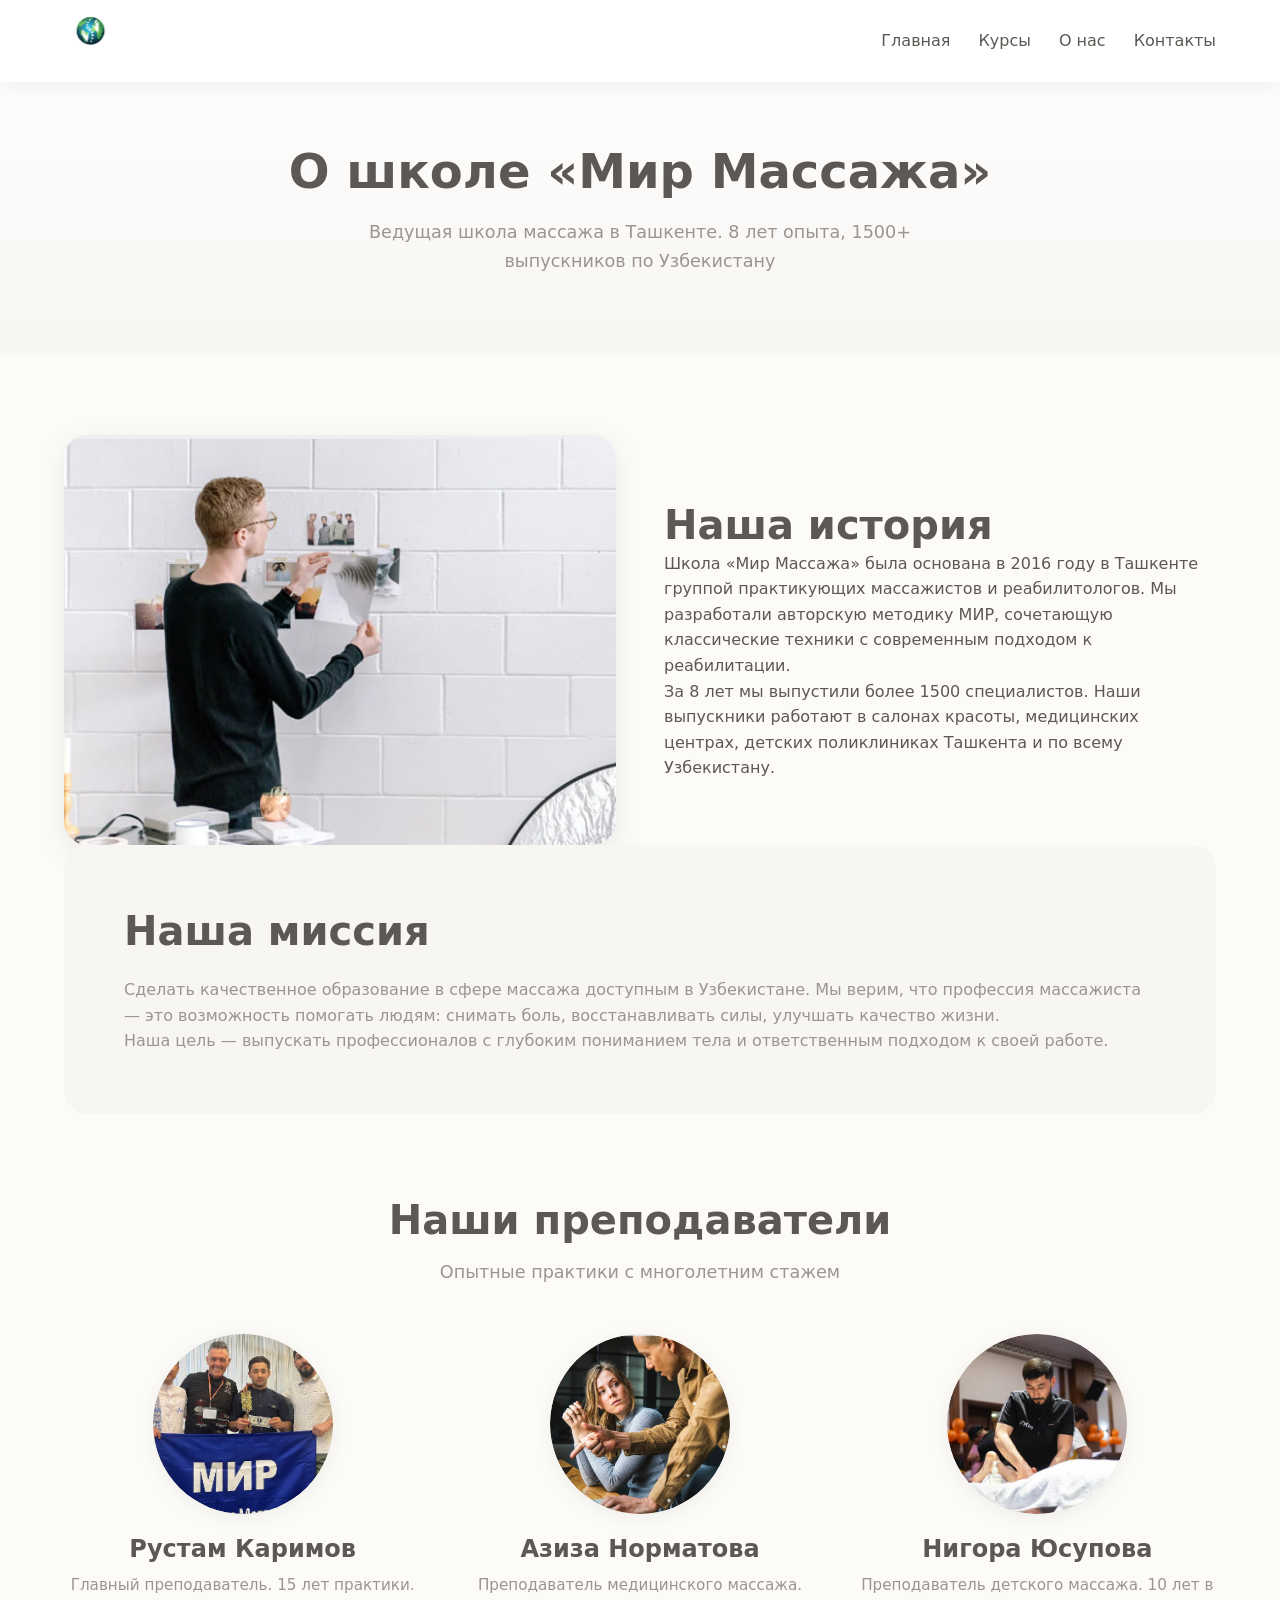
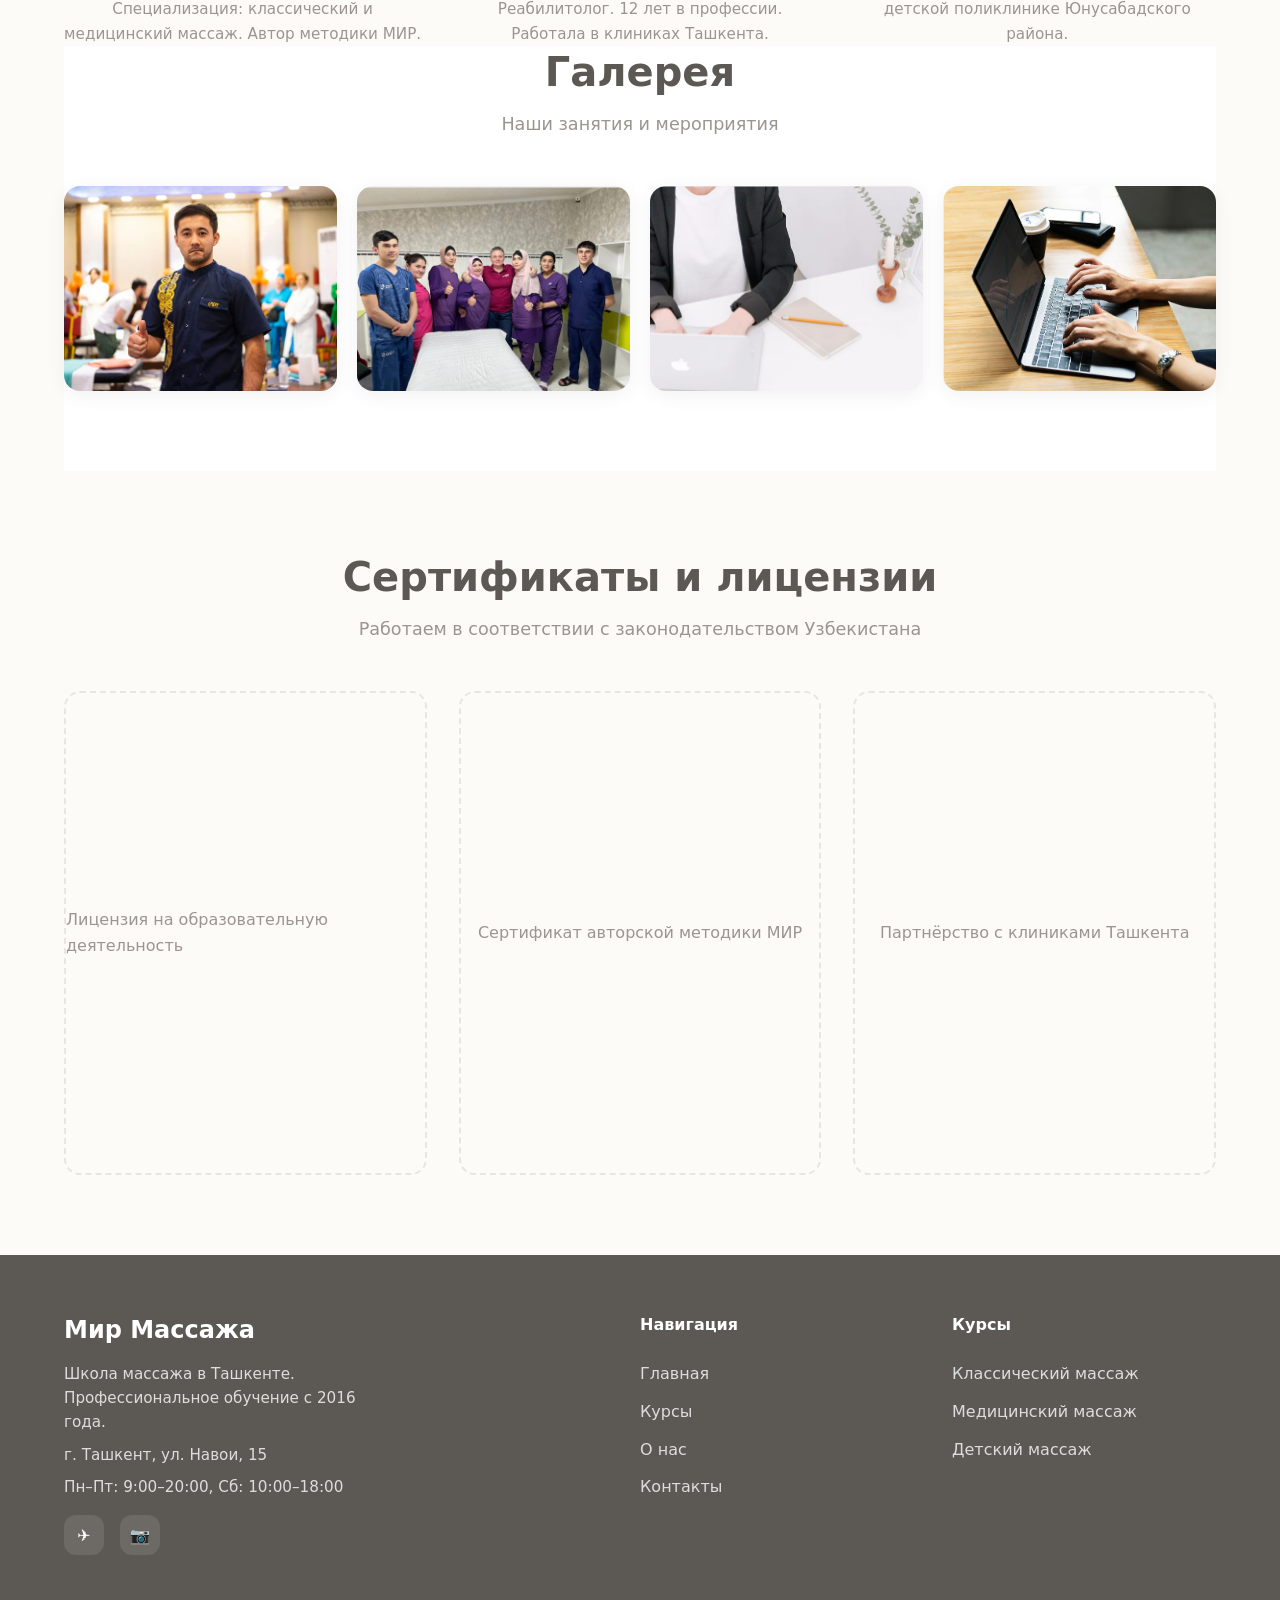
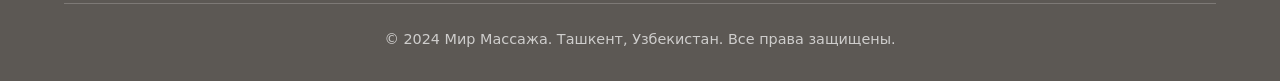
==== about.html @ 8f17a8de "Add files via upload" ====
<!DOCTYPE html>
<html lang="ru">
<head>
  <meta charset="UTF-8">
  <meta name="viewport" content="width=device-width, initial-scale=1.0">
  <meta name="description" content="О школе Мир Массажа в Ташкенте — история, миссия, преподаватели. 8 лет опыта, 1500+ выпускников. Авторская методика МИР.">
  <meta name="keywords" content="школа массажа Ташкент, обучение массажу Узбекистан, преподаватели массажа, авторская методика МИР">
  <meta property="og:title" content="О нас — Мир Массажа">
  <meta property="og:description" content="Школа массажа в Ташкенте. 8 лет опыта, 1500+ выпускников.">
  <meta property="og:type" content="website">
  <title>О нас — Мир Массажа | Школа массажа в Ташкенте</title>
  <link rel="stylesheet" href="css/style.css">
</head>
<body>
  <header class="header" id="header">
    <div class="header__inner container">
      <a href="index.html" class="header__logo-link">
        <img src="images/logo.png" alt="Мир Массажа" class="header__logo">
      </a>
      <nav class="nav">
        <ul class="nav__list">
          <li><a href="index.html" class="nav__link">Главная</a></li>
          <li><a href="courses.html" class="nav__link">Курсы</a></li>
          <li><a href="about.html" class="nav__link">О нас</a></li>
          <li><a href="contacts.html" class="nav__link">Контакты</a></li>
        </ul>
        <button class="nav__toggle" aria-label="Меню">
          <span></span>
          <span></span>
          <span></span>
        </button>
      </nav>
    </div>
  </header>

  <main>
    <section class="page-hero">
      <div class="container animate-on-scroll">
        <h1>О школе «Мир Массажа»</h1>
        <p>Ведущая школа массажа в Ташкенте. 8 лет опыта, 1500+ выпускников по Узбекистану</p>
      </div>
    </section>

    <section class="section">
      <div class="container">
        <div class="content-with-image animate-on-scroll">
          <div class="content-with-image__img">
            <img src="images/team-banner.png" alt="Команда МИР — авторская методика" class="img-styled">
          </div>
          <div>
            <h2>Наша история</h2>
            <p>Школа «Мир Массажа» была основана в 2016 году в Ташкенте группой практикующих массажистов и реабилитологов. Мы разработали авторскую методику МИР, сочетающую классические техники с современным подходом к реабилитации.</p>
            <p>За 8 лет мы выпустили более 1500 специалистов. Наши выпускники работают в салонах красоты, медицинских центрах, детских поликлиниках Ташкента и по всему Узбекистану.</p>
          </div>
        </div>

        <div class="about-page__mission animate-on-scroll">
          <h2>Наша миссия</h2>
          <p>Сделать качественное образование в сфере массажа доступным в Узбекистане. Мы верим, что профессия массажиста — это возможность помогать людям: снимать боль, восстанавливать силы, улучшать качество жизни.</p>
          <p>Наша цель — выпускать профессионалов с глубоким пониманием тела и ответственным подходом к своей работе.</p>
        </div>

        <div class="section-title animate-on-scroll">
          <h2>Наши преподаватели</h2>
          <p>Опытные практики с многолетним стажем</p>
        </div>
        <div class="instructors__grid">
          <div class="instructor-card animate-on-scroll">
            <div class="instructor-card__photo">
              <img src="images/instructor-thumbs.png" alt="Преподаватель">
            </div>
            <h3>Рустам Каримов</h3>
            <p>Главный преподаватель. 15 лет практики. Специализация: классический и медицинский массаж. Автор методики МИР.</p>
          </div>
          <div class="instructor-card animate-on-scroll">
            <div class="instructor-card__photo">
              <img src="images/mentor-student.png" alt="Обучение">
            </div>
            <h3>Азиза Норматова</h3>
            <p>Преподаватель медицинского массажа. Реабилитолог. 12 лет в профессии. Работала в клиниках Ташкента.</p>
          </div>
          <div class="instructor-card animate-on-scroll">
            <div class="instructor-card__photo">
              <img src="images/collaboration.png" alt="Преподаватель">
            </div>
            <h3>Нигора Юсупова</h3>
            <p>Преподаватель детского массажа. 10 лет в детской поликлинике Юнусабадского района.</p>
          </div>
        </div>

        <section class="gallery" style="padding-top: 0;">
          <div class="section-title animate-on-scroll">
            <h2>Галерея</h2>
            <p>Наши занятия и мероприятия</p>
          </div>
          <div class="gallery__grid">
            <div class="gallery__item animate-on-scroll">
              <img src="images/team-massage.png" alt="Команда школы">
            </div>
            <div class="gallery__item animate-on-scroll">
              <img src="images/massage-training.png" alt="Практика массажа">
            </div>
            <div class="gallery__item animate-on-scroll">
              <img src="images/office-desk.png" alt="Рабочий процесс">
            </div>
            <div class="gallery__item animate-on-scroll">
              <img src="images/creative-wall.png" alt="Методические материалы">
            </div>
          </div>
        </section>

        <div class="certificates animate-on-scroll">
          <div class="section-title">
            <h2>Сертификаты и лицензии</h2>
            <p>Работаем в соответствии с законодательством Узбекистана</p>
          </div>
          <div class="certificates__grid">
            <div class="certificate-placeholder">Лицензия на образовательную деятельность</div>
            <div class="certificate-placeholder">Сертификат авторской методики МИР</div>
            <div class="certificate-placeholder">Партнёрство с клиниками Ташкента</div>
          </div>
        </div>
      </div>
    </section>
  </main>

  <footer class="footer">
    <div class="container">
      <div class="footer__grid">
        <div class="footer__brand">
          <h3>Мир Массажа</h3>
          <p>Школа массажа в Ташкенте. Профессиональное обучение с 2016 года.</p>
          <p class="footer__address">г. Ташкент, ул. Навои, 15</p>
          <p class="footer__hours">Пн–Пт: 9:00–20:00, Сб: 10:00–18:00</p>
          <div class="footer__social">
            <a href="https://t.me/mirmassazha_uz" target="_blank" rel="noopener" aria-label="Telegram">✈️</a>
            <a href="https://instagram.com/mirmassazha" target="_blank" rel="noopener" aria-label="Instagram">📷</a>
          </div>
        </div>
        <nav class="footer__nav">
          <h4>Навигация</h4>
          <ul>
            <li><a href="index.html">Главная</a></li>
            <li><a href="courses.html">Курсы</a></li>
            <li><a href="about.html">О нас</a></li>
            <li><a href="contacts.html">Контакты</a></li>
          </ul>
        </nav>
        <nav class="footer__nav">
          <h4>Курсы</h4>
          <ul>
            <li><a href="classic-massage.html">Классический массаж</a></li>
            <li><a href="medical-massage.html">Медицинский массаж</a></li>
            <li><a href="kids-massage.html">Детский массаж</a></li>
          </ul>
        </nav>
      </div>
      <div class="footer__bottom">
        <p>© 2024 Мир Массажа. Ташкент, Узбекистан. Все права защищены.</p>
      </div>
    </div>
  </footer>

  <script src="js/main.js"></script>
</body>
</html>
---- css/style.css ----
/* ============================================
   Мир Массажа - Main Stylesheet
   Modern, professional, light design
   ============================================ */

/* CSS Variables */
:root {
  --color-white: #ffffff;
  --color-beige: #f8f6f3;
  --color-beige-dark: #f0ebe5;
  --color-gray-light: #f5f5f5;
  --color-gray: #e8e6e3;
  --color-gray-medium: #9a9590;
  --color-gray-dark: #5c5854;
  --color-blue-soft: #7ba3b8;
  --color-blue-accent: #5d8fa8;
  --color-blue-dark: #4a7a91;
  --color-sand: #e8e0d5;
  --color-cream: #fdfbf8;
  
  --shadow-soft: 0 4px 20px rgba(0, 0, 0, 0.06);
  --shadow-medium: 0 8px 30px rgba(0, 0, 0, 0.08);
  --shadow-hover: 0 12px 40px rgba(0, 0, 0, 0.12);
  
  --radius-sm: 8px;
  --radius-md: 12px;
  --radius-lg: 16px;
  --radius-xl: 24px;
  --radius-full: 50px;
  
  --transition-fast: 0.2s ease;
  --transition-normal: 0.3s ease;
  --transition-slow: 0.5s ease;
  
  --font-primary: 'Segoe UI', system-ui, -apple-system, sans-serif;
  --font-heading: 'Segoe UI', system-ui, -apple-system, sans-serif;
}

/* Reset & Base */
*, *::before, *::after {
  box-sizing: border-box;
  margin: 0;
  padding: 0;
}

html {
  scroll-behavior: smooth;
}

body {
  font-family: var(--font-primary);
  font-size: 16px;
  line-height: 1.6;
  color: var(--color-gray-dark);
  background-color: var(--color-cream);
  overflow-x: hidden;
}

img {
  max-width: 100%;
  height: auto;
  display: block;
  object-fit: cover;
}

.img-styled {
  border-radius: var(--radius-lg);
  box-shadow: var(--shadow-soft);
  transition: all var(--transition-normal);
}

.img-styled:hover {
  box-shadow: var(--shadow-hover);
  transform: scale(1.02);
}

a {
  color: var(--color-blue-accent);
  text-decoration: none;
  transition: color var(--transition-fast);
}

a:hover {
  color: var(--color-blue-dark);
}

/* Typography */
h1, h2, h3, h4, h5, h6 {
  font-family: var(--font-heading);
  font-weight: 600;
  line-height: 1.3;
  color: var(--color-gray-dark);
}

h1 { font-size: clamp(2rem, 5vw, 3rem); }
h2 { font-size: clamp(1.75rem, 4vw, 2.5rem); }
h3 { font-size: clamp(1.25rem, 3vw, 1.5rem); }

/* Layout */
.container {
  width: 100%;
  max-width: 1200px;
  margin: 0 auto;
  padding: 0 24px;
}

.section {
  padding: 80px 0;
}

.section--alt {
  background-color: var(--color-beige);
}

.section-title {
  text-align: center;
  margin-bottom: 48px;
}

.section-title h2 {
  margin-bottom: 12px;
}

.section-title p {
  color: var(--color-gray-medium);
  font-size: 1.1rem;
  max-width: 600px;
  margin: 0 auto;
}

/* Header & Navigation */
.header {
  position: fixed;
  top: 0;
  left: 0;
  right: 0;
  z-index: 1000;
  background: rgba(255, 255, 255, 0.95);
  backdrop-filter: blur(10px);
  box-shadow: var(--shadow-soft);
  transition: all var(--transition-normal);
}

.header.scrolled {
  box-shadow: var(--shadow-medium);
}

.header__inner {
  display: flex;
  align-items: center;
  justify-content: space-between;
  padding: 16px 24px;
  max-width: 1200px;
  margin: 0 auto;
}

.header__logo {
  height: 50px;
  width: auto;
  object-fit: contain;
}

.header__logo-placeholder {
  height: 50px;
  width: 180px;
  background: linear-gradient(135deg, var(--color-blue-soft), var(--color-blue-accent));
  border-radius: var(--radius-md);
  display: flex;
  align-items: center;
  justify-content: center;
  color: white;
  font-weight: 600;
  font-size: 1.1rem;
}

.nav {
  display: flex;
  align-items: center;
  gap: 32px;
}

.nav__list {
  display: flex;
  list-style: none;
  gap: 28px;
}

.nav__link {
  color: var(--color-gray-dark);
  font-weight: 500;
  padding: 8px 0;
  position: relative;
}

.nav__link::after {
  content: '';
  position: absolute;
  bottom: 0;
  left: 0;
  width: 0;
  height: 2px;
  background: var(--color-blue-accent);
  transition: width var(--transition-normal);
}

.nav__link:hover::after {
  width: 100%;
}

/* Mobile menu */
.nav__toggle {
  display: none;
  background: none;
  border: none;
  cursor: pointer;
  padding: 8px;
}

.nav__toggle span {
  display: block;
  width: 24px;
  height: 2px;
  background: var(--color-gray-dark);
  margin: 5px 0;
  transition: var(--transition-normal);
}

/* Buttons */
.btn {
  display: inline-flex;
  align-items: center;
  justify-content: center;
  padding: 14px 28px;
  font-size: 1rem;
  font-weight: 600;
  border-radius: var(--radius-full);
  border: none;
  cursor: pointer;
  transition: all var(--transition-normal);
  text-decoration: none;
  font-family: inherit;
}

.btn--primary {
  background: linear-gradient(135deg, var(--color-blue-soft), var(--color-blue-accent));
  color: white;
  box-shadow: var(--shadow-soft);
}

.btn--primary:hover {
  transform: translateY(-2px);
  box-shadow: var(--shadow-hover);
}

.btn--secondary {
  background: var(--color-white);
  color: var(--color-blue-accent);
  border: 2px solid var(--color-blue-soft);
}

.btn--secondary:hover {
  background: var(--color-beige);
  border-color: var(--color-blue-accent);
}

.btn--outline {
  background: transparent;
  color: var(--color-gray-dark);
  border: 2px solid var(--color-gray);
}

.btn--outline:hover {
  border-color: var(--color-blue-soft);
  color: var(--color-blue-accent);
}

/* Hero Section */
.hero {
  min-height: 100vh;
  display: flex;
  align-items: center;
  justify-content: center;
  padding: 120px 24px 80px;
  background: linear-gradient(180deg, rgba(255, 255, 255, 0.92) 0%, rgba(248, 246, 243, 0.95) 100%);
  position: relative;
  overflow: hidden;
}

.hero--with-bg {
  background-image: linear-gradient(180deg, rgba(255, 255, 255, 0.85) 0%, rgba(248, 246, 243, 0.9) 100%),
    url('../images/hero-bg.png');
  background-size: cover;
  background-position: center;
  background-repeat: no-repeat;
}

.hero::before {
  content: '';
  position: absolute;
  top: 0;
  right: 0;
  width: 50%;
  height: 100%;
  background: radial-gradient(ellipse at 70% 30%, rgba(123, 163, 184, 0.12) 0%, transparent 70%);
  pointer-events: none;
}

.hero__content {
  text-align: center;
  max-width: 800px;
  position: relative;
  z-index: 1;
}

.hero__title {
  margin-bottom: 24px;
  color: var(--color-gray-dark);
}

.hero__subtitle {
  font-size: 1.25rem;
  color: var(--color-gray-medium);
  margin-bottom: 40px;
  line-height: 1.7;
}

.hero__buttons {
  display: flex;
  gap: 16px;
  justify-content: center;
  flex-wrap: wrap;
}

/* Logo Section (centered at top) */
.logo-section {
  padding: 100px 24px 40px;
  text-align: center;
  background: var(--color-white);
}

.logo-section__logo {
  max-height: 80px;
  width: auto;
  margin: 0 auto 16px;
}

.logo-section__placeholder {
  width: 200px;
  height: 80px;
  margin: 0 auto 16px;
  background: linear-gradient(135deg, var(--color-blue-soft), var(--color-blue-accent));
  border-radius: var(--radius-lg);
  display: flex;
  align-items: center;
  justify-content: center;
  color: white;
  font-weight: 700;
  font-size: 1.5rem;
}

/* About Section */
.about {
  background: var(--color-white);
}

.about__grid {
  display: block;
}

.about__content {
  max-width: 800px;
  margin-bottom: 48px;
}

.about__content h2 {
  margin-bottom: 20px;
}

.about__content p {
  margin-bottom: 16px;
  color: var(--color-gray-medium);
}

.about__advantages {
  display: grid;
  grid-template-columns: repeat(3, 1fr);
  gap: 32px;
}

.advantage-card {
  text-align: center;
  padding: 32px 24px;
  background: var(--color-cream);
  border-radius: var(--radius-lg);
  box-shadow: var(--shadow-soft);
  transition: all var(--transition-normal);
}

.advantage-card:hover {
  transform: translateY(-4px);
  box-shadow: var(--shadow-medium);
}

.advantage-card__icon {
  width: 64px;
  height: 64px;
  margin: 0 auto 20px;
  background: linear-gradient(135deg, var(--color-blue-soft), var(--color-blue-accent));
  border-radius: var(--radius-md);
  display: flex;
  align-items: center;
  justify-content: center;
  font-size: 28px;
}

.advantage-card h3 {
  margin-bottom: 12px;
}

.advantage-card p {
  color: var(--color-gray-medium);
  font-size: 0.95rem;
}

/* Courses Section */
.courses-preview {
  background: var(--color-beige);
}

.courses-grid {
  display: grid;
  grid-template-columns: repeat(3, 1fr);
  gap: 32px;
}

.course-card {
  background: var(--color-white);
  border-radius: var(--radius-lg);
  overflow: hidden;
  box-shadow: var(--shadow-soft);
  transition: all var(--transition-normal);
  display: flex;
  flex-direction: column;
}

.course-card:hover {
  transform: translateY(-6px);
  box-shadow: var(--shadow-hover);
}

.course-card__image {
  height: 200px;
  background: var(--color-sand);
  overflow: hidden;
}

.course-card__image img {
  width: 100%;
  height: 100%;
  object-fit: cover;
  border-radius: 0;
}

.course-card__content {
  padding: 28px;
  flex: 1;
  display: flex;
  flex-direction: column;
}

.course-card h3 {
  margin-bottom: 12px;
}

.course-card p {
  color: var(--color-gray-medium);
  margin-bottom: 20px;
  flex: 1;
}

.course-card__meta {
  display: flex;
  gap: 20px;
  margin-bottom: 20px;
  font-size: 0.9rem;
  color: var(--color-gray-medium);
}

.course-card__meta span {
  display: flex;
  align-items: center;
  gap: 6px;
}

/* Testimonials */
.testimonials {
  background: var(--color-white);
}

.testimonials__grid {
  display: grid;
  grid-template-columns: repeat(3, 1fr);
  gap: 32px;
}

.testimonial-card {
  background: var(--color-cream);
  padding: 32px;
  border-radius: var(--radius-lg);
  box-shadow: var(--shadow-soft);
  transition: all var(--transition-normal);
}

.testimonial-card:hover {
  box-shadow: var(--shadow-medium);
}

.testimonial-card__quote {
  font-style: italic;
  color: var(--color-gray-dark);
  margin-bottom: 20px;
  line-height: 1.7;
}

.testimonial-card__author {
  font-weight: 600;
  color: var(--color-blue-accent);
}

/* Contact Section */
.contact-section {
  background: var(--color-beige);
}

.contact__grid {
  display: grid;
  grid-template-columns: 1fr 1fr;
  gap: 60px;
  align-items: start;
}

.contact__info h2 {
  margin-bottom: 24px;
}

.contact__item {
  display: flex;
  align-items: center;
  gap: 16px;
  margin-bottom: 24px;
}

.contact__item-icon {
  width: 48px;
  height: 48px;
  background: var(--color-blue-soft);
  border-radius: var(--radius-md);
  display: flex;
  align-items: center;
  justify-content: center;
  color: white;
  font-size: 20px;
}

.contact__item a {
  color: var(--color-gray-dark);
}

.contact__item a:hover {
  color: var(--color-blue-accent);
}

.contact-form {
  background: var(--color-white);
  padding: 40px;
  border-radius: var(--radius-xl);
  box-shadow: var(--shadow-medium);
}

.form-group {
  margin-bottom: 20px;
}

.form-group label {
  display: block;
  margin-bottom: 8px;
  font-weight: 500;
  color: var(--color-gray-dark);
}

.form-group input,
.form-group textarea {
  width: 100%;
  padding: 14px 18px;
  border: 2px solid var(--color-gray);
  border-radius: var(--radius-md);
  font-family: inherit;
  font-size: 1rem;
  transition: border-color var(--transition-fast);
}

.form-group input:focus,
.form-group textarea:focus {
  outline: none;
  border-color: var(--color-blue-soft);
}

.form-group input.error,
.form-group textarea.error {
  border-color: #e57373;
}

.form-group textarea {
  min-height: 120px;
  resize: vertical;
}

.form-error {
  color: #e57373;
  font-size: 0.875rem;
  margin-top: 4px;
}

/* Footer */
.footer {
  background: var(--color-gray-dark);
  color: var(--color-white);
  padding: 60px 0 30px;
}

.footer__grid {
  display: grid;
  grid-template-columns: 2fr 1fr 1fr;
  gap: 48px;
  margin-bottom: 48px;
}

.footer__social {
  display: flex;
  gap: 16px;
  margin-top: 16px;
}

.footer__social a {
  width: 40px;
  height: 40px;
  display: flex;
  align-items: center;
  justify-content: center;
  background: rgba(255, 255, 255, 0.1);
  border-radius: var(--radius-md);
  color: var(--color-white);
  transition: all var(--transition-fast);
}

.footer__social a:hover {
  background: var(--color-blue-accent);
  color: var(--color-white);
}

.footer__address,
.footer__hours {
  color: rgba(255, 255, 255, 0.8);
  font-size: 0.95rem;
  margin-top: 8px;
  line-height: 1.6;
}

.footer__brand {
  max-width: 300px;
}

.footer__brand h3 {
  color: var(--color-white);
  margin-bottom: 16px;
}

.footer__brand p {
  color: rgba(255, 255, 255, 0.8);
  font-size: 0.95rem;
}

.footer__nav h4 {
  color: var(--color-white);
  margin-bottom: 20px;
  font-size: 1rem;
}

.footer__nav ul {
  list-style: none;
}

.footer__nav a {
  color: rgba(255, 255, 255, 0.8);
  display: block;
  padding: 6px 0;
  transition: color var(--transition-fast);
}

.footer__nav a:hover {
  color: var(--color-white);
}

.footer__bottom {
  padding-top: 24px;
  border-top: 1px solid rgba(255, 255, 255, 0.2);
  text-align: center;
  color: rgba(255, 255, 255, 0.7);
  font-size: 0.9rem;
}

/* Page Hero (for inner pages) */
.page-hero {
  padding: 140px 24px 80px;
  background: linear-gradient(180deg, var(--color-white) 0%, var(--color-beige) 100%);
  text-align: center;
}

.page-hero h1 {
  margin-bottom: 16px;
}

.page-hero p {
  color: var(--color-gray-medium);
  font-size: 1.1rem;
  max-width: 600px;
  margin: 0 auto;
}

/* Course Detail Page */
.course-detail__content {
  max-width: 800px;
  margin: 0 auto;
}

.course-detail__description {
  margin-bottom: 48px;
}

.course-detail__description p {
  margin-bottom: 16px;
  color: var(--color-gray-medium);
}

.course-detail__learn {
  margin-bottom: 48px;
}

.course-detail__learn h3 {
  margin-bottom: 24px;
}

.course-detail__learn ul {
  list-style: none;
}

.course-detail__learn li {
  padding: 12px 0 12px 36px;
  position: relative;
  color: var(--color-gray-dark);
}

.course-detail__learn li::before {
  content: '✓';
  position: absolute;
  left: 0;
  color: var(--color-blue-accent);
  font-weight: bold;
}

.course-detail__program {
  margin-bottom: 48px;
}

.course-detail__program h3 {
  margin-bottom: 24px;
}

.program-list {
  list-style: none;
  counter-reset: program-item;
}

.program-list li {
  counter-increment: program-item;
  padding: 16px 24px 16px 56px;
  background: var(--color-cream);
  margin-bottom: 12px;
  border-radius: var(--radius-md);
  border-left: 4px solid var(--color-blue-soft);
  position: relative;
}

.program-list li::before {
  content: counter(program-item);
  position: absolute;
  left: 24px;
  font-weight: 700;
  color: var(--color-blue-accent);
  font-size: 1.1rem;
}

.course-detail__price {
  background: var(--color-beige);
  padding: 48px;
  border-radius: var(--radius-xl);
  text-align: center;
  margin-bottom: 48px;
}

.course-detail__price h3 {
  margin-bottom: 12px;
}

.course-detail__price .price {
  font-size: 2.5rem;
  font-weight: 700;
  color: var(--color-blue-accent);
  margin-bottom: 24px;
}

/* FAQ Section */
.faq-section {
  background: var(--color-white);
}

.faq-list {
  max-width: 800px;
  margin: 0 auto;
}

.faq-item {
  border-bottom: 1px solid var(--color-gray);
  padding: 24px 0;
}

.faq-item:first-child {
  padding-top: 0;
}

.faq-item h4 {
  margin-bottom: 12px;
  cursor: pointer;
  display: flex;
  justify-content: space-between;
  align-items: center;
}

.faq-item h4::after {
  content: '+';
  font-size: 1.5rem;
  color: var(--color-blue-accent);
}

.faq-item p {
  color: var(--color-gray-medium);
  line-height: 1.7;
}

/* About Page */
.about-page__story {
  margin-bottom: 80px;
}

.about-page__story h2 {
  margin-bottom: 24px;
}

.about-page__story p {
  color: var(--color-gray-medium);
  margin-bottom: 16px;
  max-width: 800px;
}

.about-page__mission {
  background: var(--color-beige);
  padding: 60px;
  border-radius: var(--radius-xl);
  margin-bottom: 80px;
}

.about-page__mission h2 {
  margin-bottom: 20px;
}

.about-page__mission p {
  color: var(--color-gray-medium);
}

.instructors__grid {
  display: grid;
  grid-template-columns: repeat(3, 1fr);
  gap: 40px;
}

.instructor-card {
  text-align: center;
}

.instructor-card__photo {
  width: 180px;
  height: 180px;
  margin: 0 auto 20px;
  background: var(--color-sand);
  border-radius: 50%;
  overflow: hidden;
  display: flex;
  align-items: center;
  justify-content: center;
  font-size: 48px;
  color: var(--color-gray-medium);
  box-shadow: var(--shadow-soft);
}

.instructor-card h3 {
  margin-bottom: 8px;
}

.instructor-card p {
  color: var(--color-gray-medium);
  font-size: 0.95rem;
}

.certificates {
  margin-top: 80px;
}

.certificates__grid {
  display: grid;
  grid-template-columns: repeat(3, 1fr);
  gap: 32px;
}

.certificate-placeholder {
  aspect-ratio: 3/4;
  background: var(--color-cream);
  border-radius: var(--radius-lg);
  display: flex;
  align-items: center;
  justify-content: center;
  color: var(--color-gray-medium);
  border: 2px dashed var(--color-gray);
}

/* Contacts Page */
.contacts-page__grid {
  display: grid;
  grid-template-columns: 1fr 1fr;
  gap: 60px;
}

.contacts-page__info h2 {
  margin-bottom: 24px;
}

.working-hours {
  background: var(--color-cream);
  padding: 24px;
  border-radius: var(--radius-md);
  margin-top: 24px;
}

.working-hours h4 {
  margin-bottom: 12px;
}

.working-hours p {
  color: var(--color-gray-medium);
}

.map-placeholder {
  height: 400px;
  background: var(--color-sand);
  border-radius: var(--radius-lg);
  display: flex;
  align-items: center;
  justify-content: center;
  color: var(--color-gray-medium);
  font-size: 1.1rem;
}

/* Statistics Block */
.stats-block {
  background: linear-gradient(135deg, var(--color-blue-soft), var(--color-blue-accent));
  padding: 60px 24px;
  color: var(--color-white);
}

.stats-block__grid {
  display: grid;
  grid-template-columns: repeat(4, 1fr);
  gap: 32px;
  max-width: 1200px;
  margin: 0 auto;
  text-align: center;
}

.stats-block__item h3 {
  font-size: 2.5rem;
  font-weight: 700;
  color: var(--color-white);
  margin-bottom: 8px;
}

.stats-block__item p {
  color: rgba(255, 255, 255, 0.9);
  font-size: 1rem;
}

/* Trust Badges */
.trust-badges {
  padding: 48px 24px;
  background: var(--color-white);
}

.trust-badges__grid {
  display: flex;
  flex-wrap: wrap;
  justify-content: center;
  gap: 32px;
  align-items: center;
}

.trust-badge {
  padding: 16px 24px;
  background: var(--color-cream);
  border-radius: var(--radius-md);
  display: flex;
  align-items: center;
  gap: 12px;
  font-weight: 500;
  color: var(--color-gray-dark);
  transition: all var(--transition-normal);
}

.trust-badge:hover {
  box-shadow: var(--shadow-soft);
}

/* CTA Block */
.cta-block {
  padding: 60px 24px;
  background: var(--color-beige);
  text-align: center;
}

.cta-block h2 {
  margin-bottom: 16px;
}

.cta-block p {
  color: var(--color-gray-medium);
  margin-bottom: 24px;
  max-width: 600px;
  margin-left: auto;
  margin-right: auto;
}

/* Gallery Section */
.gallery {
  padding: 80px 0;
  background: var(--color-white);
}

.gallery__grid {
  display: grid;
  grid-template-columns: repeat(4, 1fr);
  gap: 20px;
}

.gallery__item {
  position: relative;
  overflow: hidden;
  border-radius: var(--radius-lg);
  box-shadow: var(--shadow-soft);
  aspect-ratio: 4/3;
  transition: all var(--transition-normal);
}

.gallery__item:hover {
  transform: translateY(-4px);
  box-shadow: var(--shadow-hover);
}

.gallery__item img {
  width: 100%;
  height: 100%;
  object-fit: cover;
}

.gallery__item--wide {
  grid-column: span 2;
}

/* Content section with image */
.content-with-image {
  display: grid;
  grid-template-columns: 1fr 1fr;
  gap: 48px;
  align-items: center;
}

.content-with-image__img {
  border-radius: var(--radius-xl);
  box-shadow: var(--shadow-medium);
  overflow: hidden;
}

.content-with-image__img img {
  width: 100%;
  height: 100%;
  object-fit: cover;
}

.instructor-card__photo img {
  width: 100%;
  height: 100%;
  object-fit: cover;
  border-radius: 50%;
}

/* Animations */
.animate-on-scroll {
  opacity: 0;
  transform: translateY(30px);
  transition: opacity 0.6s ease, transform 0.6s ease;
}

.animate-on-scroll.visible {
  opacity: 1;
  transform: translateY(0);
}

/* Courses Page Grid */
.courses-page__grid {
  display: grid;
  grid-template-columns: repeat(3, 1fr);
  gap: 32px;
}

/* Responsive */
@media (max-width: 1024px) {
  .about__grid {
    grid-template-columns: 1fr;
  }
  
  .about__advantages {
    grid-template-columns: 1fr;
  }
  
  .courses-grid,
  .testimonials__grid,
  .courses-page__grid {
    grid-template-columns: 1fr;
  }
  
  .footer__grid {
    grid-template-columns: 1fr 1fr;
  }
  
  .instructors__grid {
    grid-template-columns: 1fr;
  }
  
  .certificates__grid {
    grid-template-columns: 1fr;
  }
  
  .stats-block__grid {
    grid-template-columns: repeat(2, 1fr);
  }
  
  .gallery__grid {
    grid-template-columns: repeat(2, 1fr);
  }
  
  .gallery__item--wide {
    grid-column: span 1;
  }
  
  .content-with-image {
    grid-template-columns: 1fr;
  }
}

@media (max-width: 768px) {
  .stats-block__grid {
    grid-template-columns: 1fr;
    gap: 24px;
  }
  
  .gallery__grid {
    grid-template-columns: 1fr;
  }
  
  .trust-badges__grid {
    flex-direction: column;
  }
  .nav__list {
    display: none;
  }
  
  .nav__toggle {
    display: block;
  }
  
  .nav__list.active {
    display: flex;
    flex-direction: column;
    position: absolute;
    top: 100%;
    left: 0;
    right: 0;
    background: var(--color-white);
    padding: 24px;
    box-shadow: var(--shadow-medium);
  }
  
  .hero {
    padding: 100px 24px 60px;
  }
  
  .hero__buttons {
    flex-direction: column;
  }
  
  .hero__buttons .btn {
    width: 100%;
  }
  
  .section {
    padding: 60px 0;
  }
  
  .contact__grid,
  .contacts-page__grid {
    grid-template-columns: 1fr;
  }
  
  .footer__grid {
    grid-template-columns: 1fr;
    text-align: center;
  }
  
  .footer__brand {
    max-width: none;
  }
}

@media (max-width: 480px) {
  .container {
    padding: 0 16px;
  }
  
  .hero__subtitle {
    font-size: 1.1rem;
  }
  
  .contact-form {
    padding: 24px;
  }
  
  .course-detail__price {
    padding: 32px 24px;
  }
  
  .about-page__mission {
    padding: 40px 24px;
  }
}
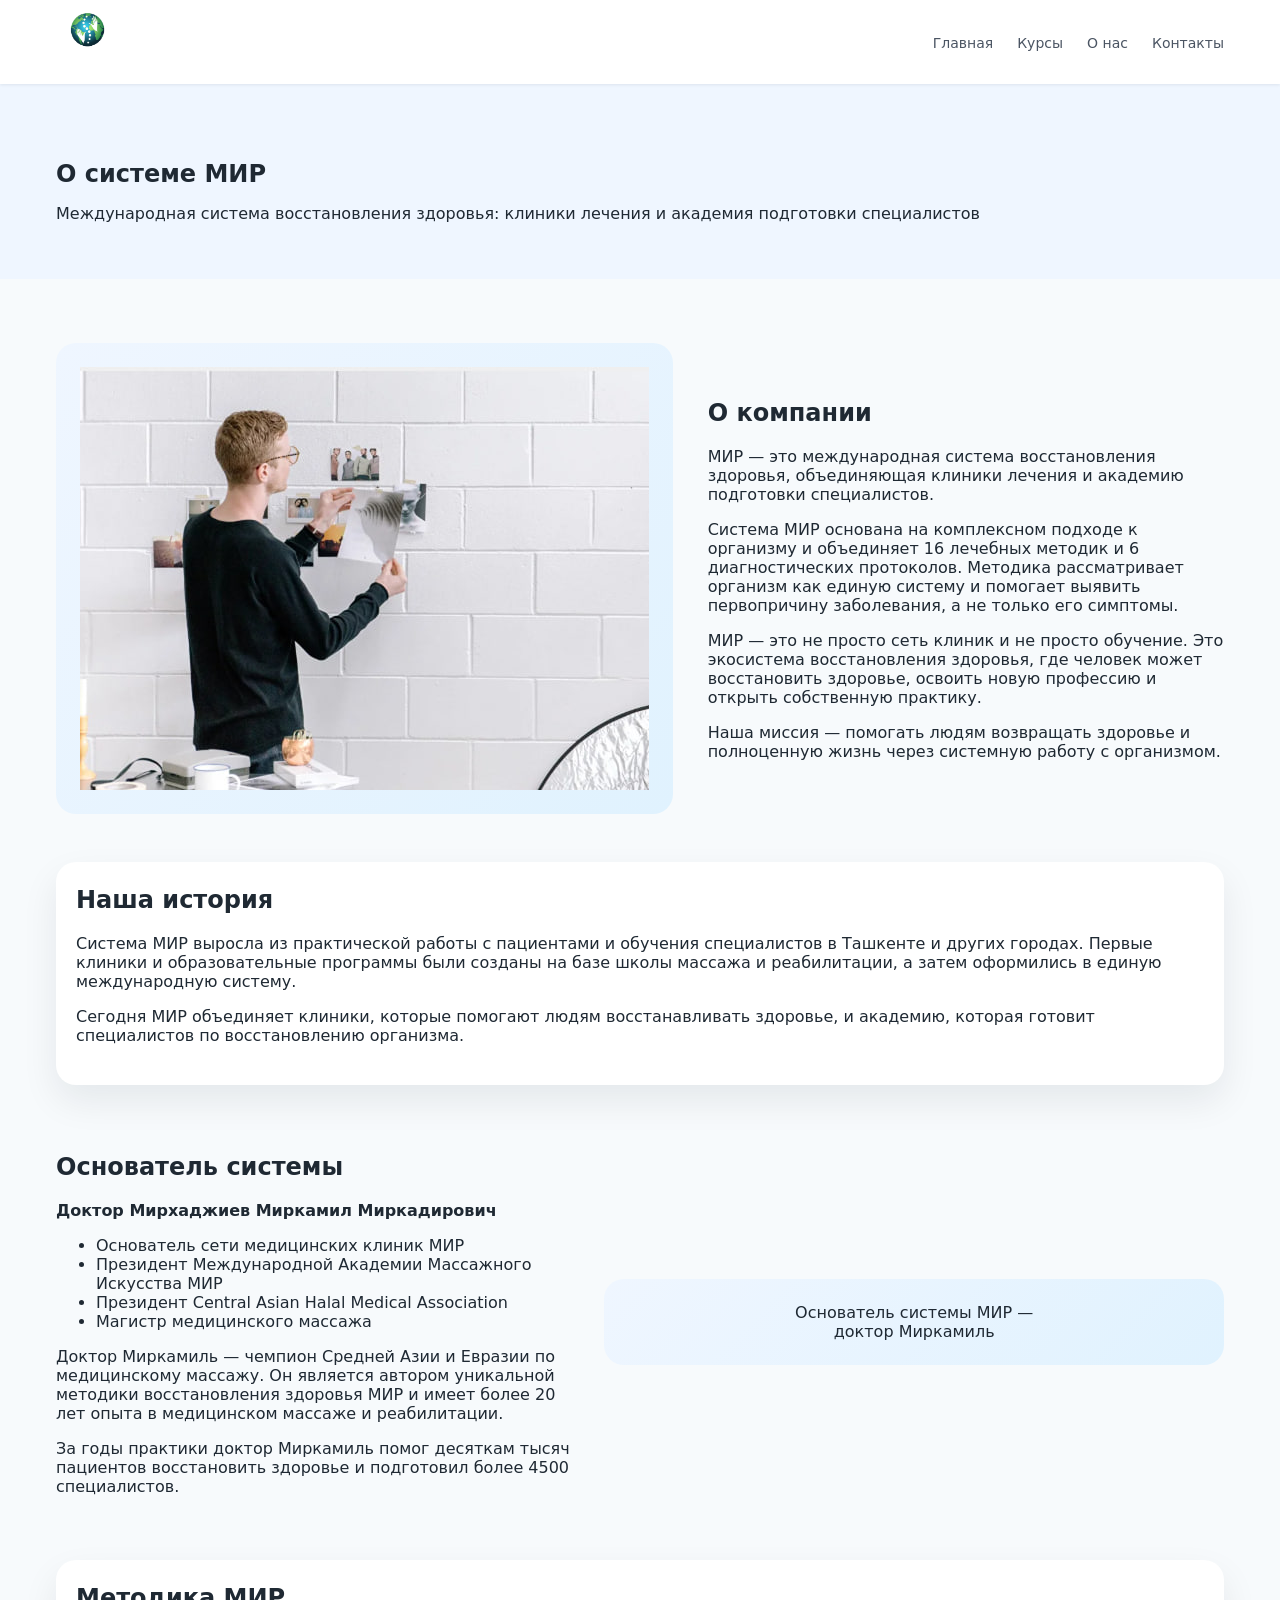
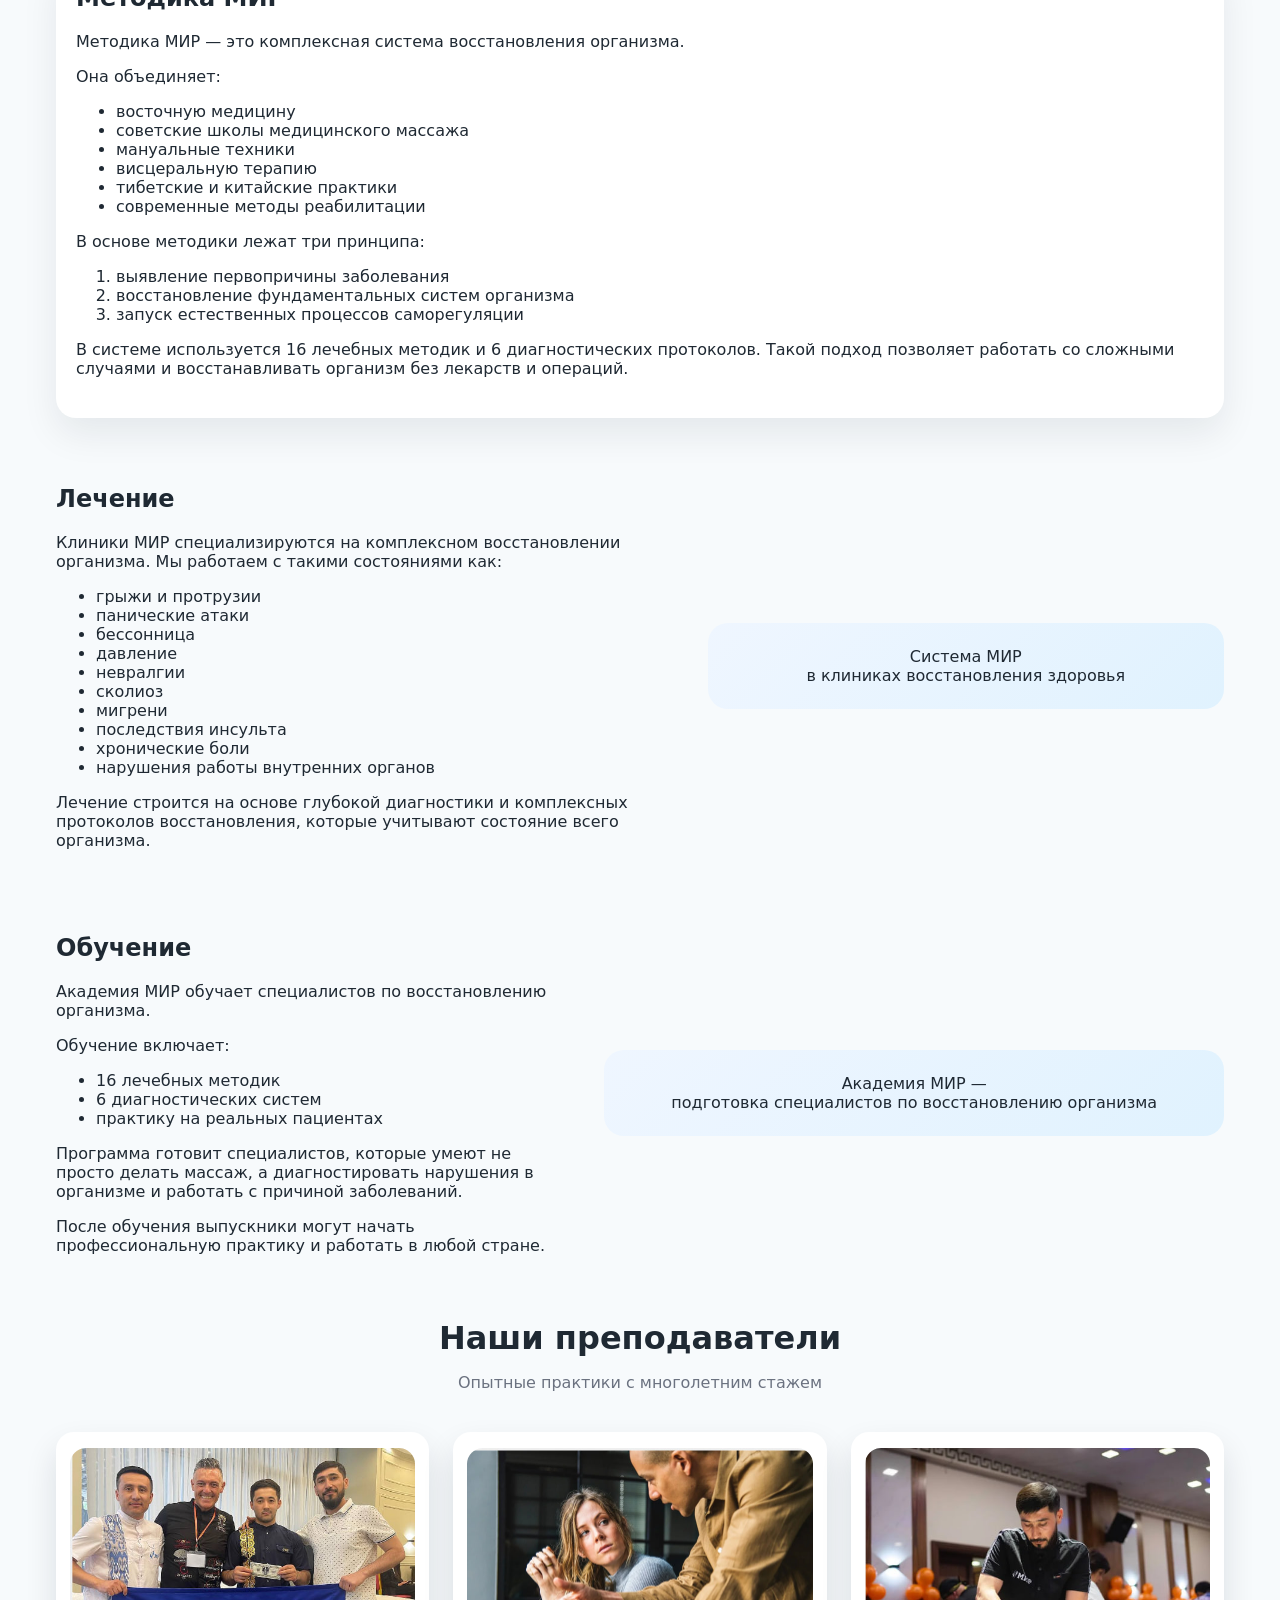
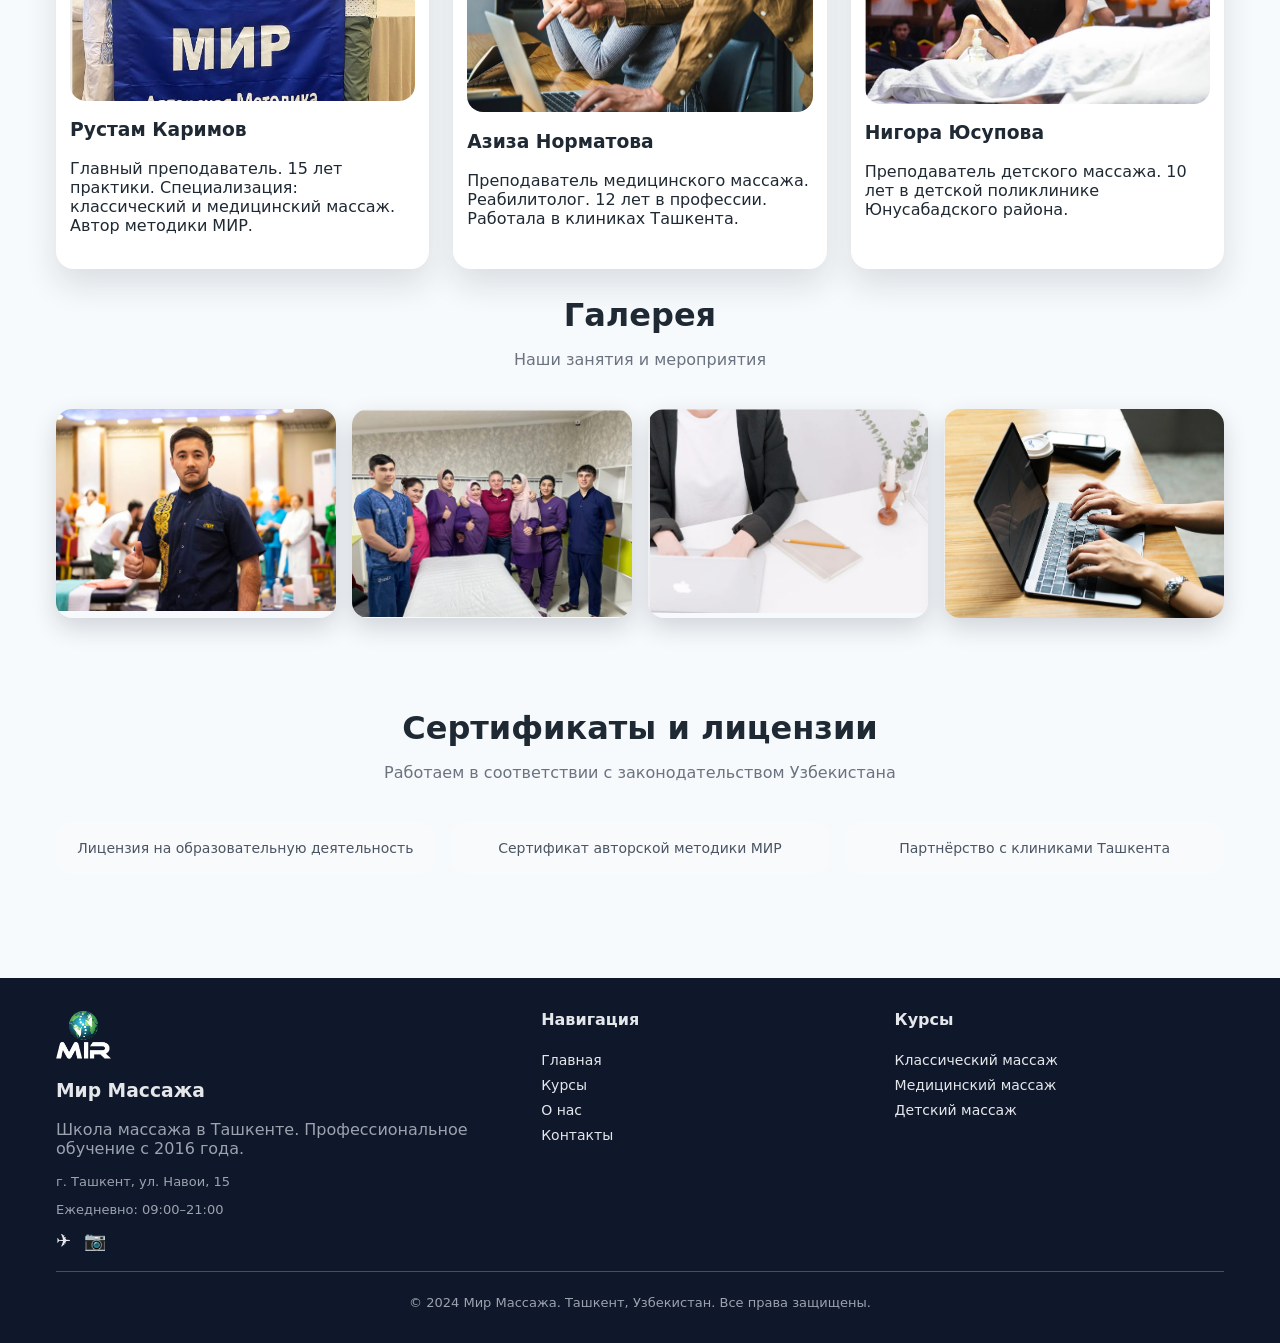
==== commit c274d259: "Add files via upload" ====
--- a/about.html
+++ b/about.html
@@ -36,8 +36,8 @@
   <main>
     <section class="page-hero">
       <div class="container animate-on-scroll">
-        <h1>О школе «Мир Массажа»</h1>
-        <p>Ведущая школа массажа в Ташкенте. 8 лет опыта, 1500+ выпускников по Узбекистану</p>
+        <h1>О системе МИР</h1>
+        <p>Международная система восстановления здоровья: клиники лечения и академия подготовки специалистов</p>
       </div>
     </section>
 
@@ -48,16 +48,104 @@
             <img src="images/team-banner.png" alt="Команда МИР — авторская методика" class="img-styled">
           </div>
           <div>
-            <h2>Наша история</h2>
-            <p>Школа «Мир Массажа» была основана в 2016 году в Ташкенте группой практикующих массажистов и реабилитологов. Мы разработали авторскую методику МИР, сочетающую классические техники с современным подходом к реабилитации.</p>
-            <p>За 8 лет мы выпустили более 1500 специалистов. Наши выпускники работают в салонах красоты, медицинских центрах, детских поликлиниках Ташкента и по всему Узбекистану.</p>
+            <h2>О компании</h2>
+            <p>МИР — это международная система восстановления здоровья, объединяющая клиники лечения и академию подготовки специалистов.</p>
+            <p>Система МИР основана на комплексном подходе к организму и объединяет 16 лечебных методик и 6 диагностических протоколов. Методика рассматривает организм как единую систему и помогает выявить первопричину заболевания, а не только его симптомы.</p>
+            <p>МИР — это не просто сеть клиник и не просто обучение. Это экосистема восстановления здоровья, где человек может восстановить здоровье, освоить новую профессию и открыть собственную практику.</p>
+            <p>Наша миссия — помогать людям возвращать здоровье и полноценную жизнь через системную работу с организмом.</p>
           </div>
         </div>
 
         <div class="about-page__mission animate-on-scroll">
-          <h2>Наша миссия</h2>
-          <p>Сделать качественное образование в сфере массажа доступным в Узбекистане. Мы верим, что профессия массажиста — это возможность помогать людям: снимать боль, восстанавливать силы, улучшать качество жизни.</p>
-          <p>Наша цель — выпускать профессионалов с глубоким пониманием тела и ответственным подходом к своей работе.</p>
+          <h2>Наша история</h2>
+          <p>Система МИР выросла из практической работы с пациентами и обучения специалистов в Ташкенте и других городах. Первые клиники и образовательные программы были созданы на базе школы массажа и реабилитации, а затем оформились в единую международную систему.</p>
+          <p>Сегодня МИР объединяет клиники, которые помогают людям восстанавливать здоровье, и академию, которая готовит специалистов по восстановлению организма.</p>
+        </div>
+
+        <div class="content-with-image content-with-image--reverse animate-on-scroll">
+          <div>
+            <h2>Основатель системы</h2>
+            <p><strong>Доктор Мирхаджиев Миркамил Миркадирович</strong></p>
+            <ul>
+              <li>Основатель сети медицинских клиник МИР</li>
+              <li>Президент Международной Академии Массажного Искусства МИР</li>
+              <li>Президент Central Asian Halal Medical Association</li>
+              <li>Магистр медицинского массажа</li>
+            </ul>
+            <p>Доктор Миркамиль — чемпион Средней Азии и Евразии по медицинскому массажу. Он является автором уникальной методики восстановления здоровья МИР и имеет более 20 лет опыта в медицинском массаже и реабилитации.</p>
+            <p>За годы практики доктор Миркамиль помог десяткам тысяч пациентов восстановить здоровье и подготовил более 4500 специалистов.</p>
+          </div>
+          <div class="content-with-image__img">
+            <div class="img-styled" style="display:flex;align-items:center;justify-content:center;text-align:center;">
+              <span>Основатель системы МИР —<br>доктор Миркамиль</span>
+            </div>
+          </div>
+        </div>
+
+        <div class="about-page__mission animate-on-scroll">
+          <h2>Методика МИР</h2>
+          <p>Методика МИР — это комплексная система восстановления организма.</p>
+          <p>Она объединяет:</p>
+          <ul>
+            <li>восточную медицину</li>
+            <li>советские школы медицинского массажа</li>
+            <li>мануальные техники</li>
+            <li>висцеральную терапию</li>
+            <li>тибетские и китайские практики</li>
+            <li>современные методы реабилитации</li>
+          </ul>
+          <p>В основе методики лежат три принципа:</p>
+          <ol>
+            <li>выявление первопричины заболевания</li>
+            <li>восстановление фундаментальных систем организма</li>
+            <li>запуск естественных процессов саморегуляции</li>
+          </ol>
+          <p>В системе используется 16 лечебных методик и 6 диагностических протоколов. Такой подход позволяет работать со сложными случаями и восстанавливать организм без лекарств и операций.</p>
+        </div>
+
+        <div class="content-with-image animate-on-scroll">
+          <div>
+            <h2>Лечение</h2>
+            <p>Клиники МИР специализируются на комплексном восстановлении организма. Мы работаем с такими состояниями как:</p>
+            <ul>
+              <li>грыжи и протрузии</li>
+              <li>панические атаки</li>
+              <li>бессонница</li>
+              <li>давление</li>
+              <li>невралгии</li>
+              <li>сколиоз</li>
+              <li>мигрени</li>
+              <li>последствия инсульта</li>
+              <li>хронические боли</li>
+              <li>нарушения работы внутренних органов</li>
+            </ul>
+            <p>Лечение строится на основе глубокой диагностики и комплексных протоколов восстановления, которые учитывают состояние всего организма.</p>
+          </div>
+          <div class="content-with-image__img">
+            <div class="img-styled" style="display:flex;align-items:center;justify-content:center;text-align:center;">
+              <span>Система МИР<br>в клиниках восстановления здоровья</span>
+            </div>
+          </div>
+        </div>
+
+        <div class="content-with-image content-with-image--reverse animate-on-scroll">
+          <div>
+            <h2>Обучение</h2>
+            <p>Академия МИР обучает специалистов по восстановлению организма.</p>
+            <p>Обучение включает:</p>
+            <ul>
+              <li>16 лечебных методик</li>
+              <li>6 диагностических систем</li>
+              <li>практику на реальных пациентах</li>
+            </ul>
+            <p>Программа готовит специалистов, которые умеют не просто делать массаж, а диагностировать нарушения в организме и работать с причиной заболеваний.</p>
+            <p>После обучения выпускники могут начать профессиональную практику и работать в любой стране.</p>
+          </div>
+          <div class="content-with-image__img">
+            <div class="img-styled" style="display:flex;align-items:center;justify-content:center;text-align:center;">
+              <span>Академия МИР —<br>подготовка специалистов по восстановлению организма</span>
+            </div>
+          </div>
         </div>
 
         <div class="section-title animate-on-scroll">
@@ -111,8 +199,8 @@
 
         <div class="certificates animate-on-scroll">
           <div class="section-title">
-            <h2>Сертификаты и лицензии</h2>
-            <p>Работаем в соответствии с законодательством Узбекистана</p>
+          <h2>Сертификаты и лицензии</h2>
+          <p>Работаем в соответствии с законодательством Узбекистана</p>
           </div>
           <div class="certificates__grid">
             <div class="certificate-placeholder">Лицензия на образовательную деятельность</div>
@@ -128,10 +216,11 @@
     <div class="container">
       <div class="footer__grid">
         <div class="footer__brand">
+          <img src="images/logo.png" alt="Мир Массажа" class="footer__logo">
           <h3>Мир Массажа</h3>
           <p>Школа массажа в Ташкенте. Профессиональное обучение с 2016 года.</p>
           <p class="footer__address">г. Ташкент, ул. Навои, 15</p>
-          <p class="footer__hours">Пн–Пт: 9:00–20:00, Сб: 10:00–18:00</p>
+          <p class="footer__hours">Ежедневно: 09:00–21:00</p>
           <div class="footer__social">
             <a href="https://t.me/mirmassazha_uz" target="_blank" rel="noopener" aria-label="Telegram">✈️</a>
             <a href="https://instagram.com/mirmassazha" target="_blank" rel="noopener" aria-label="Instagram">📷</a>
--- a/css/style.css
+++ b/css/style.css
@@ -1,1270 +1,682 @@
-/* ============================================
-   Мир Массажа - Main Stylesheet
-   Modern, professional, light design
-   ============================================ */
-
-/* CSS Variables */
-:root {
-  --color-white: #ffffff;
-  --color-beige: #f8f6f3;
-  --color-beige-dark: #f0ebe5;
-  --color-gray-light: #f5f5f5;
-  --color-gray: #e8e6e3;
-  --color-gray-medium: #9a9590;
-  --color-gray-dark: #5c5854;
-  --color-blue-soft: #7ba3b8;
-  --color-blue-accent: #5d8fa8;
-  --color-blue-dark: #4a7a91;
-  --color-sand: #e8e0d5;
-  --color-cream: #fdfbf8;
-  
-  --shadow-soft: 0 4px 20px rgba(0, 0, 0, 0.06);
-  --shadow-medium: 0 8px 30px rgba(0, 0, 0, 0.08);
-  --shadow-hover: 0 12px 40px rgba(0, 0, 0, 0.12);
-  
-  --radius-sm: 8px;
-  --radius-md: 12px;
-  --radius-lg: 16px;
-  --radius-xl: 24px;
-  --radius-full: 50px;
-  
-  --transition-fast: 0.2s ease;
-  --transition-normal: 0.3s ease;
-  --transition-slow: 0.5s ease;
-  
-  --font-primary: 'Segoe UI', system-ui, -apple-system, sans-serif;
-  --font-heading: 'Segoe UI', system-ui, -apple-system, sans-serif;
-}
-
-/* Reset & Base */
-*, *::before, *::after {
+*,
+*::before,
+*::after {
   box-sizing: border-box;
+}
+
+html,
+body {
   margin: 0;
   padding: 0;
-}
-
-html {
-  scroll-behavior: smooth;
-}
-
-body {
-  font-family: var(--font-primary);
-  font-size: 16px;
-  line-height: 1.6;
-  color: var(--color-gray-dark);
-  background-color: var(--color-cream);
-  overflow-x: hidden;
+  font-family: system-ui, -apple-system, BlinkMacSystemFont, "Segoe UI", sans-serif;
+  color: #1f2933;
+  background-color: #f7fafc;
 }
 
 img {
   max-width: 100%;
-  height: auto;
   display: block;
-  object-fit: cover;
-}
-
-.img-styled {
-  border-radius: var(--radius-lg);
-  box-shadow: var(--shadow-soft);
-  transition: all var(--transition-normal);
-}
-
-.img-styled:hover {
-  box-shadow: var(--shadow-hover);
-  transform: scale(1.02);
 }
 
 a {
-  color: var(--color-blue-accent);
+  color: inherit;
   text-decoration: none;
-  transition: color var(--transition-fast);
-}
-
-a:hover {
-  color: var(--color-blue-dark);
-}
-
-/* Typography */
-h1, h2, h3, h4, h5, h6 {
-  font-family: var(--font-heading);
-  font-weight: 600;
-  line-height: 1.3;
-  color: var(--color-gray-dark);
-}
-
-h1 { font-size: clamp(2rem, 5vw, 3rem); }
-h2 { font-size: clamp(1.75rem, 4vw, 2.5rem); }
-h3 { font-size: clamp(1.25rem, 3vw, 1.5rem); }
-
-/* Layout */
+}
+
 .container {
   width: 100%;
   max-width: 1200px;
   margin: 0 auto;
-  padding: 0 24px;
+  padding: 0 16px;
 }
 
 .section {
-  padding: 80px 0;
+  padding: 64px 0;
 }
 
 .section--alt {
-  background-color: var(--color-beige);
+  background-color: #ffffff;
 }
 
 .section-title {
   text-align: center;
-  margin-bottom: 48px;
+  margin-bottom: 40px;
 }
 
 .section-title h2 {
-  margin-bottom: 12px;
+  font-size: 32px;
+  margin-bottom: 8px;
 }
 
 .section-title p {
-  color: var(--color-gray-medium);
-  font-size: 1.1rem;
-  max-width: 600px;
-  margin: 0 auto;
-}
-
-/* Header & Navigation */
+  color: #6b7280;
+}
+
 .header {
-  position: fixed;
+  position: sticky;
   top: 0;
-  left: 0;
-  right: 0;
-  z-index: 1000;
-  background: rgba(255, 255, 255, 0.95);
-  backdrop-filter: blur(10px);
-  box-shadow: var(--shadow-soft);
-  transition: all var(--transition-normal);
-}
-
-.header.scrolled {
-  box-shadow: var(--shadow-medium);
+  z-index: 50;
+  background-color: #ffffff;
+  box-shadow: 0 1px 3px rgba(15, 23, 42, 0.08);
 }
 
 .header__inner {
   display: flex;
   align-items: center;
   justify-content: space-between;
-  padding: 16px 24px;
-  max-width: 1200px;
-  margin: 0 auto;
+  padding: 12px 16px;
 }
 
 .header__logo {
-  height: 50px;
-  width: auto;
-  object-fit: contain;
-}
-
-.header__logo-placeholder {
-  height: 50px;
-  width: 180px;
-  background: linear-gradient(135deg, var(--color-blue-soft), var(--color-blue-accent));
-  border-radius: var(--radius-md);
-  display: flex;
-  align-items: center;
-  justify-content: center;
-  color: white;
-  font-weight: 600;
-  font-size: 1.1rem;
-}
-
-.nav {
-  display: flex;
-  align-items: center;
-  gap: 32px;
+  height: 60px;
 }
 
 .nav__list {
   display: flex;
+  gap: 24px;
   list-style: none;
-  gap: 28px;
+  margin: 0;
+  padding: 0;
 }
 
 .nav__link {
-  color: var(--color-gray-dark);
+  font-size: 14px;
   font-weight: 500;
-  padding: 8px 0;
-  position: relative;
-}
-
-.nav__link::after {
-  content: '';
-  position: absolute;
-  bottom: 0;
-  left: 0;
-  width: 0;
-  height: 2px;
-  background: var(--color-blue-accent);
-  transition: width var(--transition-normal);
-}
-
-.nav__link:hover::after {
-  width: 100%;
-}
-
-/* Mobile menu */
+  color: #4b5563;
+}
+
+.nav__link:hover {
+  color: #2563eb;
+}
+
 .nav__toggle {
   display: none;
-  background: none;
-  border: none;
-  cursor: pointer;
-  padding: 8px;
-}
-
-.nav__toggle span {
-  display: block;
-  width: 24px;
-  height: 2px;
-  background: var(--color-gray-dark);
-  margin: 5px 0;
-  transition: var(--transition-normal);
-}
-
-/* Buttons */
+}
+
+.hero {
+  padding: 72px 0 64px;
+}
+
+.hero--with-bg {
+  background: radial-gradient(circle at top left, #e0f2fe, transparent 55%),
+    radial-gradient(circle at bottom right, #fef3c7, transparent 55%),
+    #eff6ff;
+}
+
+.hero__inner {
+  display: grid;
+  grid-template-columns: minmax(0, 1.2fr) minmax(0, 1fr);
+  gap: 32px;
+  align-items: center;
+}
+
+.hero__content {
+  max-width: 640px;
+}
+
+.hero__title {
+  font-size: 40px;
+  line-height: 1.15;
+  margin-bottom: 16px;
+}
+
+.hero__subtitle {
+  font-size: 18px;
+  color: #4b5563;
+  margin-bottom: 24px;
+}
+
+.hero__buttons {
+  display: flex;
+  flex-wrap: wrap;
+  gap: 16px;
+  margin-top: 8px;
+}
+
 .btn {
   display: inline-flex;
   align-items: center;
   justify-content: center;
-  padding: 14px 28px;
-  font-size: 1rem;
+  padding: 14px 30px;
+  border-radius: 999px;
+  font-size: 16px;
   font-weight: 600;
-  border-radius: var(--radius-full);
   border: none;
   cursor: pointer;
-  transition: all var(--transition-normal);
-  text-decoration: none;
-  font-family: inherit;
+  transition: transform 0.1s ease, box-shadow 0.1s ease, background-color 0.2s ease, color 0.2s ease;
 }
 
 .btn--primary {
-  background: linear-gradient(135deg, var(--color-blue-soft), var(--color-blue-accent));
-  color: white;
-  box-shadow: var(--shadow-soft);
+  background-color: #2563eb;
+  color: #ffffff;
+  box-shadow: 0 14px 30px rgba(37, 99, 235, 0.3);
 }
 
 .btn--primary:hover {
-  transform: translateY(-2px);
-  box-shadow: var(--shadow-hover);
+  background-color: #1d4ed8;
+  transform: translateY(-1px);
 }
 
 .btn--secondary {
-  background: var(--color-white);
-  color: var(--color-blue-accent);
-  border: 2px solid var(--color-blue-soft);
-}
-
-.btn--secondary:hover {
-  background: var(--color-beige);
-  border-color: var(--color-blue-accent);
-}
-
-.btn--outline {
-  background: transparent;
-  color: var(--color-gray-dark);
-  border: 2px solid var(--color-gray);
-}
-
-.btn--outline:hover {
-  border-color: var(--color-blue-soft);
-  color: var(--color-blue-accent);
-}
-
-/* Hero Section */
-.hero {
-  min-height: 100vh;
+  background-color: #ffffff;
+  color: #2563eb;
+  border: 2px solid rgba(37, 99, 235, 0.4);
+}
+
+.stats-block {
+  background-color: #ffffff;
+  padding: 32px 0;
+}
+
+.stats-block__grid {
+  display: grid;
+  grid-template-columns: repeat(auto-fit, minmax(160px, 1fr));
+  gap: 24px;
+}
+
+.stats-block__item {
+  background-color: #f9fafb;
+  border-radius: 16px;
+  padding: 20px 18px;
+  text-align: center;
+}
+
+.stats-block__item h3 {
+  font-size: 28px;
+  margin: 0 0 4px;
+}
+
+.stats-block__item p {
+  margin: 0;
+  color: #6b7280;
+}
+
+.about__grid {
+  display: grid;
+  grid-template-columns: minmax(0, 1.4fr) minmax(0, 1fr);
+  gap: 32px;
+  align-items: center;
+}
+
+.about__content h2 {
+  font-size: 32px;
+  margin-bottom: 16px;
+}
+
+.about__content p {
+  color: #4b5563;
+}
+
+.about__advantages {
+  display: grid;
+  grid-template-columns: 1fr;
+  gap: 16px;
+}
+
+.advantage-card {
+  background-color: #ffffff;
+  border-radius: 16px;
+  padding: 18px 16px;
+  box-shadow: 0 10px 25px rgba(15, 23, 42, 0.08);
+}
+
+.advantage-card__icon {
+  font-size: 24px;
+  margin-bottom: 8px;
+}
+
+.trust-badges {
+  padding: 32px 0;
+}
+
+.trust-badges__grid {
+  display: grid;
+  grid-template-columns: repeat(auto-fit, minmax(220px, 1fr));
+  gap: 16px;
+}
+
+.trust-badge {
+  background-color: #e5f0ff;
+  border-radius: 999px;
+  padding: 10px 16px;
+  font-size: 14px;
+}
+
+.courses-grid {
+  display: grid;
+  grid-template-columns: repeat(auto-fit, minmax(260px, 1fr));
+  gap: 24px;
+}
+
+.course-card {
+  display: flex;
+  flex-direction: column;
+  background-color: #ffffff;
+  border-radius: 20px;
+  overflow: hidden;
+  box-shadow: 0 18px 40px rgba(15, 23, 42, 0.12);
+  transition: transform 0.15s ease, box-shadow 0.15s ease;
+}
+
+.course-card__image img {
+  width: 100%;
+  height: 180px;
+  object-fit: cover;
+}
+
+.course-card__content {
+  padding: 18px 18px 20px;
+  display: flex;
+  flex-direction: column;
+  gap: 10px;
+}
+
+.course-card__meta {
+  display: flex;
+  justify-content: space-between;
+  font-size: 13px;
+  color: #6b7280;
+}
+
+.course-card:hover {
+  transform: translateY(-4px);
+  box-shadow: 0 24px 50px rgba(15, 23, 42, 0.18);
+}
+
+.gallery {
+  padding: 64px 0;
+}
+
+.gallery__grid {
+  display: grid;
+  grid-template-columns: repeat(auto-fit, minmax(180px, 1fr));
+  gap: 16px;
+}
+
+.gallery__item {
+  border-radius: 16px;
+  overflow: hidden;
+  box-shadow: 0 10px 25px rgba(15, 23, 42, 0.16);
+}
+
+.gallery__item--wide {
+  grid-column: span 2;
+}
+
+.testimonials {
+  background-color: #ffffff;
+}
+
+.testimonials__grid {
+  display: grid;
+  grid-template-columns: repeat(auto-fit, minmax(260px, 1fr));
+  gap: 24px;
+}
+
+.testimonial-card {
+  background-color: #f9fafb;
+  border-radius: 18px;
+  padding: 18px 16px;
+}
+
+.testimonial-card__quote {
+  font-style: italic;
+  margin-bottom: 8px;
+}
+
+.cta-block {
+  background: linear-gradient(135deg, #2563eb, #4f46e5);
+  color: #ffffff;
+  text-align: center;
+  padding: 56px 16px;
+}
+
+.cta-block .btn--primary {
+  background-color: #ffffff;
+  color: #2563eb;
+  box-shadow: none;
+}
+
+.contact-section {
+  background-color: #f9fafb;
+}
+
+.contact__grid,
+.contacts-page__grid {
+  display: grid;
+  grid-template-columns: minmax(0, 1.1fr) minmax(0, 1fr);
+  gap: 32px;
+  align-items: flex-start;
+}
+
+.contact__info h2 {
+  margin-top: 0;
+}
+
+.contact__item {
+  display: flex;
+  gap: 12px;
+  margin-bottom: 12px;
+}
+
+.contact__item-icon {
+  width: 28px;
+  height: 28px;
+  border-radius: 999px;
+  background-color: #e5f0ff;
   display: flex;
   align-items: center;
   justify-content: center;
-  padding: 120px 24px 80px;
-  background: linear-gradient(180deg, rgba(255, 255, 255, 0.92) 0%, rgba(248, 246, 243, 0.95) 100%);
-  position: relative;
-  overflow: hidden;
-}
-
-.hero--with-bg {
-  background-image: linear-gradient(180deg, rgba(255, 255, 255, 0.85) 0%, rgba(248, 246, 243, 0.9) 100%),
-    url('../images/hero-bg.png');
-  background-size: cover;
-  background-position: center;
-  background-repeat: no-repeat;
-}
-
-.hero::before {
-  content: '';
-  position: absolute;
-  top: 0;
-  right: 0;
-  width: 50%;
-  height: 100%;
-  background: radial-gradient(ellipse at 70% 30%, rgba(123, 163, 184, 0.12) 0%, transparent 70%);
-  pointer-events: none;
-}
-
-.hero__content {
-  text-align: center;
-  max-width: 800px;
-  position: relative;
-  z-index: 1;
-}
-
-.hero__title {
-  margin-bottom: 24px;
-  color: var(--color-gray-dark);
-}
-
-.hero__subtitle {
-  font-size: 1.25rem;
-  color: var(--color-gray-medium);
-  margin-bottom: 40px;
-  line-height: 1.7;
-}
-
-.hero__buttons {
-  display: flex;
-  gap: 16px;
-  justify-content: center;
-  flex-wrap: wrap;
-}
-
-/* Logo Section (centered at top) */
-.logo-section {
-  padding: 100px 24px 40px;
-  text-align: center;
-  background: var(--color-white);
-}
-
-.logo-section__logo {
-  max-height: 80px;
-  width: auto;
-  margin: 0 auto 16px;
-}
-
-.logo-section__placeholder {
-  width: 200px;
-  height: 80px;
-  margin: 0 auto 16px;
-  background: linear-gradient(135deg, var(--color-blue-soft), var(--color-blue-accent));
-  border-radius: var(--radius-lg);
-  display: flex;
-  align-items: center;
-  justify-content: center;
-  color: white;
-  font-weight: 700;
-  font-size: 1.5rem;
-}
-
-/* About Section */
-.about {
-  background: var(--color-white);
-}
-
-.about__grid {
-  display: block;
-}
-
-.about__content {
-  max-width: 800px;
-  margin-bottom: 48px;
-}
-
-.about__content h2 {
+}
+
+.working-hours h4 {
+  margin-bottom: 4px;
+}
+
+.contact-form {
+  background-color: #ffffff;
+  border-radius: 20px;
+  padding: 24px 20px;
+  box-shadow: 0 18px 40px rgba(15, 23, 42, 0.12);
+}
+
+.contact-form__form {
+  display: flex;
+  flex-direction: column;
+  gap: 14px;
+}
+
+.form-group {
+  display: flex;
+  flex-direction: column;
+  gap: 6px;
+}
+
+.form-group label {
+  font-size: 14px;
+  font-weight: 500;
+}
+
+.form-group input,
+.form-group textarea,
+.form-group select {
+  padding: 10px 12px;
+  border-radius: 12px;
+  border: 1px solid #d1d5db;
+  font-size: 14px;
+  outline: none;
+  transition: border-color 0.15s ease, box-shadow 0.15s ease;
+}
+
+.form-group input:focus,
+.form-group textarea:focus,
+.form-group select:focus {
+  border-color: #2563eb;
+  box-shadow: 0 0 0 1px rgba(37, 99, 235, 0.2);
+}
+
+.form-error {
+  min-height: 16px;
+  font-size: 12px;
+  color: #dc2626;
+}
+
+.footer {
+  background-color: #0f172a;
+  color: #e5e7eb;
+  padding: 32px 0 20px;
+  margin-top: 40px;
+}
+
+.footer__grid {
+  display: grid;
+  grid-template-columns: minmax(0, 1.4fr) repeat(2, minmax(0, 1fr));
+  gap: 24px;
   margin-bottom: 20px;
 }
 
-.about__content p {
-  margin-bottom: 16px;
-  color: var(--color-gray-medium);
-}
-
-.about__advantages {
-  display: grid;
-  grid-template-columns: repeat(3, 1fr);
-  gap: 32px;
-}
-
-.advantage-card {
-  text-align: center;
-  padding: 32px 24px;
-  background: var(--color-cream);
-  border-radius: var(--radius-lg);
-  box-shadow: var(--shadow-soft);
-  transition: all var(--transition-normal);
-}
-
-.advantage-card:hover {
-  transform: translateY(-4px);
-  box-shadow: var(--shadow-medium);
-}
-
-.advantage-card__icon {
-  width: 64px;
-  height: 64px;
-  margin: 0 auto 20px;
-  background: linear-gradient(135deg, var(--color-blue-soft), var(--color-blue-accent));
-  border-radius: var(--radius-md);
-  display: flex;
-  align-items: center;
-  justify-content: center;
-  font-size: 28px;
-}
-
-.advantage-card h3 {
-  margin-bottom: 12px;
-}
-
-.advantage-card p {
-  color: var(--color-gray-medium);
-  font-size: 0.95rem;
-}
-
-/* Courses Section */
-.courses-preview {
-  background: var(--color-beige);
-}
-
-.courses-grid {
-  display: grid;
-  grid-template-columns: repeat(3, 1fr);
-  gap: 32px;
-}
-
-.course-card {
-  background: var(--color-white);
-  border-radius: var(--radius-lg);
-  overflow: hidden;
-  box-shadow: var(--shadow-soft);
-  transition: all var(--transition-normal);
-  display: flex;
-  flex-direction: column;
-}
-
-.course-card:hover {
-  transform: translateY(-6px);
-  box-shadow: var(--shadow-hover);
-}
-
-.course-card__image {
-  height: 200px;
-  background: var(--color-sand);
-  overflow: hidden;
-}
-
-.course-card__image img {
-  width: 100%;
-  height: 100%;
-  object-fit: cover;
-  border-radius: 0;
-}
-
-.course-card__content {
-  padding: 28px;
-  flex: 1;
-  display: flex;
-  flex-direction: column;
-}
-
-.course-card h3 {
-  margin-bottom: 12px;
-}
-
-.course-card p {
-  color: var(--color-gray-medium);
-  margin-bottom: 20px;
-  flex: 1;
-}
-
-.course-card__meta {
-  display: flex;
-  gap: 20px;
-  margin-bottom: 20px;
-  font-size: 0.9rem;
-  color: var(--color-gray-medium);
-}
-
-.course-card__meta span {
-  display: flex;
-  align-items: center;
-  gap: 6px;
-}
-
-/* Testimonials */
-.testimonials {
-  background: var(--color-white);
-}
-
-.testimonials__grid {
-  display: grid;
-  grid-template-columns: repeat(3, 1fr);
-  gap: 32px;
-}
-
-.testimonial-card {
-  background: var(--color-cream);
-  padding: 32px;
-  border-radius: var(--radius-lg);
-  box-shadow: var(--shadow-soft);
-  transition: all var(--transition-normal);
-}
-
-.testimonial-card:hover {
-  box-shadow: var(--shadow-medium);
-}
-
-.testimonial-card__quote {
-  font-style: italic;
-  color: var(--color-gray-dark);
-  margin-bottom: 20px;
-  line-height: 1.7;
-}
-
-.testimonial-card__author {
-  font-weight: 600;
-  color: var(--color-blue-accent);
-}
-
-/* Contact Section */
-.contact-section {
-  background: var(--color-beige);
-}
-
-.contact__grid {
-  display: grid;
-  grid-template-columns: 1fr 1fr;
-  gap: 60px;
-  align-items: start;
-}
-
-.contact__info h2 {
-  margin-bottom: 24px;
-}
-
-.contact__item {
-  display: flex;
-  align-items: center;
-  gap: 16px;
-  margin-bottom: 24px;
-}
-
-.contact__item-icon {
-  width: 48px;
-  height: 48px;
-  background: var(--color-blue-soft);
-  border-radius: var(--radius-md);
-  display: flex;
-  align-items: center;
-  justify-content: center;
-  color: white;
-  font-size: 20px;
-}
-
-.contact__item a {
-  color: var(--color-gray-dark);
-}
-
-.contact__item a:hover {
-  color: var(--color-blue-accent);
-}
-
-.contact-form {
-  background: var(--color-white);
-  padding: 40px;
-  border-radius: var(--radius-xl);
-  box-shadow: var(--shadow-medium);
-}
-
-.form-group {
-  margin-bottom: 20px;
-}
-
-.form-group label {
-  display: block;
+.footer__brand p {
+  color: #9ca3af;
+}
+
+.footer__logo {
+  height: 52px;
   margin-bottom: 8px;
-  font-weight: 500;
-  color: var(--color-gray-dark);
-}
-
-.form-group input,
-.form-group textarea {
-  width: 100%;
-  padding: 14px 18px;
-  border: 2px solid var(--color-gray);
-  border-radius: var(--radius-md);
-  font-family: inherit;
-  font-size: 1rem;
-  transition: border-color var(--transition-fast);
-}
-
-.form-group input:focus,
-.form-group textarea:focus {
-  outline: none;
-  border-color: var(--color-blue-soft);
-}
-
-.form-group input.error,
-.form-group textarea.error {
-  border-color: #e57373;
-}
-
-.form-group textarea {
-  min-height: 120px;
-  resize: vertical;
-}
-
-.form-error {
-  color: #e57373;
-  font-size: 0.875rem;
-  margin-top: 4px;
-}
-
-/* Footer */
-.footer {
-  background: var(--color-gray-dark);
-  color: var(--color-white);
-  padding: 60px 0 30px;
-}
-
-.footer__grid {
-  display: grid;
-  grid-template-columns: 2fr 1fr 1fr;
-  gap: 48px;
-  margin-bottom: 48px;
-}
-
-.footer__social {
-  display: flex;
-  gap: 16px;
-  margin-top: 16px;
-}
-
-.footer__social a {
-  width: 40px;
-  height: 40px;
-  display: flex;
-  align-items: center;
-  justify-content: center;
-  background: rgba(255, 255, 255, 0.1);
-  border-radius: var(--radius-md);
-  color: var(--color-white);
-  transition: all var(--transition-fast);
-}
-
-.footer__social a:hover {
-  background: var(--color-blue-accent);
-  color: var(--color-white);
 }
 
 .footer__address,
 .footer__hours {
-  color: rgba(255, 255, 255, 0.8);
-  font-size: 0.95rem;
-  margin-top: 8px;
-  line-height: 1.6;
-}
-
-.footer__brand {
-  max-width: 300px;
-}
-
-.footer__brand h3 {
-  color: var(--color-white);
-  margin-bottom: 16px;
-}
-
-.footer__brand p {
-  color: rgba(255, 255, 255, 0.8);
-  font-size: 0.95rem;
+  font-size: 13px;
 }
 
 .footer__nav h4 {
-  color: var(--color-white);
-  margin-bottom: 20px;
-  font-size: 1rem;
+  margin-top: 0;
 }
 
 .footer__nav ul {
   list-style: none;
+  margin: 0;
+  padding: 0;
+}
+
+.footer__nav li + li {
+  margin-top: 6px;
 }
 
 .footer__nav a {
-  color: rgba(255, 255, 255, 0.8);
-  display: block;
-  padding: 6px 0;
-  transition: color var(--transition-fast);
+  font-size: 14px;
+  color: #e5e7eb;
 }
 
 .footer__nav a:hover {
-  color: var(--color-white);
+  color: #bfdbfe;
+}
+
+.footer__social a {
+  margin-right: 8px;
+  font-size: 18px;
 }
 
 .footer__bottom {
-  padding-top: 24px;
-  border-top: 1px solid rgba(255, 255, 255, 0.2);
+  border-top: 1px solid rgba(148, 163, 184, 0.4);
+  padding-top: 10px;
   text-align: center;
-  color: rgba(255, 255, 255, 0.7);
-  font-size: 0.9rem;
-}
-
-/* Page Hero (for inner pages) */
+  font-size: 13px;
+  color: #9ca3af;
+}
+
 .page-hero {
-  padding: 140px 24px 80px;
-  background: linear-gradient(180deg, var(--color-white) 0%, var(--color-beige) 100%);
-  text-align: center;
+  padding: 56px 0 40px;
+  background-color: #eff6ff;
 }
 
 .page-hero h1 {
-  margin-bottom: 16px;
-}
-
-.page-hero p {
-  color: var(--color-gray-medium);
-  font-size: 1.1rem;
-  max-width: 600px;
-  margin: 0 auto;
-}
-
-/* Course Detail Page */
-.course-detail__content {
-  max-width: 800px;
-  margin: 0 auto;
-}
-
-.course-detail__description {
-  margin-bottom: 48px;
-}
-
-.course-detail__description p {
-  margin-bottom: 16px;
-  color: var(--color-gray-medium);
-}
-
-.course-detail__learn {
-  margin-bottom: 48px;
-}
-
-.course-detail__learn h3 {
-  margin-bottom: 24px;
-}
-
-.course-detail__learn ul {
-  list-style: none;
-}
-
-.course-detail__learn li {
-  padding: 12px 0 12px 36px;
-  position: relative;
-  color: var(--color-gray-dark);
-}
-
-.course-detail__learn li::before {
-  content: '✓';
-  position: absolute;
-  left: 0;
-  color: var(--color-blue-accent);
-  font-weight: bold;
-}
-
-.course-detail__program {
-  margin-bottom: 48px;
-}
-
-.course-detail__program h3 {
-  margin-bottom: 24px;
-}
-
-.program-list {
-  list-style: none;
-  counter-reset: program-item;
-}
-
-.program-list li {
-  counter-increment: program-item;
-  padding: 16px 24px 16px 56px;
-  background: var(--color-cream);
-  margin-bottom: 12px;
-  border-radius: var(--radius-md);
-  border-left: 4px solid var(--color-blue-soft);
-  position: relative;
-}
-
-.program-list li::before {
-  content: counter(program-item);
-  position: absolute;
-  left: 24px;
-  font-weight: 700;
-  color: var(--color-blue-accent);
-  font-size: 1.1rem;
-}
-
-.course-detail__price {
-  background: var(--color-beige);
-  padding: 48px;
-  border-radius: var(--radius-xl);
-  text-align: center;
-  margin-bottom: 48px;
-}
-
-.course-detail__price h3 {
-  margin-bottom: 12px;
-}
-
-.course-detail__price .price {
-  font-size: 2.5rem;
-  font-weight: 700;
-  color: var(--color-blue-accent);
-  margin-bottom: 24px;
-}
-
-/* FAQ Section */
-.faq-section {
-  background: var(--color-white);
-}
-
-.faq-list {
-  max-width: 800px;
-  margin: 0 auto;
-}
-
-.faq-item {
-  border-bottom: 1px solid var(--color-gray);
-  padding: 24px 0;
-}
-
-.faq-item:first-child {
-  padding-top: 0;
-}
-
-.faq-item h4 {
-  margin-bottom: 12px;
-  cursor: pointer;
-  display: flex;
-  justify-content: space-between;
-  align-items: center;
-}
-
-.faq-item h4::after {
-  content: '+';
-  font-size: 1.5rem;
-  color: var(--color-blue-accent);
-}
-
-.faq-item p {
-  color: var(--color-gray-medium);
-  line-height: 1.7;
-}
-
-/* About Page */
-.about-page__story {
-  margin-bottom: 80px;
-}
-
-.about-page__story h2 {
-  margin-bottom: 24px;
-}
-
-.about-page__story p {
-  color: var(--color-gray-medium);
-  margin-bottom: 16px;
-  max-width: 800px;
-}
-
-.about-page__mission {
-  background: var(--color-beige);
-  padding: 60px;
-  border-radius: var(--radius-xl);
-  margin-bottom: 80px;
-}
-
-.about-page__mission h2 {
-  margin-bottom: 20px;
-}
-
-.about-page__mission p {
-  color: var(--color-gray-medium);
-}
-
-.instructors__grid {
-  display: grid;
-  grid-template-columns: repeat(3, 1fr);
-  gap: 40px;
-}
-
-.instructor-card {
-  text-align: center;
-}
-
-.instructor-card__photo {
-  width: 180px;
-  height: 180px;
-  margin: 0 auto 20px;
-  background: var(--color-sand);
-  border-radius: 50%;
-  overflow: hidden;
-  display: flex;
-  align-items: center;
-  justify-content: center;
-  font-size: 48px;
-  color: var(--color-gray-medium);
-  box-shadow: var(--shadow-soft);
-}
-
-.instructor-card h3 {
   margin-bottom: 8px;
 }
 
-.instructor-card p {
-  color: var(--color-gray-medium);
-  font-size: 0.95rem;
-}
-
-.certificates {
-  margin-top: 80px;
-}
-
-.certificates__grid {
-  display: grid;
-  grid-template-columns: repeat(3, 1fr);
-  gap: 32px;
-}
-
-.certificate-placeholder {
-  aspect-ratio: 3/4;
-  background: var(--color-cream);
-  border-radius: var(--radius-lg);
-  display: flex;
-  align-items: center;
-  justify-content: center;
-  color: var(--color-gray-medium);
-  border: 2px dashed var(--color-gray);
-}
-
-/* Contacts Page */
-.contacts-page__grid {
-  display: grid;
-  grid-template-columns: 1fr 1fr;
-  gap: 60px;
-}
-
-.contacts-page__info h2 {
-  margin-bottom: 24px;
-}
-
-.working-hours {
-  background: var(--color-cream);
-  padding: 24px;
-  border-radius: var(--radius-md);
-  margin-top: 24px;
-}
-
-.working-hours h4 {
-  margin-bottom: 12px;
-}
-
-.working-hours p {
-  color: var(--color-gray-medium);
-}
-
-.map-placeholder {
-  height: 400px;
-  background: var(--color-sand);
-  border-radius: var(--radius-lg);
-  display: flex;
-  align-items: center;
-  justify-content: center;
-  color: var(--color-gray-medium);
-  font-size: 1.1rem;
-}
-
-/* Statistics Block */
-.stats-block {
-  background: linear-gradient(135deg, var(--color-blue-soft), var(--color-blue-accent));
-  padding: 60px 24px;
-  color: var(--color-white);
-}
-
-.stats-block__grid {
-  display: grid;
-  grid-template-columns: repeat(4, 1fr);
-  gap: 32px;
-  max-width: 1200px;
-  margin: 0 auto;
-  text-align: center;
-}
-
-.stats-block__item h3 {
-  font-size: 2.5rem;
-  font-weight: 700;
-  color: var(--color-white);
-  margin-bottom: 8px;
-}
-
-.stats-block__item p {
-  color: rgba(255, 255, 255, 0.9);
-  font-size: 1rem;
-}
-
-/* Trust Badges */
-.trust-badges {
-  padding: 48px 24px;
-  background: var(--color-white);
-}
-
-.trust-badges__grid {
-  display: flex;
-  flex-wrap: wrap;
-  justify-content: center;
+.content-with-image {
+  display: grid;
+  grid-template-columns: minmax(0, 1.2fr) minmax(0, 1fr);
   gap: 32px;
   align-items: center;
-}
-
-.trust-badge {
-  padding: 16px 24px;
-  background: var(--color-cream);
-  border-radius: var(--radius-md);
-  display: flex;
-  align-items: center;
-  gap: 12px;
-  font-weight: 500;
-  color: var(--color-gray-dark);
-  transition: all var(--transition-normal);
-}
-
-.trust-badge:hover {
-  box-shadow: var(--shadow-soft);
-}
-
-/* CTA Block */
-.cta-block {
-  padding: 60px 24px;
-  background: var(--color-beige);
+  margin-bottom: 48px;
+}
+
+.content-with-image--reverse {
+  grid-template-columns: minmax(0, 1fr) minmax(0, 1.2fr);
+}
+
+.content-with-image__img .img-styled {
+  border-radius: 20px;
+  background: linear-gradient(135deg, #eff6ff, #e0f2fe);
+  padding: 24px;
+  color: #1f2933;
+}
+
+.about-page__mission {
+  background-color: #ffffff;
+  border-radius: 20px;
+  padding: 24px 20px;
+  margin-bottom: 48px;
+  box-shadow: 0 16px 36px rgba(15, 23, 42, 0.08);
+}
+
+.about-page__mission h2 {
+  margin-top: 0;
+}
+
+.instructors__grid {
+  display: grid;
+  grid-template-columns: repeat(auto-fit, minmax(240px, 1fr));
+  gap: 24px;
+}
+
+.instructor-card {
+  background-color: #ffffff;
+  border-radius: 18px;
+  padding: 16px 14px 18px;
+  box-shadow: 0 16px 32px rgba(15, 23, 42, 0.12);
+}
+
+.instructor-card__photo img {
+  border-radius: 16px;
+}
+
+.certificates__grid {
+  display: grid;
+  grid-template-columns: repeat(auto-fit, minmax(220px, 1fr));
+  gap: 16px;
+}
+
+.certificate-placeholder {
+  background-color: #f9fafb;
+  border-radius: 16px;
+  padding: 18px 16px;
   text-align: center;
-}
-
-.cta-block h2 {
-  margin-bottom: 16px;
-}
-
-.cta-block p {
-  color: var(--color-gray-medium);
-  margin-bottom: 24px;
-  max-width: 600px;
-  margin-left: auto;
-  margin-right: auto;
-}
-
-/* Gallery Section */
-.gallery {
-  padding: 80px 0;
-  background: var(--color-white);
-}
-
-.gallery__grid {
-  display: grid;
-  grid-template-columns: repeat(4, 1fr);
-  gap: 20px;
-}
-
-.gallery__item {
-  position: relative;
+  font-size: 14px;
+  color: #4b5563;
+}
+
+.branches {
+  padding: 64px 0;
+  background-color: #ffffff;
+}
+
+.branches__grid {
+  display: grid;
+  grid-template-columns: repeat(auto-fit, minmax(260px, 1fr));
+  gap: 24px;
+  align-items: stretch;
+}
+
+.branch-card {
+  background-color: #f9fafb;
+  border-radius: 20px;
+  padding: 18px 16px 16px;
+  box-shadow: 0 16px 32px rgba(15, 23, 42, 0.08);
+  display: flex;
+  flex-direction: column;
+}
+
+.branch-card__title {
+  font-size: 18px;
+  font-weight: 600;
+  margin-bottom: 4px;
+}
+
+.branch-card__city {
+  font-size: 14px;
+  color: #6b7280;
+  margin-bottom: 8px;
+}
+
+.branch-card__phones {
+  font-size: 14px;
+  margin-bottom: 10px;
+}
+
+.branch-card__map {
+  margin-top: auto;
+  border-radius: 14px;
   overflow: hidden;
-  border-radius: var(--radius-lg);
-  box-shadow: var(--shadow-soft);
-  aspect-ratio: 4/3;
-  transition: all var(--transition-normal);
-}
-
-.gallery__item:hover {
-  transform: translateY(-4px);
-  box-shadow: var(--shadow-hover);
-}
-
-.gallery__item img {
+}
+
+.branch-card__map iframe {
   width: 100%;
-  height: 100%;
-  object-fit: cover;
-}
-
-.gallery__item--wide {
-  grid-column: span 2;
-}
-
-/* Content section with image */
-.content-with-image {
-  display: grid;
-  grid-template-columns: 1fr 1fr;
-  gap: 48px;
-  align-items: center;
-}
-
-.content-with-image__img {
-  border-radius: var(--radius-xl);
-  box-shadow: var(--shadow-medium);
-  overflow: hidden;
-}
-
-.content-with-image__img img {
+  height: 200px;
+  border: 0;
+}
+
+.branch-card--samarkand {
+  display: flex;
+  flex-direction: column;
+}
+
+.branch-card--samarkand .branch-card__map-grid {
+  display: grid;
+  grid-template-columns: repeat(2, minmax(0, 1fr));
+  gap: 10px;
+  margin-top: auto;
+}
+
+.branch-card--samarkand .branch-card__map-grid iframe {
   width: 100%;
-  height: 100%;
-  object-fit: cover;
-}
-
-.instructor-card__photo img {
-  width: 100%;
-  height: 100%;
-  object-fit: cover;
-  border-radius: 50%;
-}
-
-/* Animations */
-.animate-on-scroll {
-  opacity: 0;
-  transform: translateY(30px);
-  transition: opacity 0.6s ease, transform 0.6s ease;
-}
-
-.animate-on-scroll.visible {
-  opacity: 1;
-  transform: translateY(0);
-}
-
-/* Courses Page Grid */
-.courses-page__grid {
-  display: grid;
-  grid-template-columns: repeat(3, 1fr);
-  gap: 32px;
-}
-
-/* Responsive */
-@media (max-width: 1024px) {
-  .about__grid {
-    grid-template-columns: 1fr;
-  }
-  
-  .about__advantages {
-    grid-template-columns: 1fr;
-  }
-  
-  .courses-grid,
-  .testimonials__grid,
-  .courses-page__grid {
-    grid-template-columns: 1fr;
-  }
-  
+  height: 200px;
+  border: 0;
+}
+
+.map-placeholder {
+  border-radius: 20px;
+  padding: 32px;
+  background-color: #e5f0ff;
+  text-align: center;
+  color: #4b5563;
+}
+
+@media (max-width: 900px) {
+  .about__grid,
+  .contact__grid,
+  .contacts-page__grid,
+  .content-with-image,
+  .content-with-image--reverse,
+  .hero__inner,
   .footer__grid {
-    grid-template-columns: 1fr 1fr;
-  }
-  
-  .instructors__grid {
-    grid-template-columns: 1fr;
-  }
-  
-  .certificates__grid {
-    grid-template-columns: 1fr;
-  }
-  
-  .stats-block__grid {
-    grid-template-columns: repeat(2, 1fr);
-  }
-  
-  .gallery__grid {
-    grid-template-columns: repeat(2, 1fr);
-  }
-  
+    grid-template-columns: minmax(0, 1fr);
+  }
+
+  .hero__title {
+    font-size: 32px;
+  }
+
   .gallery__item--wide {
     grid-column: span 1;
   }
-  
-  .content-with-image {
-    grid-template-columns: 1fr;
-  }
-}
-
-@media (max-width: 768px) {
-  .stats-block__grid {
-    grid-template-columns: 1fr;
-    gap: 24px;
-  }
-  
-  .gallery__grid {
-    grid-template-columns: 1fr;
-  }
-  
-  .trust-badges__grid {
-    flex-direction: column;
-  }
+
+  .branch-card--samarkand .branch-card__map-grid {
+    grid-template-columns: minmax(0, 1fr);
+  }
+
   .nav__list {
-    display: none;
-  }
-  
-  .nav__toggle {
-    display: block;
-  }
-  
-  .nav__list.active {
-    display: flex;
-    flex-direction: column;
-    position: absolute;
-    top: 100%;
-    left: 0;
-    right: 0;
-    background: var(--color-white);
-    padding: 24px;
-    box-shadow: var(--shadow-medium);
-  }
-  
+    gap: 12px;
+  }
+}
+
+@media (max-width: 640px) {
+  .header__inner {
+    padding-inline: 12px;
+  }
+
+  .header__logo {
+    height: 44px;
+  }
+
   .hero {
-    padding: 100px 24px 60px;
-  }
-  
+    padding-top: 56px;
+  }
+
   .hero__buttons {
     flex-direction: column;
-  }
-  
-  .hero__buttons .btn {
-    width: 100%;
-  }
-  
-  .section {
-    padding: 60px 0;
-  }
-  
-  .contact__grid,
-  .contacts-page__grid {
-    grid-template-columns: 1fr;
-  }
-  
-  .footer__grid {
-    grid-template-columns: 1fr;
-    text-align: center;
-  }
-  
-  .footer__brand {
-    max-width: none;
-  }
-}
-
-@media (max-width: 480px) {
-  .container {
-    padding: 0 16px;
-  }
-  
-  .hero__subtitle {
-    font-size: 1.1rem;
-  }
-  
-  .contact-form {
-    padding: 24px;
-  }
-  
-  .course-detail__price {
-    padding: 32px 24px;
-  }
-  
-  .about-page__mission {
-    padding: 40px 24px;
-  }
-}
+    align-items: stretch;
+  }
+}
+
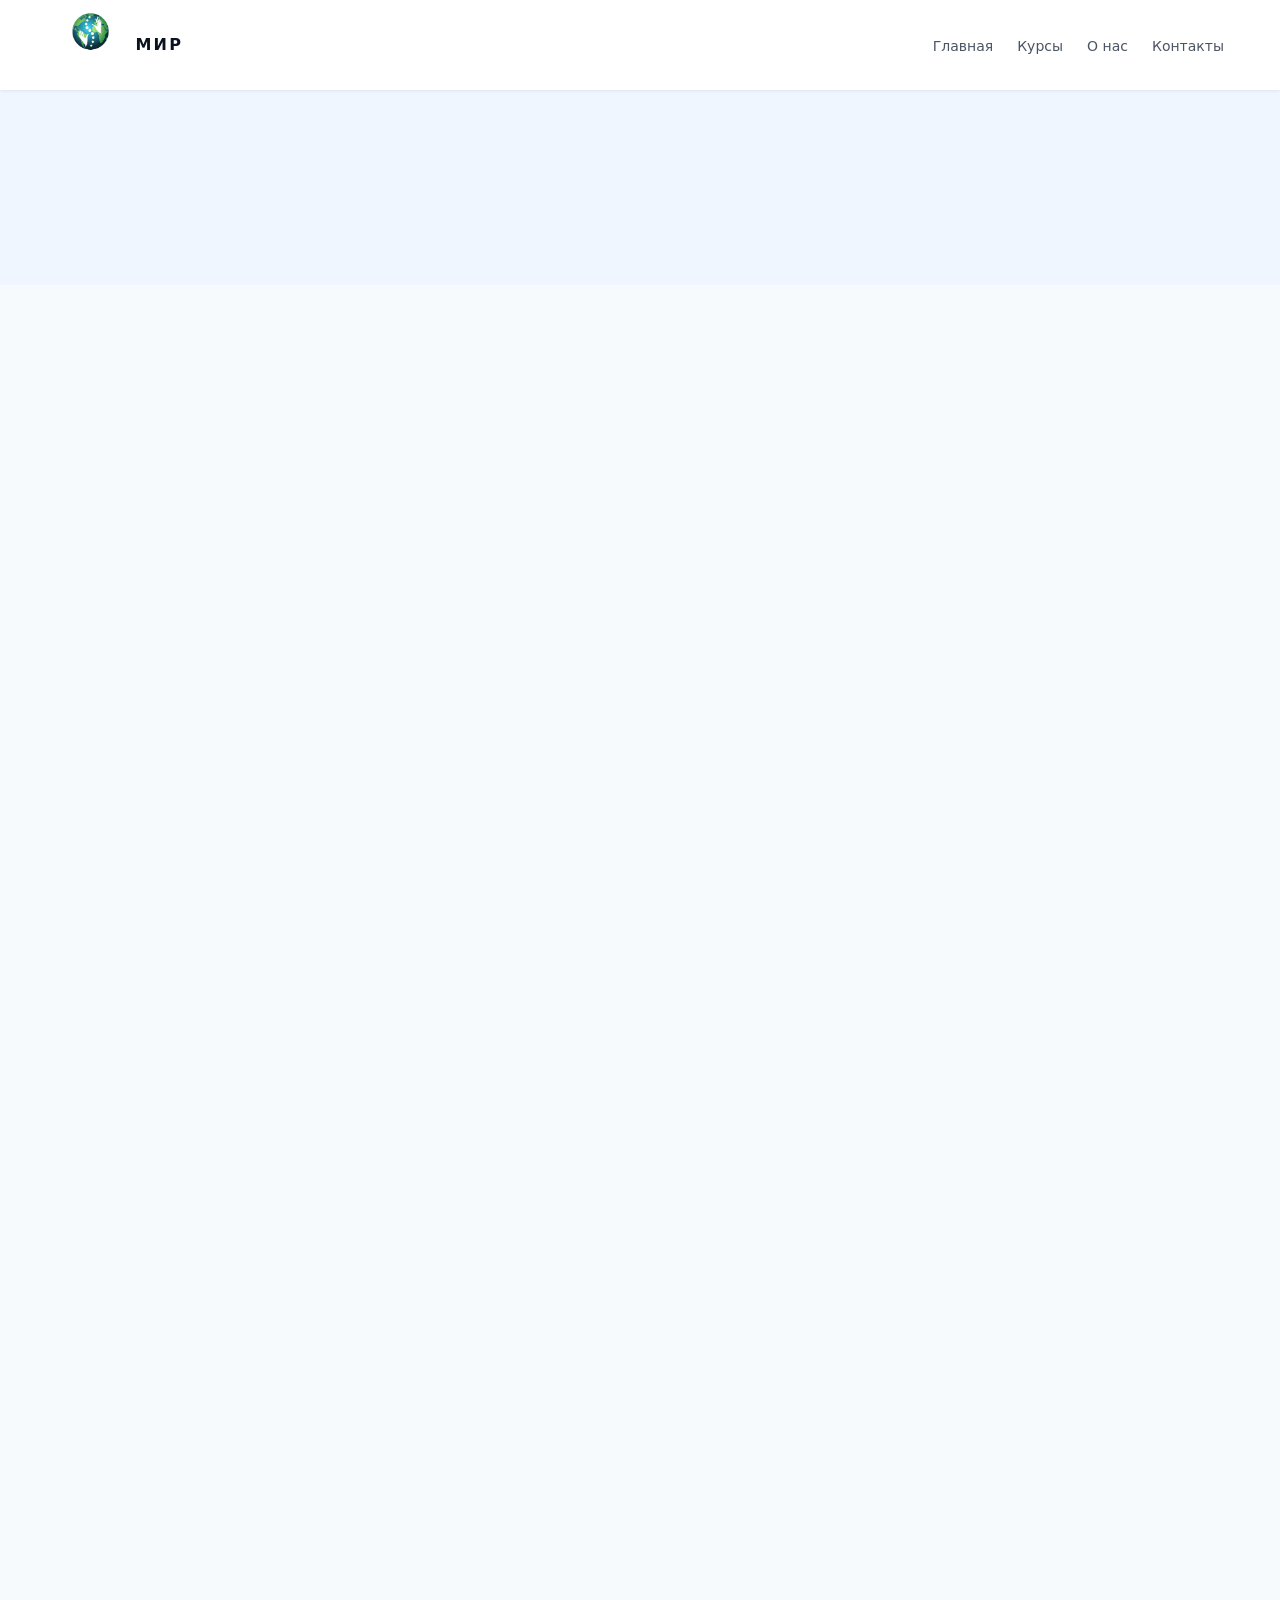
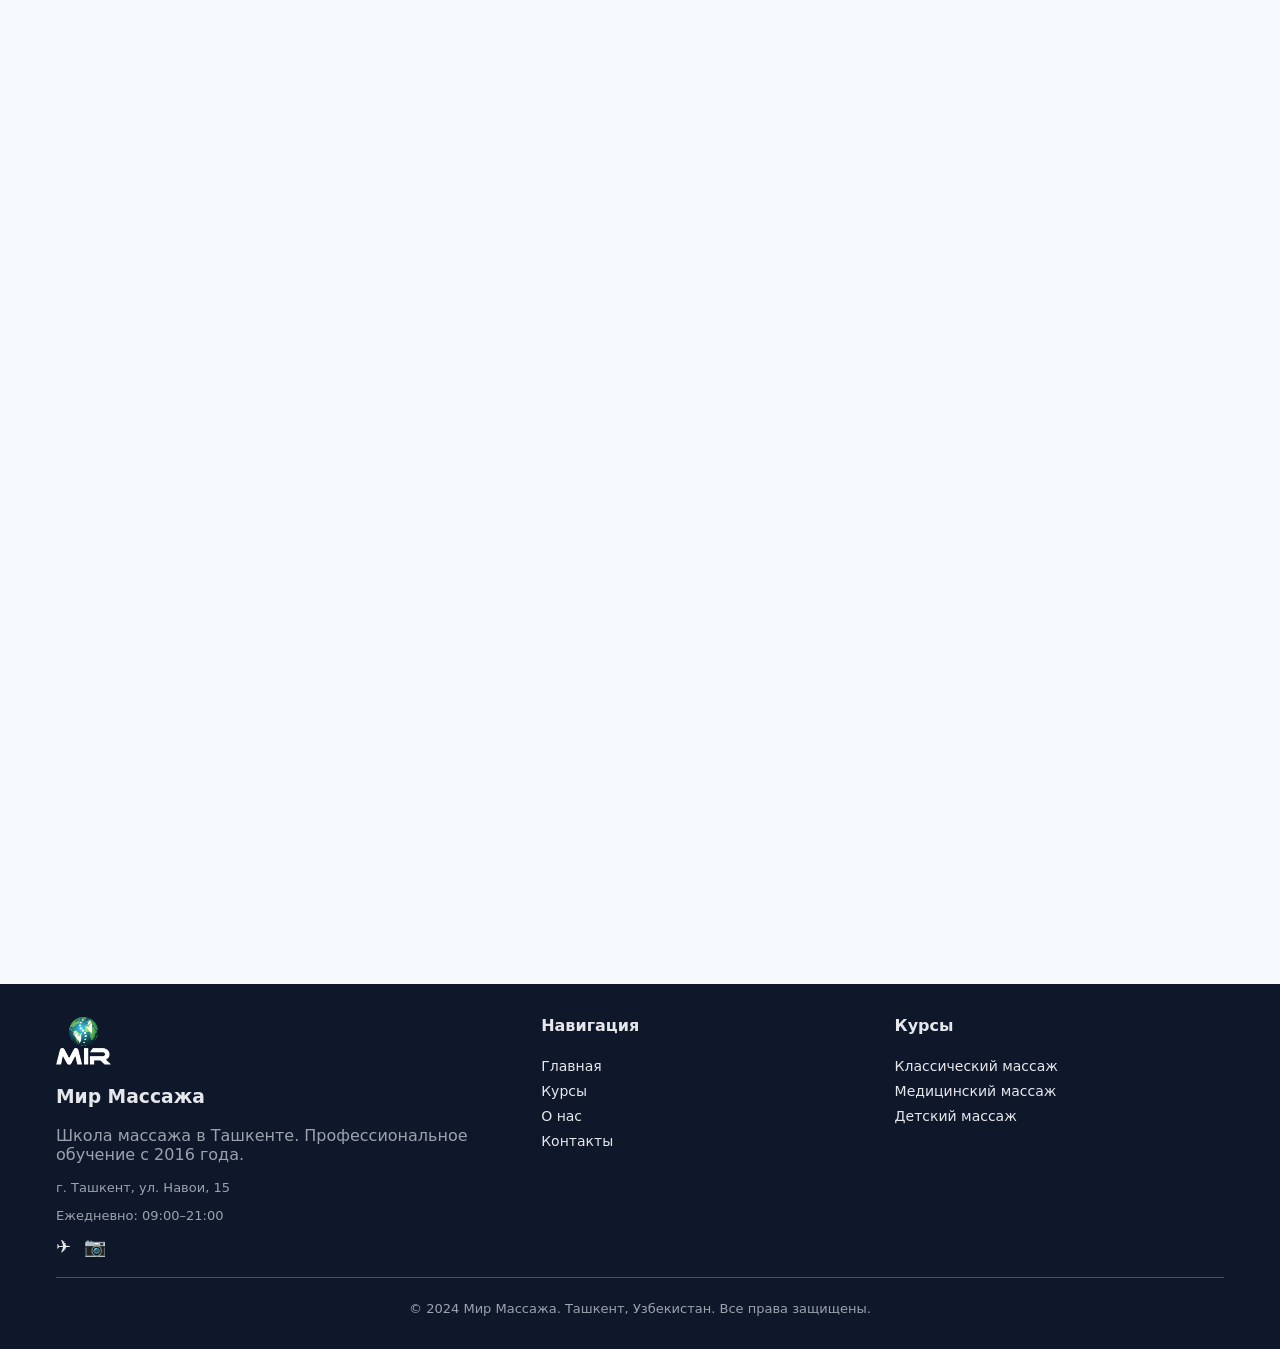
==== commit df1bb993: "Add files via upload" ====
--- a/about.html
+++ b/about.html
@@ -16,6 +16,7 @@
     <div class="header__inner container">
       <a href="index.html" class="header__logo-link">
         <img src="images/logo.png" alt="Мир Массажа" class="header__logo">
+        <span class="header__brand-text">МИР</span>
       </a>
       <nav class="nav">
         <ul class="nav__list">
--- a/css/style.css
+++ b/css/style.css
@@ -11,6 +11,7 @@
   font-family: system-ui, -apple-system, BlinkMacSystemFont, "Segoe UI", sans-serif;
   color: #1f2933;
   background-color: #f7fafc;
+  scroll-behavior: smooth;
 }
 
 img {
@@ -67,8 +68,24 @@
   padding: 12px 16px;
 }
 
+.header__logo-link {
+  display: inline-flex;
+  align-items: center;
+  gap: 10px;
+}
+
 .header__logo {
-  height: 60px;
+  height: 66px;
+  width: auto;
+}
+
+.header__brand-text {
+  font-weight: 900;
+  letter-spacing: 0.14em;
+  color: #0b1220;
+  text-transform: uppercase;
+  font-size: 16px;
+  line-height: 1;
 }
 
 .nav__list {
@@ -91,6 +108,23 @@
 
 .nav__toggle {
   display: none;
+}
+
+.nav__list--open {
+  display: flex;
+}
+
+.nav__toggle span {
+  display: block;
+  width: 22px;
+  height: 2px;
+  background: #1f2933;
+  margin: 4px 0;
+  border-radius: 2px;
+}
+
+.img-styled {
+  border-radius: 20px;
 }
 
 .hero {
@@ -163,6 +197,16 @@
   border: 2px solid rgba(37, 99, 235, 0.4);
 }
 
+.btn--xl {
+  padding: 16px 40px;
+  font-size: 18px;
+  letter-spacing: 0.04em;
+}
+
+.btn:active {
+  transform: translateY(0);
+}
+
 .stats-block {
   background-color: #ffffff;
   padding: 32px 0;
@@ -189,6 +233,355 @@
 .stats-block__item p {
   margin: 0;
   color: #6b7280;
+}
+
+.animate-on-scroll {
+  opacity: 0;
+  transform: translateY(14px);
+  transition: opacity 600ms ease, transform 600ms ease;
+}
+
+.animate-on-scroll.is-visible {
+  opacity: 1;
+  transform: translateY(0);
+}
+
+.mir-hero {
+  position: relative;
+  min-height: 88vh;
+  display: flex;
+  align-items: center;
+  justify-content: center;
+  overflow: hidden;
+  background: #0b1220;
+}
+
+.mir-hero__video {
+  position: absolute;
+  inset: 0;
+  width: 100%;
+  height: 100%;
+  object-fit: cover;
+  object-position: 20% center;
+  transform: scale(1.08) translateX(-4%);
+  filter: saturate(1.1) contrast(1.06);
+  opacity: 0.92;
+}
+
+.mir-hero__overlay {
+  position: absolute;
+  inset: 0;
+  background: linear-gradient(
+    180deg,
+    rgba(2, 6, 23, 0.45),
+    rgba(2, 6, 23, 0.28) 55%,
+    rgba(2, 6, 23, 0.52)
+  );
+}
+
+.mir-hero__content {
+  position: relative;
+  z-index: 1;
+  padding-top: 24px;
+  padding-bottom: 24px;
+}
+
+.mir-hero__center {
+  text-align: center;
+  max-width: 880px;
+  margin: 0 auto;
+}
+
+.mir-hero__logo {
+  width: min(320px, 72vw);
+  height: auto;
+  margin: 0 auto 10px;
+  transform: none;
+  filter: drop-shadow(0 16px 40px rgba(0, 0, 0, 0.45));
+}
+
+.mir-hero__title {
+  font-size: clamp(30px, 4vw, 46px);
+  line-height: 1.08;
+  font-weight: 700;
+  color: #ffffff;
+  margin-bottom: 18px;
+  letter-spacing: -0.02em;
+}
+
+.mir-hero__actions {
+  display: flex;
+  justify-content: center;
+  gap: 16px;
+  flex-wrap: wrap;
+  margin-bottom: 14px;
+}
+
+.mir-hero__subtitle {
+  color: rgba(226, 232, 240, 0.92);
+  font-size: 15px;
+  letter-spacing: 0.02em;
+}
+
+.mir-hero__quicklinks {
+  display: flex;
+  gap: 10px;
+  flex-wrap: wrap;
+  justify-content: center;
+  margin-top: 26px;
+}
+
+.glass-pill {
+  display: inline-flex;
+  align-items: center;
+  gap: 8px;
+  padding: 10px 14px;
+  border-radius: 999px;
+  color: rgba(255, 255, 255, 0.92);
+  background: rgba(255, 255, 255, 0.12);
+  border: 1px solid rgba(255, 255, 255, 0.18);
+  backdrop-filter: blur(10px);
+  -webkit-backdrop-filter: blur(10px);
+  box-shadow: 0 16px 40px rgba(2, 6, 23, 0.25);
+  transition: transform 0.15s ease, background-color 0.2s ease, border-color 0.2s ease;
+}
+
+.glass-pill:hover {
+  transform: translateY(-2px);
+  background: rgba(255, 255, 255, 0.16);
+  border-color: rgba(255, 255, 255, 0.28);
+}
+
+.mir-card-grid {
+  display: grid;
+  grid-template-columns: repeat(7, minmax(0, 1fr));
+  gap: 12px;
+}
+
+.mir-mini-card {
+  background: #ffffff;
+  border: 1px solid rgba(15, 23, 42, 0.08);
+  border-radius: 16px;
+  padding: 14px 12px;
+  text-align: center;
+  font-weight: 600;
+  color: #111827;
+  box-shadow: 0 10px 25px rgba(15, 23, 42, 0.06);
+  transition: transform 0.15s ease, box-shadow 0.15s ease;
+}
+
+.mir-mini-card:hover {
+  transform: translateY(-2px);
+  box-shadow: 0 18px 40px rgba(15, 23, 42, 0.10);
+}
+
+.mir-steps {
+  background: #ffffff;
+  border-radius: 20px;
+  padding: 18px 16px;
+  border: 1px solid rgba(15, 23, 42, 0.08);
+  box-shadow: 0 16px 36px rgba(15, 23, 42, 0.06);
+}
+
+.mir-steps__grid {
+  display: grid;
+  grid-template-columns: repeat(4, minmax(0, 1fr));
+  gap: 12px;
+}
+
+.mir-step {
+  background: #f9fafb;
+  border-radius: 16px;
+  padding: 14px 12px;
+  font-weight: 600;
+  color: #1f2933;
+}
+
+.mir-programs {
+  display: grid;
+  grid-template-columns: repeat(auto-fit, minmax(240px, 1fr));
+  gap: 18px;
+}
+
+.mir-program-card {
+  background: #ffffff;
+  border-radius: 20px;
+  padding: 18px 16px;
+  border: 1px solid rgba(15, 23, 42, 0.08);
+  box-shadow: 0 18px 40px rgba(15, 23, 42, 0.10);
+  display: flex;
+  flex-direction: column;
+  gap: 10px;
+}
+
+.mir-program-card h3 {
+  margin: 0;
+}
+
+.mir-program-card p {
+  margin: 0;
+  color: #4b5563;
+}
+
+.mir-program-meta {
+  font-size: 13px;
+  color: #6b7280;
+  margin-top: -4px;
+}
+
+.mir-program-card .btn {
+  width: 100%;
+  margin-top: auto;
+}
+
+.mir-seminar {
+  background: #ffffff;
+  border-radius: 22px;
+  padding: 18px 16px;
+  border: 1px solid rgba(15, 23, 42, 0.08);
+  box-shadow: 0 18px 40px rgba(15, 23, 42, 0.08);
+  display: grid;
+  grid-template-columns: minmax(0, 1.2fr) minmax(0, 0.8fr);
+  gap: 16px;
+  align-items: center;
+}
+
+.mir-seminar__img {
+  width: 100%;
+  height: 220px;
+  object-fit: cover;
+  border-radius: 18px;
+}
+
+.mir-carousel {
+  position: relative;
+  background: #ffffff;
+  border-radius: 22px;
+  border: 1px solid rgba(15, 23, 42, 0.08);
+  box-shadow: 0 18px 40px rgba(15, 23, 42, 0.08);
+  padding: 18px 52px;
+  overflow: hidden;
+}
+
+.mir-carousel__track {
+  display: flex;
+  transition: transform 350ms ease;
+  will-change: transform;
+}
+
+.mir-carousel__slide {
+  min-width: 100%;
+}
+
+.mir-carousel__btn {
+  position: absolute;
+  top: 50%;
+  transform: translateY(-50%);
+  width: 38px;
+  height: 38px;
+  border-radius: 999px;
+  border: 1px solid rgba(15, 23, 42, 0.12);
+  background: rgba(255, 255, 255, 0.9);
+  cursor: pointer;
+  display: grid;
+  place-items: center;
+  box-shadow: 0 10px 25px rgba(15, 23, 42, 0.10);
+  transition: transform 0.12s ease;
+}
+
+.mir-carousel__btn:hover {
+  transform: translateY(-50%) scale(1.03);
+}
+
+.mir-carousel__btn[data-prev] {
+  left: 12px;
+}
+
+.mir-carousel__btn[data-next] {
+  right: 12px;
+}
+
+.mir-modal {
+  position: fixed;
+  inset: 0;
+  display: none;
+  align-items: center;
+  justify-content: center;
+  padding: 16px;
+  background: rgba(2, 6, 23, 0.55);
+  z-index: 1000;
+}
+
+.mir-modal.is-open {
+  display: flex;
+}
+
+.mir-modal__dialog {
+  width: min(520px, 100%);
+  background: rgba(255, 255, 255, 0.96);
+  border-radius: 22px;
+  border: 1px solid rgba(15, 23, 42, 0.10);
+  box-shadow: 0 30px 80px rgba(2, 6, 23, 0.55);
+  padding: 18px 16px 16px;
+  backdrop-filter: blur(8px);
+  -webkit-backdrop-filter: blur(8px);
+  position: relative;
+}
+
+.mir-modal__close {
+  position: absolute;
+  top: 10px;
+  right: 10px;
+  width: 36px;
+  height: 36px;
+  border-radius: 999px;
+  border: 1px solid rgba(15, 23, 42, 0.12);
+  background: #ffffff;
+  cursor: pointer;
+}
+
+.mir-modal__title {
+  font-size: 22px;
+  margin: 0 0 6px;
+}
+
+.mir-modal__text {
+  margin: 0 0 12px;
+  color: #4b5563;
+}
+
+.mir-fab {
+  position: fixed;
+  right: 18px;
+  bottom: 18px;
+  z-index: 900;
+}
+
+.mir-fab__btn {
+  display: inline-flex;
+  align-items: center;
+  justify-content: center;
+  padding: 14px 18px;
+  border-radius: 999px;
+  background: #2563eb;
+  color: #ffffff;
+  font-weight: 800;
+  letter-spacing: 0.08em;
+  box-shadow: 0 18px 40px rgba(37, 99, 235, 0.35);
+  animation: mir-heartbeat 1.7s ease-in-out infinite;
+}
+
+.mir-fab__btn:hover {
+  background: #1d4ed8;
+}
+
+@keyframes mir-heartbeat {
+  0% { transform: scale(1); }
+  12% { transform: scale(1.05); }
+  24% { transform: scale(1); }
+  36% { transform: scale(1.06); }
+  48% { transform: scale(1); }
+  100% { transform: scale(1); }
 }
 
 .about__grid {
@@ -659,6 +1052,22 @@
   .nav__list {
     gap: 12px;
   }
+
+  .mir-card-grid {
+    grid-template-columns: repeat(2, minmax(0, 1fr));
+  }
+
+  .mir-steps__grid {
+    grid-template-columns: repeat(2, minmax(0, 1fr));
+  }
+
+  .mir-seminar {
+    grid-template-columns: minmax(0, 1fr);
+  }
+
+  .mir-hero__video {
+    transform: scale(1.1) translateX(-5%);
+  }
 }
 
 @media (max-width: 640px) {
@@ -667,7 +1076,12 @@
   }
 
   .header__logo {
-    height: 44px;
+    height: 52px;
+  }
+
+  .header__brand-text {
+    font-size: 14px;
+    letter-spacing: 0.12em;
   }
 
   .hero {
@@ -678,5 +1092,22 @@
     flex-direction: column;
     align-items: stretch;
   }
-}
-
+
+  .mir-hero {
+    min-height: 92vh;
+  }
+
+  .mir-hero__logo {
+    width: min(260px, 78vw);
+    transform: none;
+  }
+
+  .mir-hero__video {
+    transform: scale(1.12) translateX(-6%);
+  }
+
+  .mir-carousel {
+    padding-inline: 44px;
+  }
+}
+
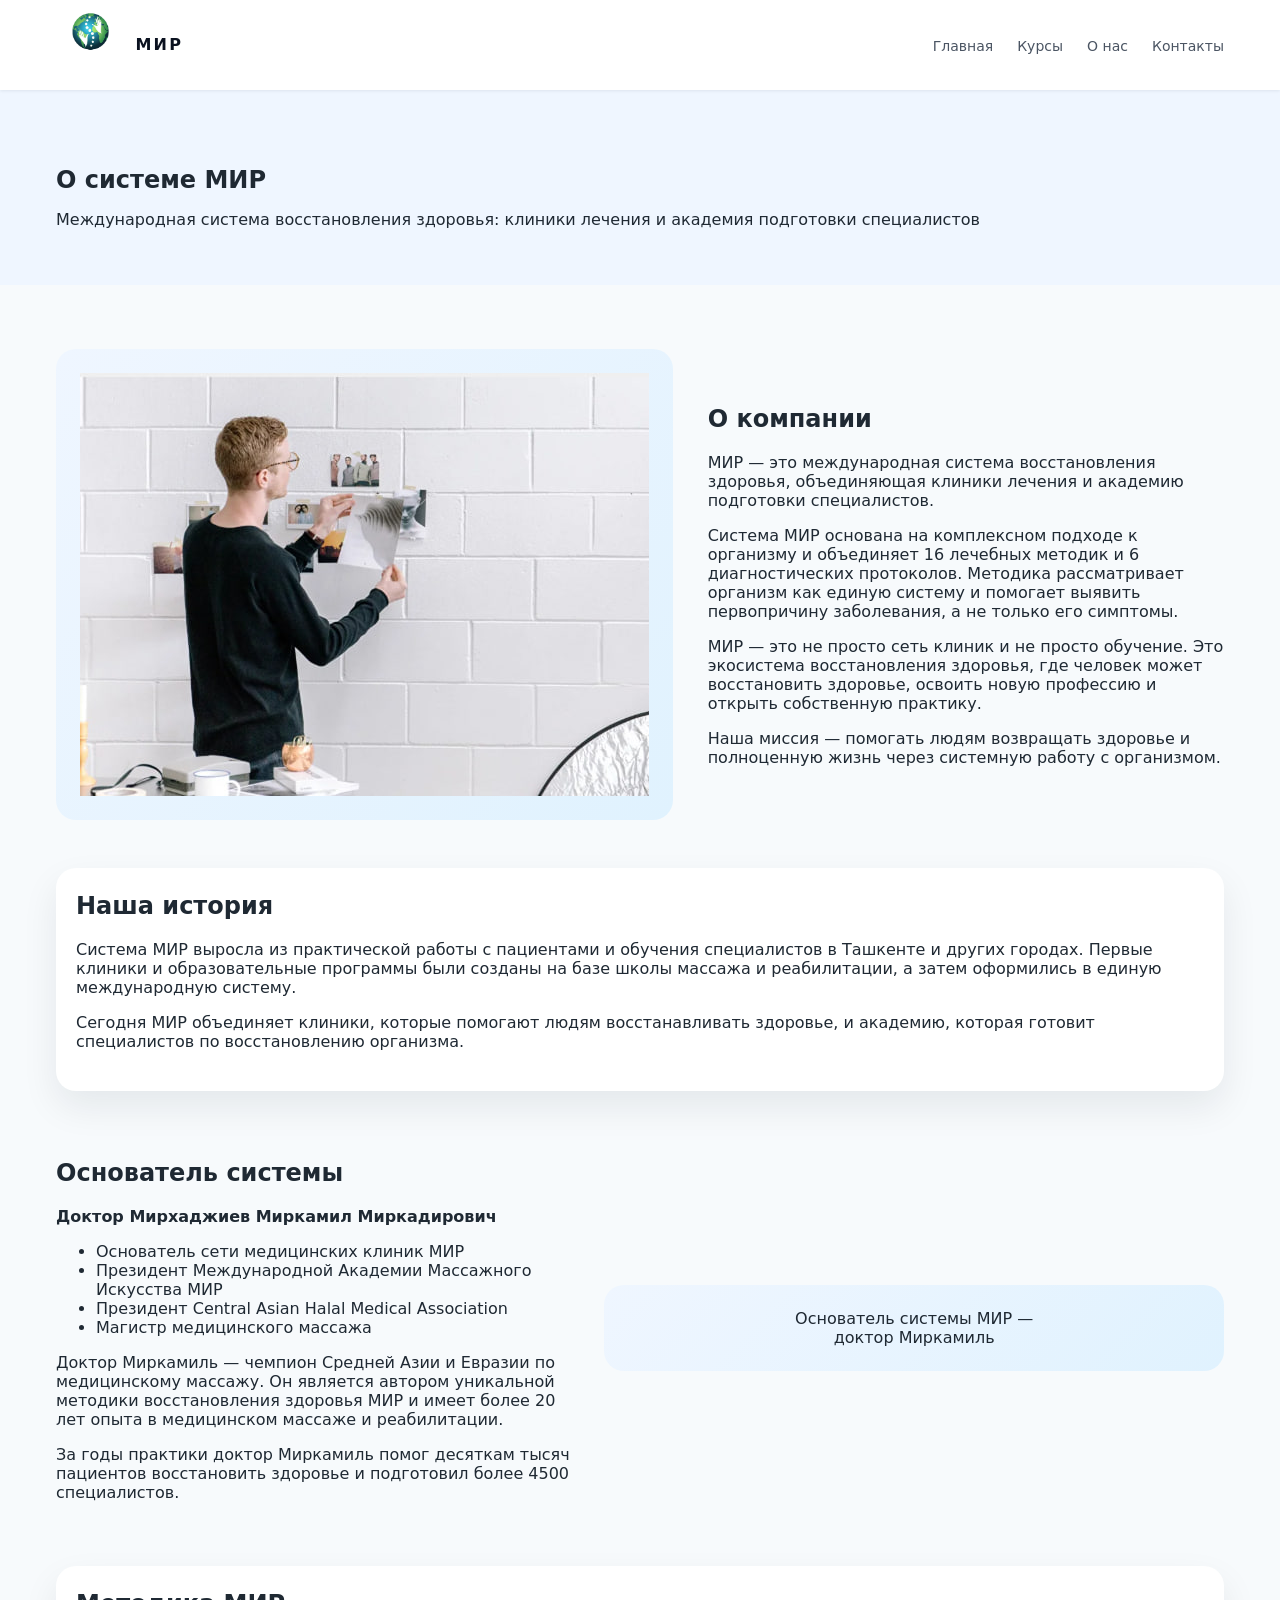
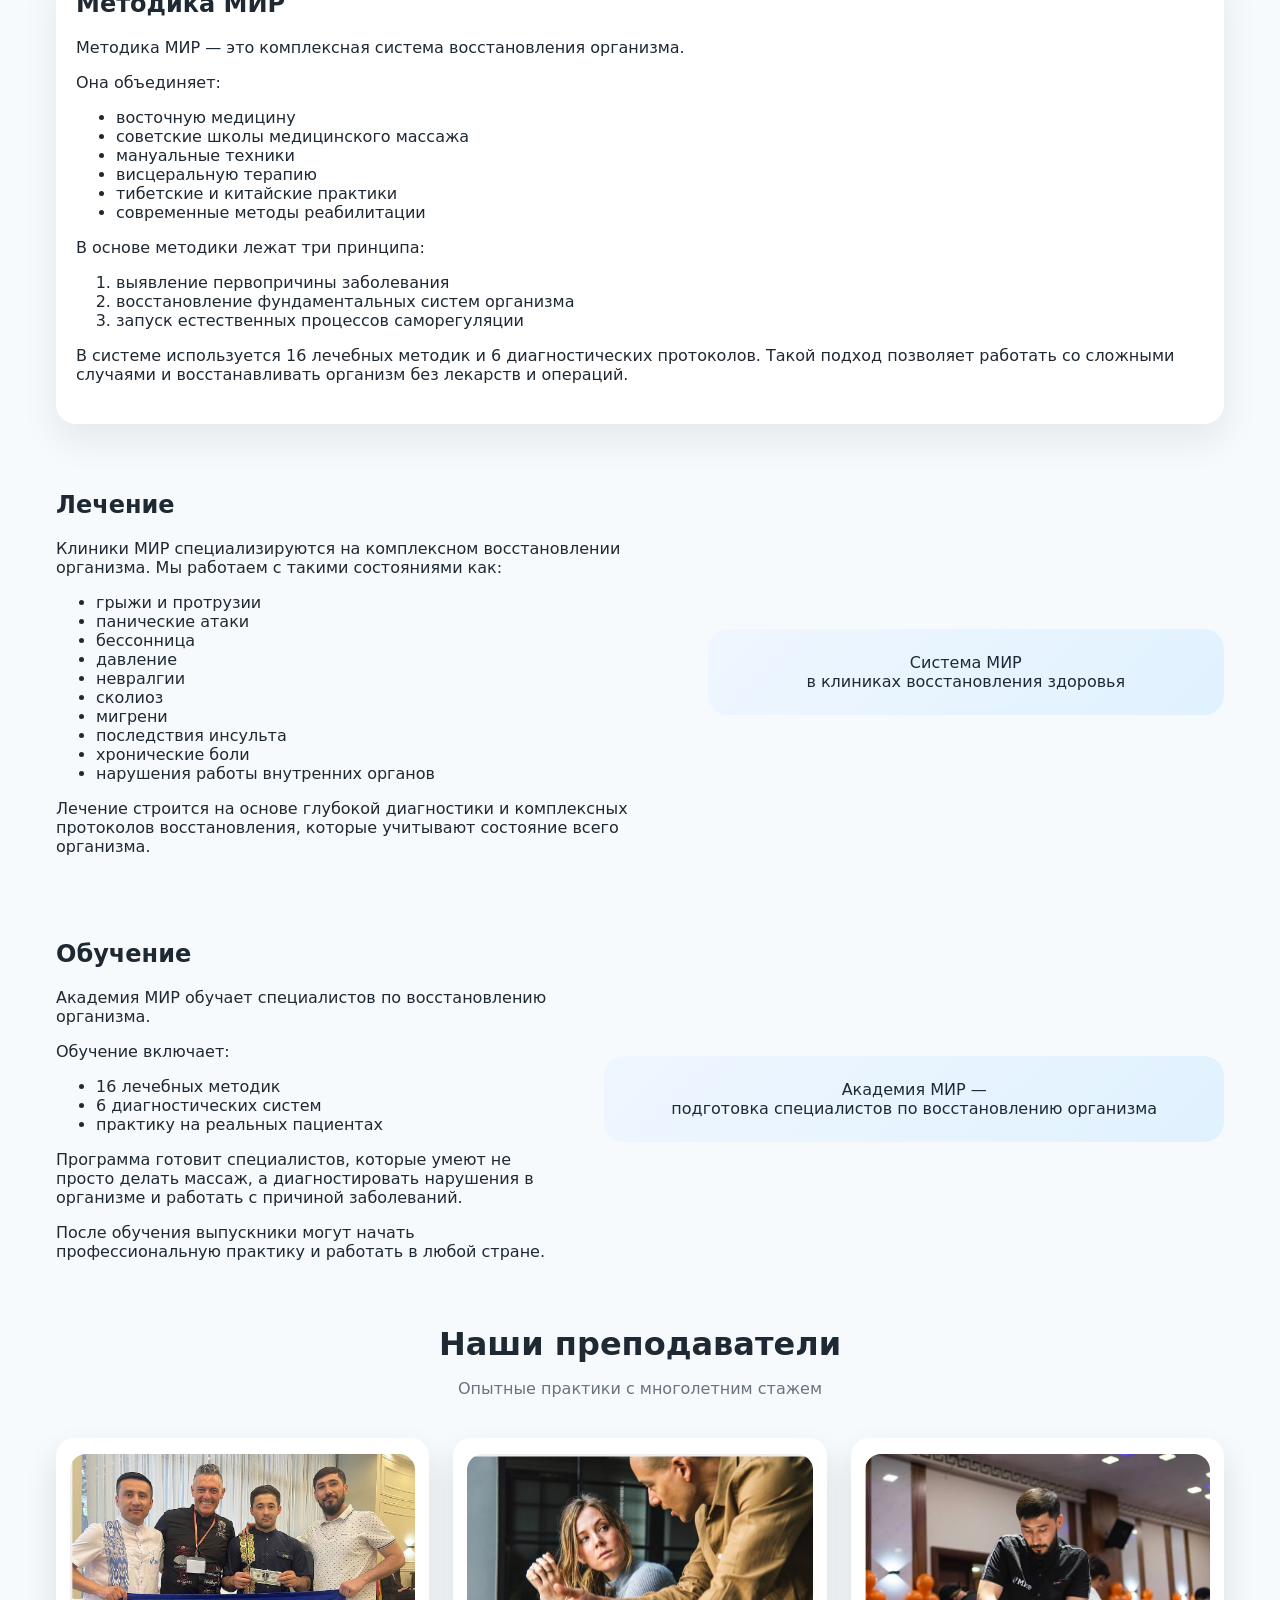
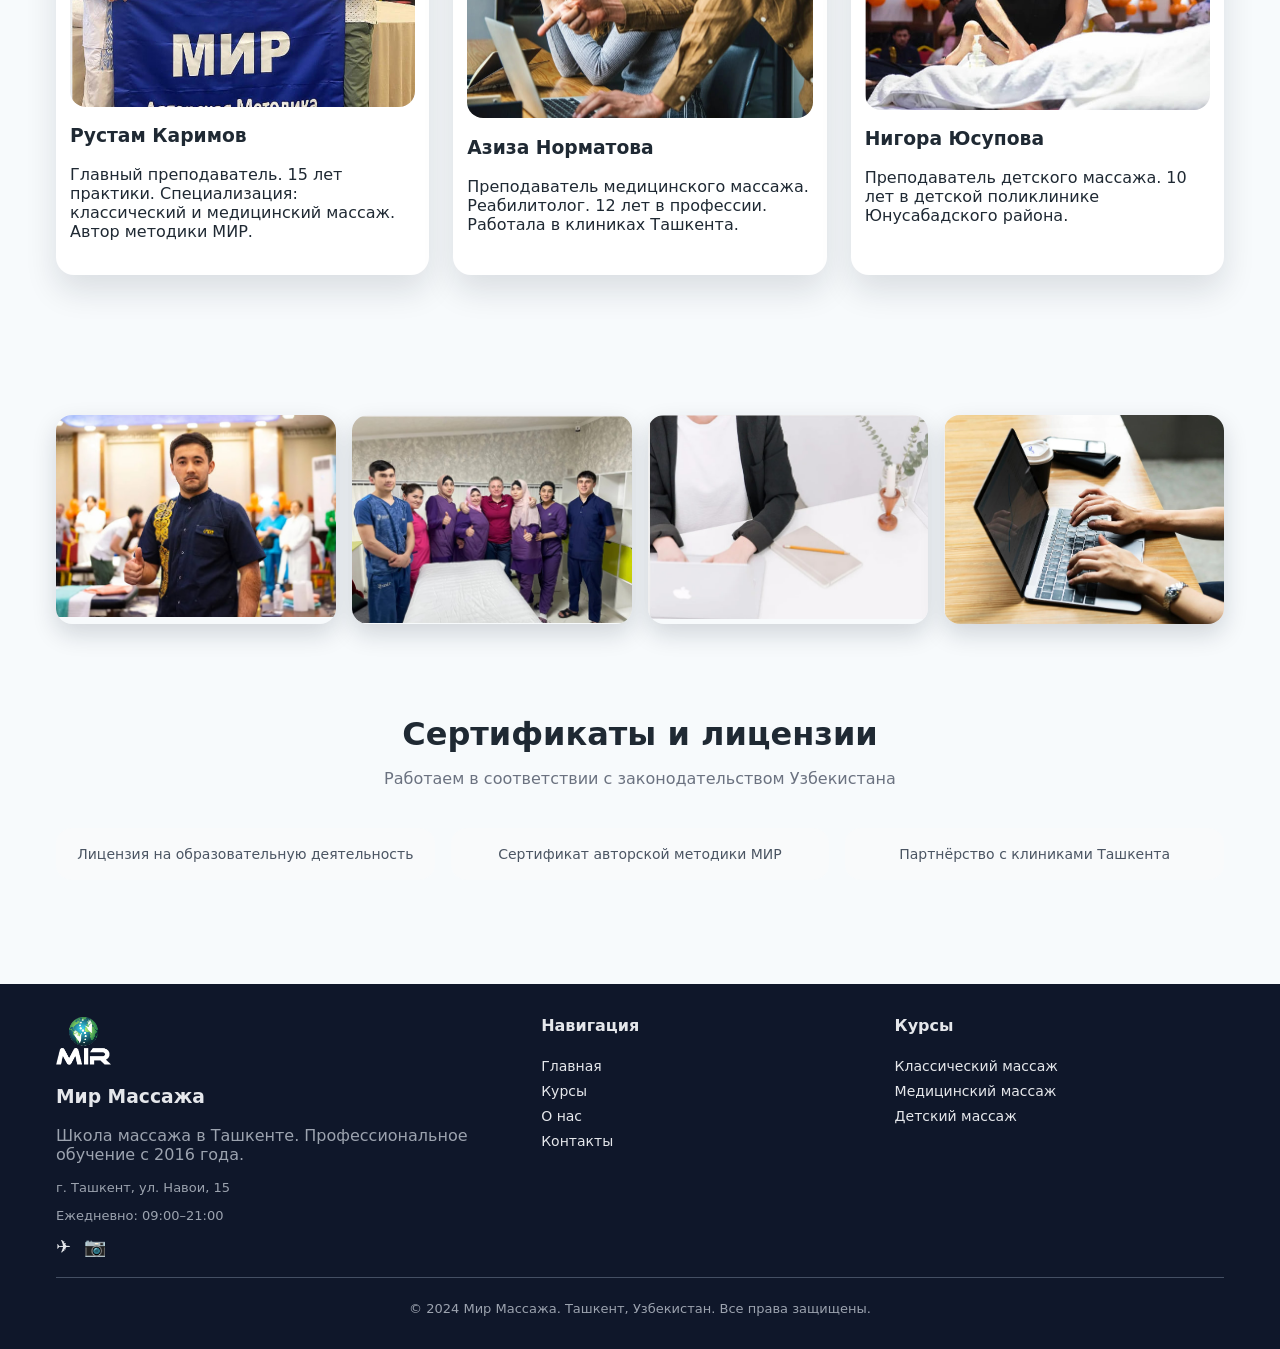
==== commit 76b2e289: "Add files via upload" ====
--- a/about.html
+++ b/about.html
@@ -14,16 +14,16 @@
 <body>
   <header class="header" id="header">
     <div class="header__inner container">
-      <a href="index.html" class="header__logo-link">
+      <a href="./index.html" class="header__logo-link">
         <img src="images/logo.png" alt="Мир Массажа" class="header__logo">
         <span class="header__brand-text">МИР</span>
       </a>
       <nav class="nav">
         <ul class="nav__list">
-          <li><a href="index.html" class="nav__link">Главная</a></li>
-          <li><a href="courses.html" class="nav__link">Курсы</a></li>
-          <li><a href="about.html" class="nav__link">О нас</a></li>
-          <li><a href="contacts.html" class="nav__link">Контакты</a></li>
+          <li><a href="./index.html" class="nav__link">Главная</a></li>
+          <li><a href="./courses.html" class="nav__link">Курсы</a></li>
+          <li><a href="./about.html" class="nav__link">О нас</a></li>
+          <li><a href="./contacts.html" class="nav__link">Контакты</a></li>
         </ul>
         <button class="nav__toggle" aria-label="Меню">
           <span></span>
@@ -35,14 +35,14 @@
   </header>
 
   <main>
-    <section class="page-hero">
+    <section class="page-hero" id="hero">
       <div class="container animate-on-scroll">
         <h1>О системе МИР</h1>
         <p>Международная система восстановления здоровья: клиники лечения и академия подготовки специалистов</p>
       </div>
     </section>
 
-    <section class="section">
+    <section class="section" id="about">
       <div class="container">
         <div class="content-with-image animate-on-scroll">
           <div class="content-with-image__img">
@@ -230,10 +230,10 @@
         <nav class="footer__nav">
           <h4>Навигация</h4>
           <ul>
-            <li><a href="index.html">Главная</a></li>
-            <li><a href="courses.html">Курсы</a></li>
-            <li><a href="about.html">О нас</a></li>
-            <li><a href="contacts.html">Контакты</a></li>
+            <li><a href="./index.html">Главная</a></li>
+            <li><a href="./courses.html">Курсы</a></li>
+            <li><a href="./about.html">О нас</a></li>
+            <li><a href="./contacts.html">Контакты</a></li>
           </ul>
         </nav>
         <nav class="footer__nav">
@@ -252,5 +252,6 @@
   </footer>
 
   <script src="js/main.js"></script>
+  <script src="js/animations.js"></script>
 </body>
 </html>
--- a/css/style.css
+++ b/css/style.css
@@ -29,6 +29,10 @@
   max-width: 1200px;
   margin: 0 auto;
   padding: 0 16px;
+}
+
+.anchor-spacer {
+  height: 1px;
 }
 
 .section {
@@ -277,6 +281,7 @@
     rgba(2, 6, 23, 0.28) 55%,
     rgba(2, 6, 23, 0.52)
   );
+  pointer-events: none; /* Prevent overlay from blocking button/link clicks */
 }
 
 .mir-hero__content {
@@ -1049,6 +1054,51 @@
     grid-template-columns: minmax(0, 1fr);
   }
 
+  .nav {
+    position: relative;
+  }
+
+  .nav__toggle {
+    display: inline-flex;
+    align-items: center;
+    justify-content: center;
+    width: 44px;
+    height: 44px;
+    border-radius: 14px;
+    border: 1px solid rgba(15, 23, 42, 0.12);
+    background: rgba(255, 255, 255, 0.9);
+    cursor: pointer;
+    padding: 0;
+  }
+
+  .nav__list {
+    display: none;
+    position: absolute;
+    top: calc(100% + 12px);
+    right: 0;
+    flex-direction: column;
+    gap: 8px;
+    width: 220px;
+    padding: 12px;
+    background: rgba(255, 255, 255, 0.96);
+    backdrop-filter: blur(10px);
+    -webkit-backdrop-filter: blur(10px);
+    border-radius: 18px;
+    border: 1px solid rgba(15, 23, 42, 0.10);
+    box-shadow: 0 18px 40px rgba(2, 6, 23, 0.16);
+    z-index: 60;
+  }
+
+  .nav__list--open {
+    display: flex;
+  }
+
+  .nav__link {
+    display: block;
+    padding: 10px 12px;
+    border-radius: 12px;
+  }
+
   .nav__list {
     gap: 12px;
   }
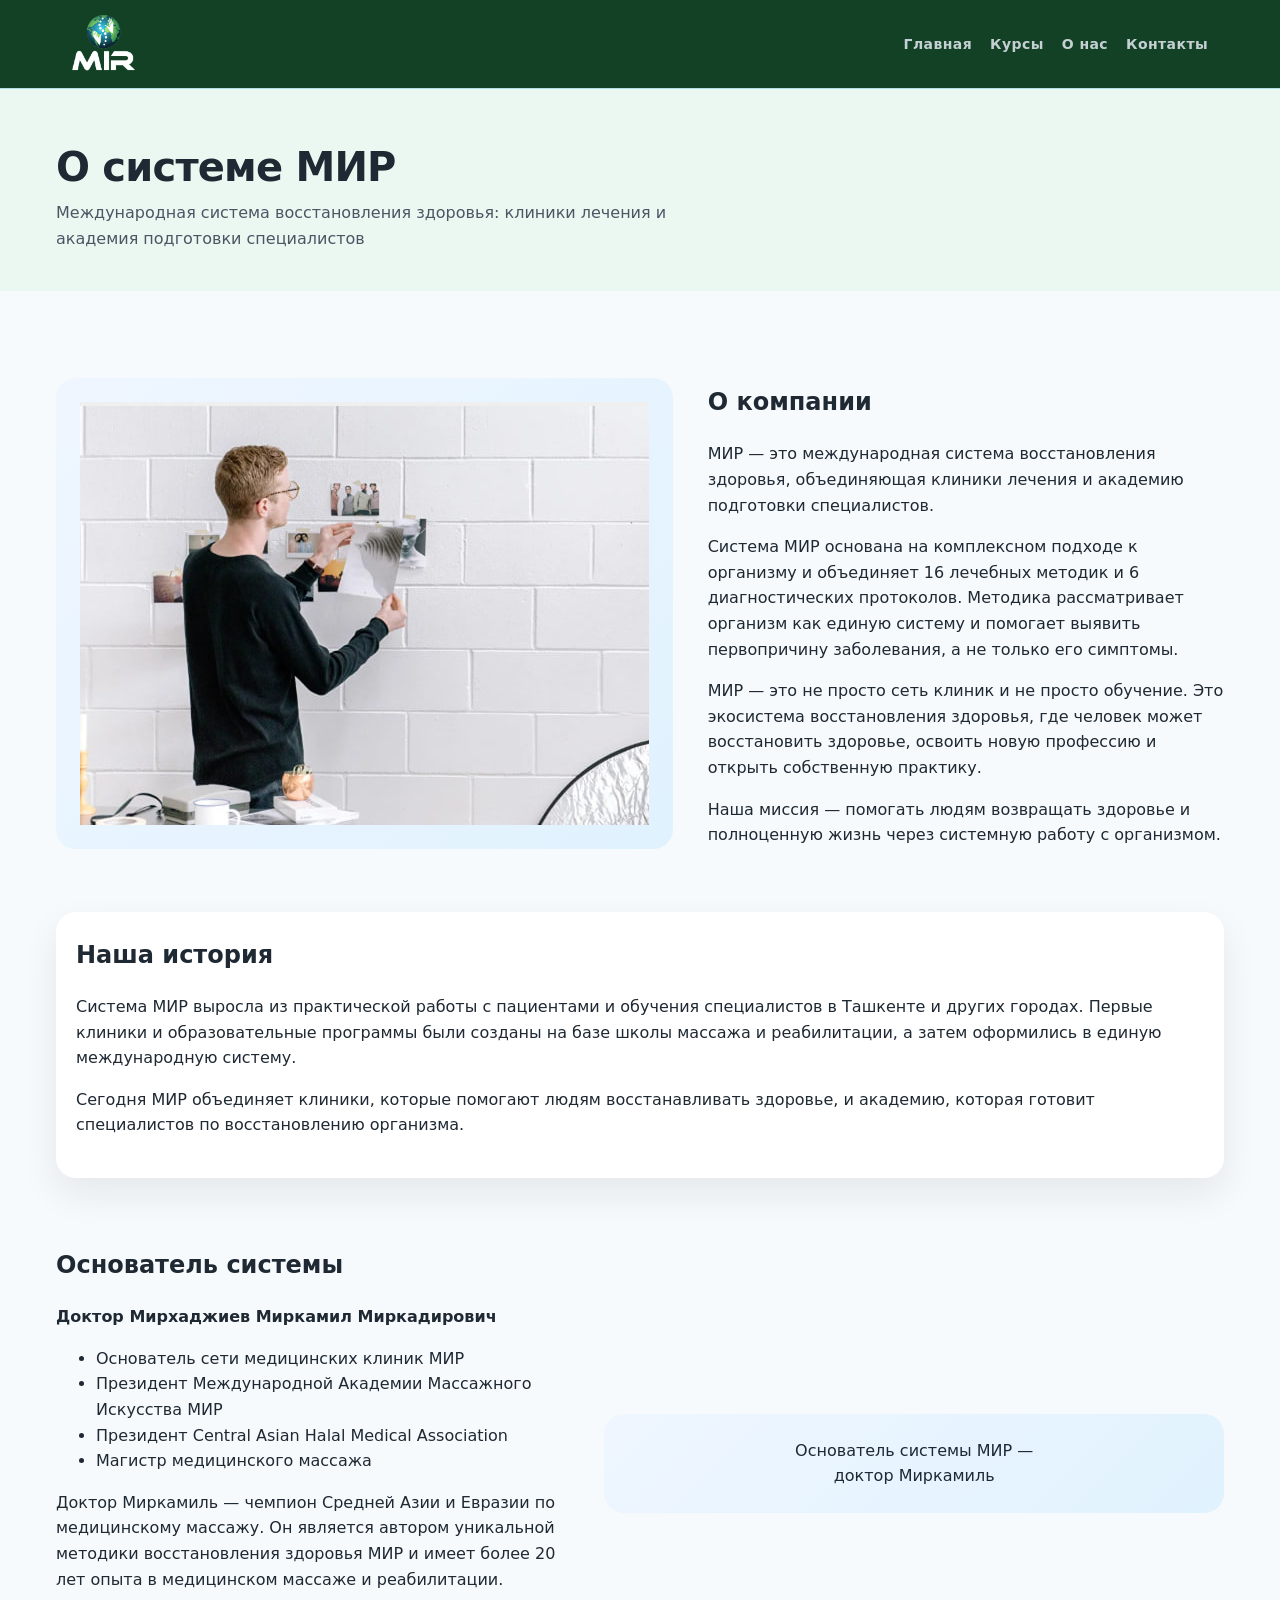
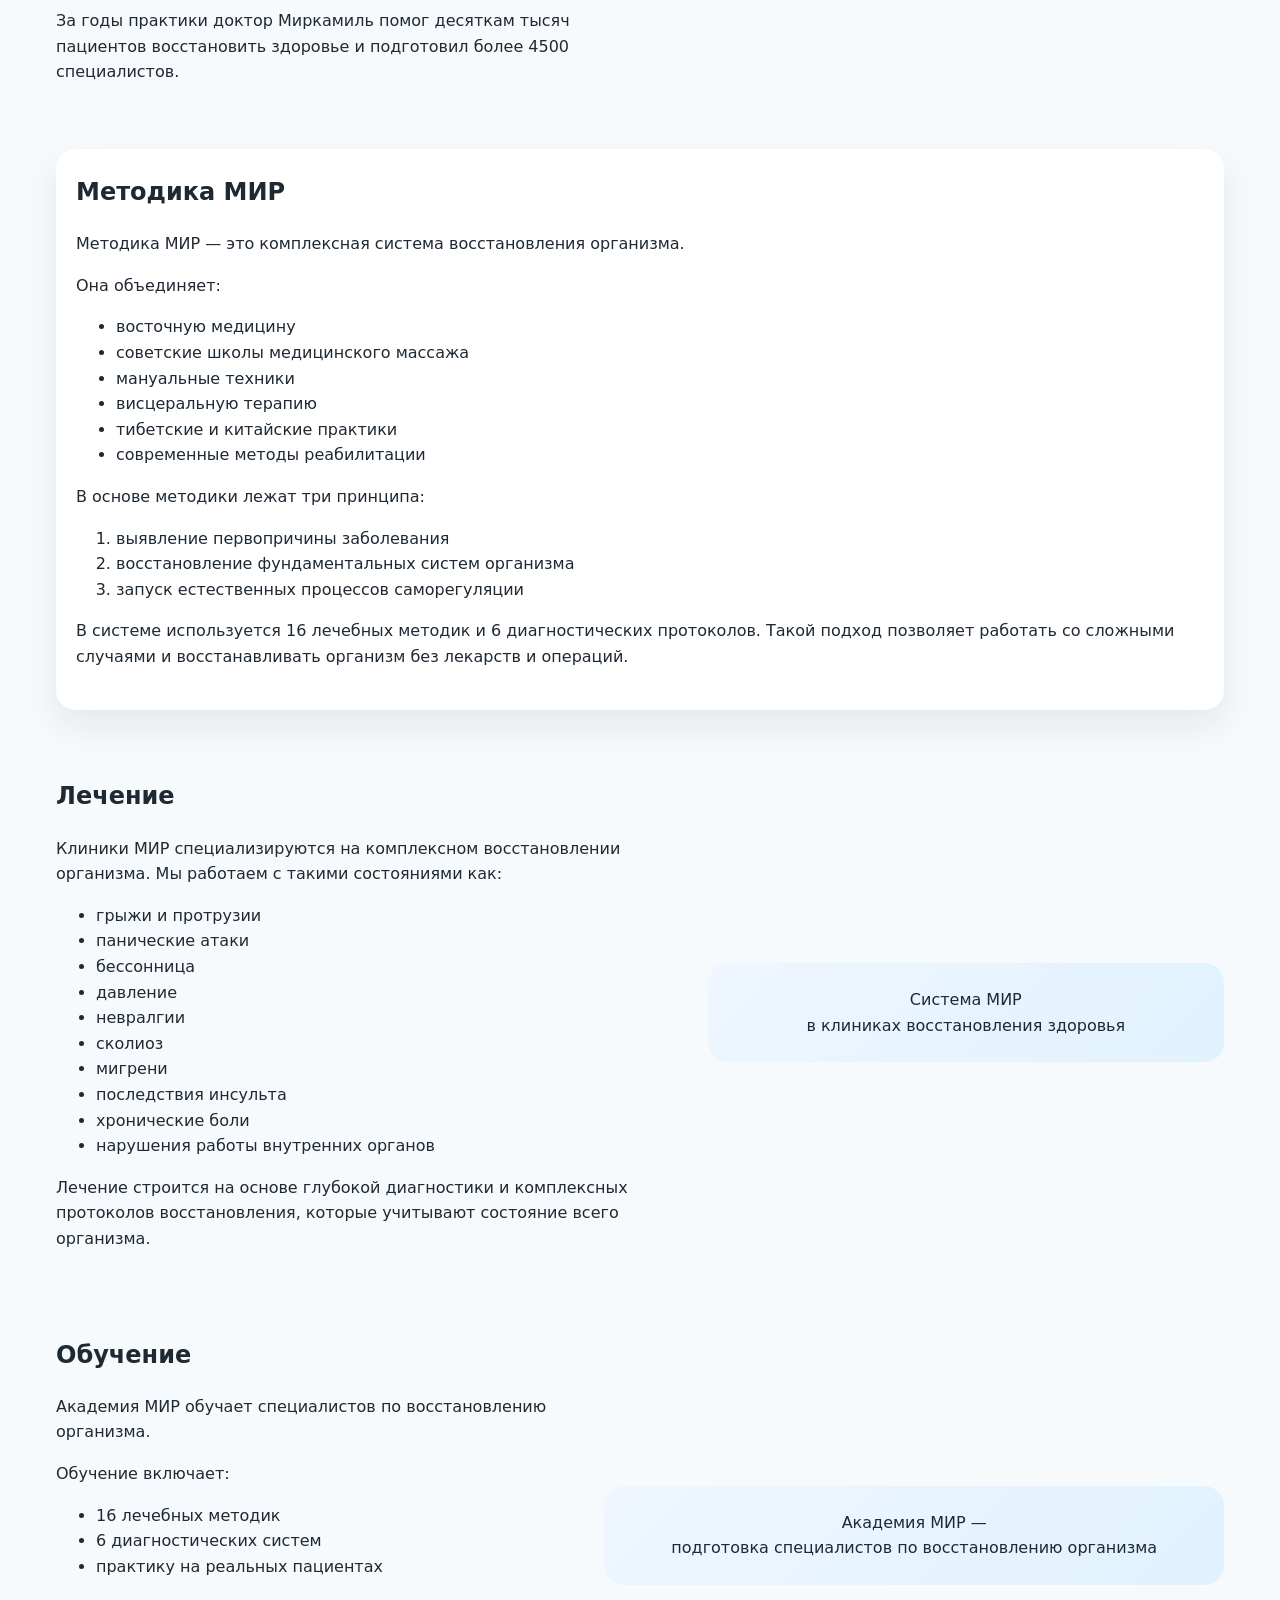
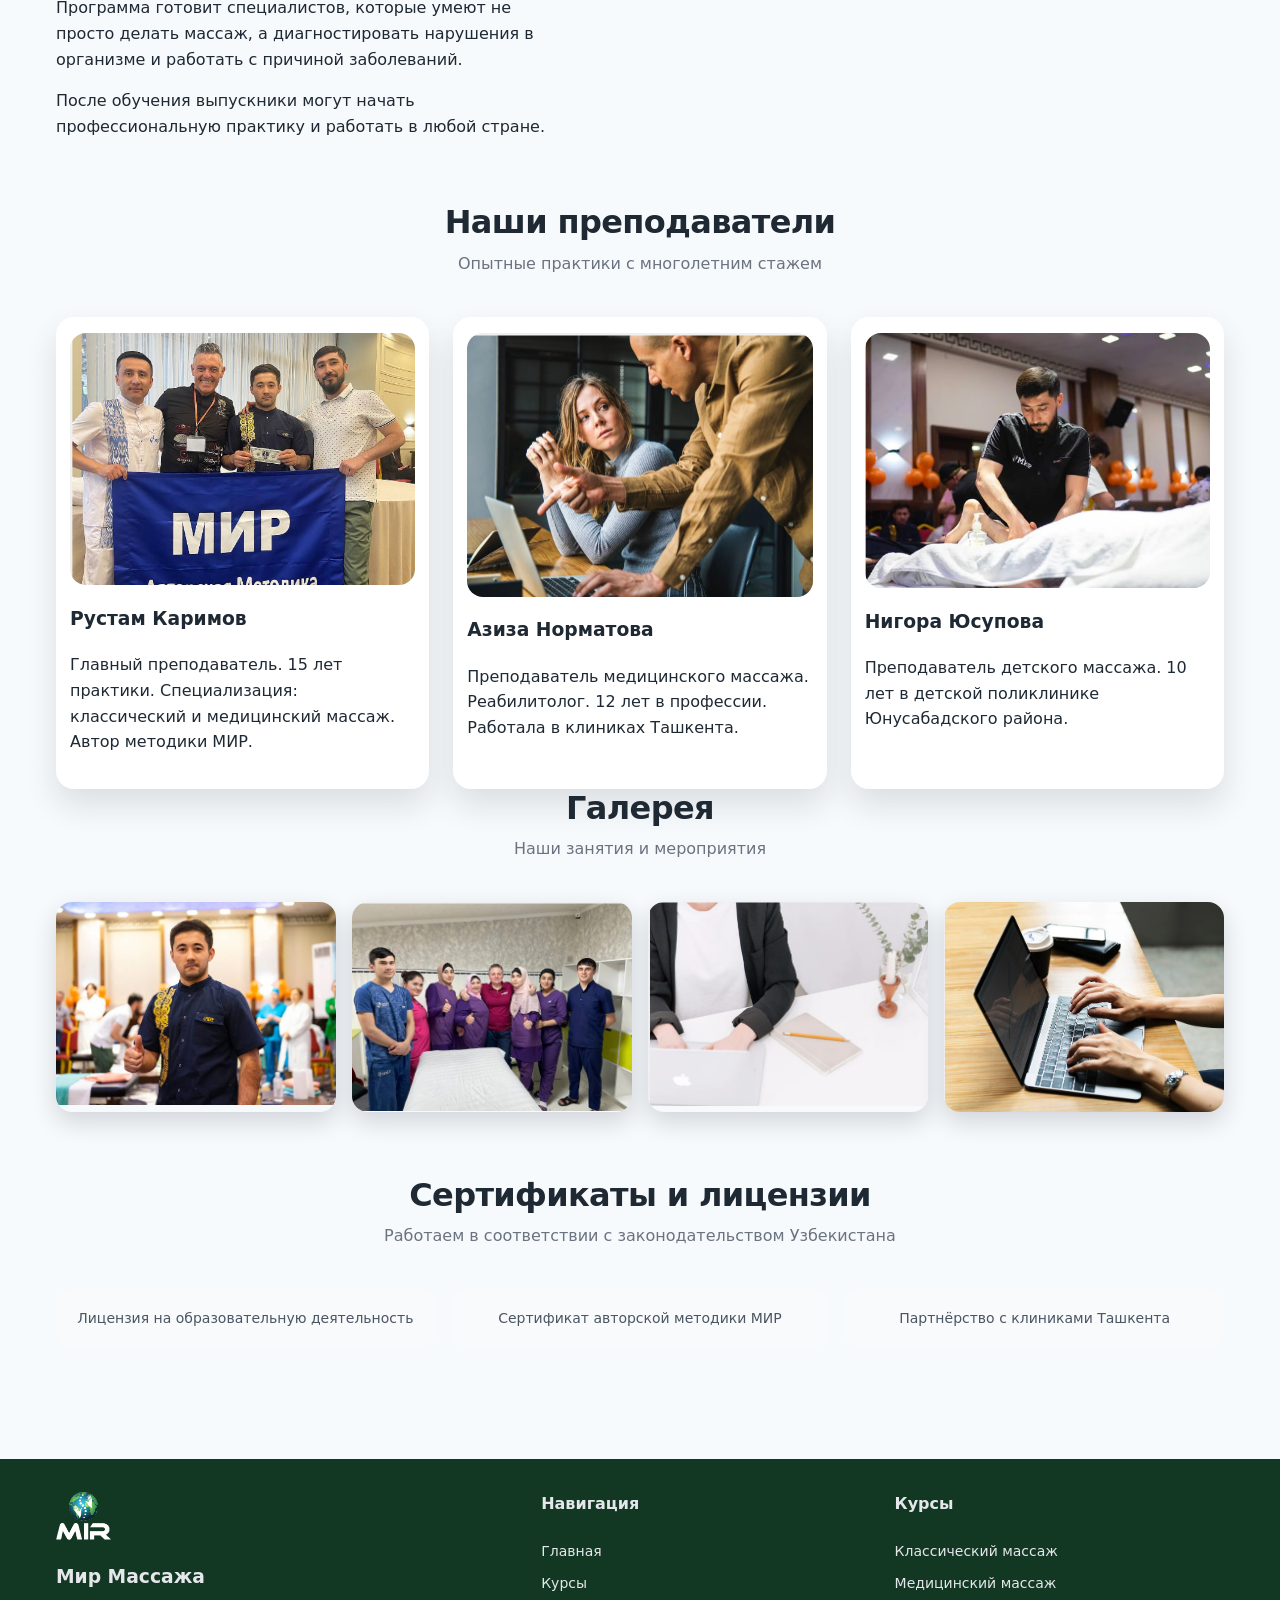
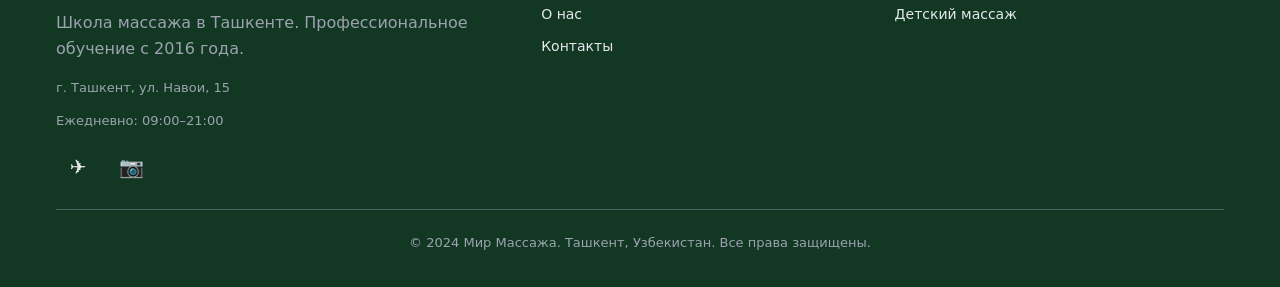
==== commit acb21859: "Add files via upload" ====
--- a/about.html
+++ b/about.html
@@ -1,257 +1,261 @@
-<!DOCTYPE html>
-<html lang="ru">
-<head>
-  <meta charset="UTF-8">
-  <meta name="viewport" content="width=device-width, initial-scale=1.0">
-  <meta name="description" content="О школе Мир Массажа в Ташкенте — история, миссия, преподаватели. 8 лет опыта, 1500+ выпускников. Авторская методика МИР.">
-  <meta name="keywords" content="школа массажа Ташкент, обучение массажу Узбекистан, преподаватели массажа, авторская методика МИР">
-  <meta property="og:title" content="О нас — Мир Массажа">
-  <meta property="og:description" content="Школа массажа в Ташкенте. 8 лет опыта, 1500+ выпускников.">
-  <meta property="og:type" content="website">
-  <title>О нас — Мир Массажа | Школа массажа в Ташкенте</title>
-  <link rel="stylesheet" href="css/style.css">
-</head>
-<body>
-  <header class="header" id="header">
-    <div class="header__inner container">
-      <a href="./index.html" class="header__logo-link">
-        <img src="images/logo.png" alt="Мир Массажа" class="header__logo">
-        <span class="header__brand-text">МИР</span>
-      </a>
-      <nav class="nav">
-        <ul class="nav__list">
-          <li><a href="./index.html" class="nav__link">Главная</a></li>
-          <li><a href="./courses.html" class="nav__link">Курсы</a></li>
-          <li><a href="./about.html" class="nav__link">О нас</a></li>
-          <li><a href="./contacts.html" class="nav__link">Контакты</a></li>
-        </ul>
-        <button class="nav__toggle" aria-label="Меню">
-          <span></span>
-          <span></span>
-          <span></span>
-        </button>
-      </nav>
-    </div>
-  </header>
-
-  <main>
-    <section class="page-hero" id="hero">
-      <div class="container animate-on-scroll">
-        <h1>О системе МИР</h1>
-        <p>Международная система восстановления здоровья: клиники лечения и академия подготовки специалистов</p>
-      </div>
-    </section>
-
-    <section class="section" id="about">
-      <div class="container">
-        <div class="content-with-image animate-on-scroll">
-          <div class="content-with-image__img">
-            <img src="images/team-banner.png" alt="Команда МИР — авторская методика" class="img-styled">
-          </div>
-          <div>
-            <h2>О компании</h2>
-            <p>МИР — это международная система восстановления здоровья, объединяющая клиники лечения и академию подготовки специалистов.</p>
-            <p>Система МИР основана на комплексном подходе к организму и объединяет 16 лечебных методик и 6 диагностических протоколов. Методика рассматривает организм как единую систему и помогает выявить первопричину заболевания, а не только его симптомы.</p>
-            <p>МИР — это не просто сеть клиник и не просто обучение. Это экосистема восстановления здоровья, где человек может восстановить здоровье, освоить новую профессию и открыть собственную практику.</p>
-            <p>Наша миссия — помогать людям возвращать здоровье и полноценную жизнь через системную работу с организмом.</p>
-          </div>
-        </div>
-
-        <div class="about-page__mission animate-on-scroll">
-          <h2>Наша история</h2>
-          <p>Система МИР выросла из практической работы с пациентами и обучения специалистов в Ташкенте и других городах. Первые клиники и образовательные программы были созданы на базе школы массажа и реабилитации, а затем оформились в единую международную систему.</p>
-          <p>Сегодня МИР объединяет клиники, которые помогают людям восстанавливать здоровье, и академию, которая готовит специалистов по восстановлению организма.</p>
-        </div>
-
-        <div class="content-with-image content-with-image--reverse animate-on-scroll">
-          <div>
-            <h2>Основатель системы</h2>
-            <p><strong>Доктор Мирхаджиев Миркамил Миркадирович</strong></p>
-            <ul>
-              <li>Основатель сети медицинских клиник МИР</li>
-              <li>Президент Международной Академии Массажного Искусства МИР</li>
-              <li>Президент Central Asian Halal Medical Association</li>
-              <li>Магистр медицинского массажа</li>
-            </ul>
-            <p>Доктор Миркамиль — чемпион Средней Азии и Евразии по медицинскому массажу. Он является автором уникальной методики восстановления здоровья МИР и имеет более 20 лет опыта в медицинском массаже и реабилитации.</p>
-            <p>За годы практики доктор Миркамиль помог десяткам тысяч пациентов восстановить здоровье и подготовил более 4500 специалистов.</p>
-          </div>
-          <div class="content-with-image__img">
-            <div class="img-styled" style="display:flex;align-items:center;justify-content:center;text-align:center;">
-              <span>Основатель системы МИР —<br>доктор Миркамиль</span>
-            </div>
-          </div>
-        </div>
-
-        <div class="about-page__mission animate-on-scroll">
-          <h2>Методика МИР</h2>
-          <p>Методика МИР — это комплексная система восстановления организма.</p>
-          <p>Она объединяет:</p>
-          <ul>
-            <li>восточную медицину</li>
-            <li>советские школы медицинского массажа</li>
-            <li>мануальные техники</li>
-            <li>висцеральную терапию</li>
-            <li>тибетские и китайские практики</li>
-            <li>современные методы реабилитации</li>
-          </ul>
-          <p>В основе методики лежат три принципа:</p>
-          <ol>
-            <li>выявление первопричины заболевания</li>
-            <li>восстановление фундаментальных систем организма</li>
-            <li>запуск естественных процессов саморегуляции</li>
-          </ol>
-          <p>В системе используется 16 лечебных методик и 6 диагностических протоколов. Такой подход позволяет работать со сложными случаями и восстанавливать организм без лекарств и операций.</p>
-        </div>
-
-        <div class="content-with-image animate-on-scroll">
-          <div>
-            <h2>Лечение</h2>
-            <p>Клиники МИР специализируются на комплексном восстановлении организма. Мы работаем с такими состояниями как:</p>
-            <ul>
-              <li>грыжи и протрузии</li>
-              <li>панические атаки</li>
-              <li>бессонница</li>
-              <li>давление</li>
-              <li>невралгии</li>
-              <li>сколиоз</li>
-              <li>мигрени</li>
-              <li>последствия инсульта</li>
-              <li>хронические боли</li>
-              <li>нарушения работы внутренних органов</li>
-            </ul>
-            <p>Лечение строится на основе глубокой диагностики и комплексных протоколов восстановления, которые учитывают состояние всего организма.</p>
-          </div>
-          <div class="content-with-image__img">
-            <div class="img-styled" style="display:flex;align-items:center;justify-content:center;text-align:center;">
-              <span>Система МИР<br>в клиниках восстановления здоровья</span>
-            </div>
-          </div>
-        </div>
-
-        <div class="content-with-image content-with-image--reverse animate-on-scroll">
-          <div>
-            <h2>Обучение</h2>
-            <p>Академия МИР обучает специалистов по восстановлению организма.</p>
-            <p>Обучение включает:</p>
-            <ul>
-              <li>16 лечебных методик</li>
-              <li>6 диагностических систем</li>
-              <li>практику на реальных пациентах</li>
-            </ul>
-            <p>Программа готовит специалистов, которые умеют не просто делать массаж, а диагностировать нарушения в организме и работать с причиной заболеваний.</p>
-            <p>После обучения выпускники могут начать профессиональную практику и работать в любой стране.</p>
-          </div>
-          <div class="content-with-image__img">
-            <div class="img-styled" style="display:flex;align-items:center;justify-content:center;text-align:center;">
-              <span>Академия МИР —<br>подготовка специалистов по восстановлению организма</span>
-            </div>
-          </div>
-        </div>
-
-        <div class="section-title animate-on-scroll">
-          <h2>Наши преподаватели</h2>
-          <p>Опытные практики с многолетним стажем</p>
-        </div>
-        <div class="instructors__grid">
-          <div class="instructor-card animate-on-scroll">
-            <div class="instructor-card__photo">
-              <img src="images/instructor-thumbs.png" alt="Преподаватель">
-            </div>
-            <h3>Рустам Каримов</h3>
-            <p>Главный преподаватель. 15 лет практики. Специализация: классический и медицинский массаж. Автор методики МИР.</p>
-          </div>
-          <div class="instructor-card animate-on-scroll">
-            <div class="instructor-card__photo">
-              <img src="images/mentor-student.png" alt="Обучение">
-            </div>
-            <h3>Азиза Норматова</h3>
-            <p>Преподаватель медицинского массажа. Реабилитолог. 12 лет в профессии. Работала в клиниках Ташкента.</p>
-          </div>
-          <div class="instructor-card animate-on-scroll">
-            <div class="instructor-card__photo">
-              <img src="images/collaboration.png" alt="Преподаватель">
-            </div>
-            <h3>Нигора Юсупова</h3>
-            <p>Преподаватель детского массажа. 10 лет в детской поликлинике Юнусабадского района.</p>
-          </div>
-        </div>
-
-        <section class="gallery" style="padding-top: 0;">
-          <div class="section-title animate-on-scroll">
-            <h2>Галерея</h2>
-            <p>Наши занятия и мероприятия</p>
-          </div>
-          <div class="gallery__grid">
-            <div class="gallery__item animate-on-scroll">
-              <img src="images/team-massage.png" alt="Команда школы">
-            </div>
-            <div class="gallery__item animate-on-scroll">
-              <img src="images/massage-training.png" alt="Практика массажа">
-            </div>
-            <div class="gallery__item animate-on-scroll">
-              <img src="images/office-desk.png" alt="Рабочий процесс">
-            </div>
-            <div class="gallery__item animate-on-scroll">
-              <img src="images/creative-wall.png" alt="Методические материалы">
-            </div>
-          </div>
-        </section>
-
-        <div class="certificates animate-on-scroll">
-          <div class="section-title">
-          <h2>Сертификаты и лицензии</h2>
-          <p>Работаем в соответствии с законодательством Узбекистана</p>
-          </div>
-          <div class="certificates__grid">
-            <div class="certificate-placeholder">Лицензия на образовательную деятельность</div>
-            <div class="certificate-placeholder">Сертификат авторской методики МИР</div>
-            <div class="certificate-placeholder">Партнёрство с клиниками Ташкента</div>
-          </div>
-        </div>
-      </div>
-    </section>
-  </main>
-
-  <footer class="footer">
-    <div class="container">
-      <div class="footer__grid">
-        <div class="footer__brand">
-          <img src="images/logo.png" alt="Мир Массажа" class="footer__logo">
-          <h3>Мир Массажа</h3>
-          <p>Школа массажа в Ташкенте. Профессиональное обучение с 2016 года.</p>
-          <p class="footer__address">г. Ташкент, ул. Навои, 15</p>
-          <p class="footer__hours">Ежедневно: 09:00–21:00</p>
-          <div class="footer__social">
-            <a href="https://t.me/mirmassazha_uz" target="_blank" rel="noopener" aria-label="Telegram">✈️</a>
-            <a href="https://instagram.com/mirmassazha" target="_blank" rel="noopener" aria-label="Instagram">📷</a>
-          </div>
-        </div>
-        <nav class="footer__nav">
-          <h4>Навигация</h4>
-          <ul>
-            <li><a href="./index.html">Главная</a></li>
-            <li><a href="./courses.html">Курсы</a></li>
-            <li><a href="./about.html">О нас</a></li>
-            <li><a href="./contacts.html">Контакты</a></li>
-          </ul>
-        </nav>
-        <nav class="footer__nav">
-          <h4>Курсы</h4>
-          <ul>
-            <li><a href="classic-massage.html">Классический массаж</a></li>
-            <li><a href="medical-massage.html">Медицинский массаж</a></li>
-            <li><a href="kids-massage.html">Детский массаж</a></li>
-          </ul>
-        </nav>
-      </div>
-      <div class="footer__bottom">
-        <p>© 2024 Мир Массажа. Ташкент, Узбекистан. Все права защищены.</p>
-      </div>
-    </div>
-  </footer>
-
-  <script src="js/main.js"></script>
-  <script src="js/animations.js"></script>
-</body>
-</html>
+<!DOCTYPE html>
+<html lang="ru">
+<head>
+  <meta charset="UTF-8">
+  <meta name="viewport" content="width=device-width, initial-scale=1.0">
+  <meta http-equiv="Content-Security-Policy" content="default-src 'self'; base-uri 'self'; object-src 'none'; frame-src 'self' https://mirbonus.bitrix24site.ru; img-src 'self' data: https:; style-src 'self' 'unsafe-inline' https:; script-src 'self' https:; connect-src 'self' https:; upgrade-insecure-requests">
+  <meta name="referrer" content="strict-origin-when-cross-origin">
+  <meta name="description" content="О школе Мир Массажа в Ташкенте — история, миссия, преподаватели. 8 лет опыта, 1500+ выпускников. Авторская методика МИР.">
+  <meta name="keywords" content="школа массажа Ташкент, обучение массажу Узбекистан, преподаватели массажа, авторская методика МИР">
+  <meta property="og:title" content="О нас — Мир Массажа">
+  <meta property="og:description" content="Школа массажа в Ташкенте. 8 лет опыта, 1500+ выпускников.">
+  <meta property="og:type" content="website">
+  <meta property="og:image" content="images/logo.png">
+  <meta name="theme-color" content="#134126">
+  <title>О нас — Мир Массажа | Школа массажа в Ташкенте</title>
+  <link rel="stylesheet" href="css/style.css">
+</head>
+<body>
+  <header class="header" id="header">
+    <div class="header__inner container">
+      <a href="./index.html" class="header__logo-link">
+        <img src="images/logo.png" alt="Мир Массажа" class="header__logo">
+        <span class="header__brand-text">МИР</span>
+      </a>
+      <nav class="nav">
+        <ul class="nav__list">
+          <li><a href="./index.html" class="nav__link">Главная</a></li>
+          <li><a href="./courses.html" class="nav__link">Курсы</a></li>
+          <li><a href="./about.html" class="nav__link">О нас</a></li>
+          <li><a href="./contacts.html" class="nav__link">Контакты</a></li>
+        </ul>
+        <button class="nav__toggle" aria-label="Меню">
+          <span></span>
+          <span></span>
+          <span></span>
+        </button>
+      </nav>
+    </div>
+  </header>
+
+  <main>
+    <section class="page-hero" id="hero">
+      <div class="container animate-on-scroll">
+        <h1>О системе МИР</h1>
+        <p>Международная система восстановления здоровья: клиники лечения и академия подготовки специалистов</p>
+      </div>
+    </section>
+
+    <section class="section" id="about">
+      <div class="container">
+        <div class="content-with-image animate-on-scroll">
+          <div class="content-with-image__img">
+            <img src="images/team-banner.png" alt="Команда МИР — авторская методика" class="img-styled">
+          </div>
+          <div>
+            <h2>О компании</h2>
+            <p>МИР — это международная система восстановления здоровья, объединяющая клиники лечения и академию подготовки специалистов.</p>
+            <p>Система МИР основана на комплексном подходе к организму и объединяет 16 лечебных методик и 6 диагностических протоколов. Методика рассматривает организм как единую систему и помогает выявить первопричину заболевания, а не только его симптомы.</p>
+            <p>МИР — это не просто сеть клиник и не просто обучение. Это экосистема восстановления здоровья, где человек может восстановить здоровье, освоить новую профессию и открыть собственную практику.</p>
+            <p>Наша миссия — помогать людям возвращать здоровье и полноценную жизнь через системную работу с организмом.</p>
+          </div>
+        </div>
+
+        <div class="about-page__mission animate-on-scroll">
+          <h2>Наша история</h2>
+          <p>Система МИР выросла из практической работы с пациентами и обучения специалистов в Ташкенте и других городах. Первые клиники и образовательные программы были созданы на базе школы массажа и реабилитации, а затем оформились в единую международную систему.</p>
+          <p>Сегодня МИР объединяет клиники, которые помогают людям восстанавливать здоровье, и академию, которая готовит специалистов по восстановлению организма.</p>
+        </div>
+
+        <div class="content-with-image content-with-image--reverse animate-on-scroll">
+          <div>
+            <h2>Основатель системы</h2>
+            <p><strong>Доктор Мирхаджиев Миркамил Миркадирович</strong></p>
+            <ul>
+              <li>Основатель сети медицинских клиник МИР</li>
+              <li>Президент Международной Академии Массажного Искусства МИР</li>
+              <li>Президент Central Asian Halal Medical Association</li>
+              <li>Магистр медицинского массажа</li>
+            </ul>
+            <p>Доктор Миркамиль — чемпион Средней Азии и Евразии по медицинскому массажу. Он является автором уникальной методики восстановления здоровья МИР и имеет более 20 лет опыта в медицинском массаже и реабилитации.</p>
+            <p>За годы практики доктор Миркамиль помог десяткам тысяч пациентов восстановить здоровье и подготовил более 4500 специалистов.</p>
+          </div>
+          <div class="content-with-image__img">
+            <div class="img-styled" style="display:flex;align-items:center;justify-content:center;text-align:center;">
+              <span>Основатель системы МИР —<br>доктор Миркамиль</span>
+            </div>
+          </div>
+        </div>
+
+        <div class="about-page__mission animate-on-scroll">
+          <h2>Методика МИР</h2>
+          <p>Методика МИР — это комплексная система восстановления организма.</p>
+          <p>Она объединяет:</p>
+          <ul>
+            <li>восточную медицину</li>
+            <li>советские школы медицинского массажа</li>
+            <li>мануальные техники</li>
+            <li>висцеральную терапию</li>
+            <li>тибетские и китайские практики</li>
+            <li>современные методы реабилитации</li>
+          </ul>
+          <p>В основе методики лежат три принципа:</p>
+          <ol>
+            <li>выявление первопричины заболевания</li>
+            <li>восстановление фундаментальных систем организма</li>
+            <li>запуск естественных процессов саморегуляции</li>
+          </ol>
+          <p>В системе используется 16 лечебных методик и 6 диагностических протоколов. Такой подход позволяет работать со сложными случаями и восстанавливать организм без лекарств и операций.</p>
+        </div>
+
+        <div class="content-with-image animate-on-scroll">
+          <div>
+            <h2>Лечение</h2>
+            <p>Клиники МИР специализируются на комплексном восстановлении организма. Мы работаем с такими состояниями как:</p>
+            <ul>
+              <li>грыжи и протрузии</li>
+              <li>панические атаки</li>
+              <li>бессонница</li>
+              <li>давление</li>
+              <li>невралгии</li>
+              <li>сколиоз</li>
+              <li>мигрени</li>
+              <li>последствия инсульта</li>
+              <li>хронические боли</li>
+              <li>нарушения работы внутренних органов</li>
+            </ul>
+            <p>Лечение строится на основе глубокой диагностики и комплексных протоколов восстановления, которые учитывают состояние всего организма.</p>
+          </div>
+          <div class="content-with-image__img">
+            <div class="img-styled" style="display:flex;align-items:center;justify-content:center;text-align:center;">
+              <span>Система МИР<br>в клиниках восстановления здоровья</span>
+            </div>
+          </div>
+        </div>
+
+        <div class="content-with-image content-with-image--reverse animate-on-scroll">
+          <div>
+            <h2>Обучение</h2>
+            <p>Академия МИР обучает специалистов по восстановлению организма.</p>
+            <p>Обучение включает:</p>
+            <ul>
+              <li>16 лечебных методик</li>
+              <li>6 диагностических систем</li>
+              <li>практику на реальных пациентах</li>
+            </ul>
+            <p>Программа готовит специалистов, которые умеют не просто делать массаж, а диагностировать нарушения в организме и работать с причиной заболеваний.</p>
+            <p>После обучения выпускники могут начать профессиональную практику и работать в любой стране.</p>
+          </div>
+          <div class="content-with-image__img">
+            <div class="img-styled" style="display:flex;align-items:center;justify-content:center;text-align:center;">
+              <span>Академия МИР —<br>подготовка специалистов по восстановлению организма</span>
+            </div>
+          </div>
+        </div>
+
+        <div class="section-title animate-on-scroll">
+          <h2>Наши преподаватели</h2>
+          <p>Опытные практики с многолетним стажем</p>
+        </div>
+        <div class="instructors__grid">
+          <div class="instructor-card animate-on-scroll">
+            <div class="instructor-card__photo">
+              <img src="images/instructor-thumbs.png" alt="Преподаватель">
+            </div>
+            <h3>Рустам Каримов</h3>
+            <p>Главный преподаватель. 15 лет практики. Специализация: классический и медицинский массаж. Автор методики МИР.</p>
+          </div>
+          <div class="instructor-card animate-on-scroll">
+            <div class="instructor-card__photo">
+              <img src="images/mentor-student.png" alt="Обучение">
+            </div>
+            <h3>Азиза Норматова</h3>
+            <p>Преподаватель медицинского массажа. Реабилитолог. 12 лет в профессии. Работала в клиниках Ташкента.</p>
+          </div>
+          <div class="instructor-card animate-on-scroll">
+            <div class="instructor-card__photo">
+              <img src="images/collaboration.png" alt="Преподаватель">
+            </div>
+            <h3>Нигора Юсупова</h3>
+            <p>Преподаватель детского массажа. 10 лет в детской поликлинике Юнусабадского района.</p>
+          </div>
+        </div>
+
+        <section class="gallery" style="padding-top: 0;">
+          <div class="section-title animate-on-scroll">
+            <h2>Галерея</h2>
+            <p>Наши занятия и мероприятия</p>
+          </div>
+          <div class="gallery__grid">
+            <div class="gallery__item animate-on-scroll">
+              <img src="images/team-massage.png" alt="Команда школы">
+            </div>
+            <div class="gallery__item animate-on-scroll">
+              <img src="images/massage-training.png" alt="Практика массажа">
+            </div>
+            <div class="gallery__item animate-on-scroll">
+              <img src="images/office-desk.png" alt="Рабочий процесс">
+            </div>
+            <div class="gallery__item animate-on-scroll">
+              <img src="images/creative-wall.png" alt="Методические материалы">
+            </div>
+          </div>
+        </section>
+
+        <div class="certificates animate-on-scroll">
+          <div class="section-title">
+          <h2>Сертификаты и лицензии</h2>
+          <p>Работаем в соответствии с законодательством Узбекистана</p>
+          </div>
+          <div class="certificates__grid">
+            <div class="certificate-placeholder">Лицензия на образовательную деятельность</div>
+            <div class="certificate-placeholder">Сертификат авторской методики МИР</div>
+            <div class="certificate-placeholder">Партнёрство с клиниками Ташкента</div>
+          </div>
+        </div>
+      </div>
+    </section>
+  </main>
+
+  <footer class="footer">
+    <div class="container">
+      <div class="footer__grid">
+        <div class="footer__brand">
+          <img src="images/logo.png" alt="Мир Массажа" class="footer__logo">
+          <h3>Мир Массажа</h3>
+          <p>Школа массажа в Ташкенте. Профессиональное обучение с 2016 года.</p>
+          <p class="footer__address">г. Ташкент, ул. Навои, 15</p>
+          <p class="footer__hours">Ежедневно: 09:00–21:00</p>
+          <div class="footer__social">
+            <a href="https://t.me/mirmassazha_uz" target="_blank" rel="noopener" aria-label="Telegram">✈️</a>
+            <a href="https://instagram.com/mirmassazha" target="_blank" rel="noopener" aria-label="Instagram">📷</a>
+          </div>
+        </div>
+        <nav class="footer__nav">
+          <h4>Навигация</h4>
+          <ul>
+            <li><a href="./index.html">Главная</a></li>
+            <li><a href="./courses.html">Курсы</a></li>
+            <li><a href="./about.html">О нас</a></li>
+            <li><a href="./contacts.html">Контакты</a></li>
+          </ul>
+        </nav>
+        <nav class="footer__nav">
+          <h4>Курсы</h4>
+          <ul>
+            <li><a href="classic-massage.html">Классический массаж</a></li>
+            <li><a href="medical-massage.html">Медицинский массаж</a></li>
+            <li><a href="kids-massage.html">Детский массаж</a></li>
+          </ul>
+        </nav>
+      </div>
+      <div class="footer__bottom">
+        <p>© 2024 Мир Массажа. Ташкент, Узбекистан. Все права защищены.</p>
+      </div>
+    </div>
+  </footer>
+
+  <script src="js/main.js" defer></script>
+  <script src="js/animations.js" defer></script>
+</body>
+</html>
--- a/css/style.css
+++ b/css/style.css
@@ -1,1163 +1,2654 @@
-*,
-*::before,
-*::after {
-  box-sizing: border-box;
-}
-
-html,
-body {
-  margin: 0;
-  padding: 0;
-  font-family: system-ui, -apple-system, BlinkMacSystemFont, "Segoe UI", sans-serif;
-  color: #1f2933;
-  background-color: #f7fafc;
-  scroll-behavior: smooth;
-}
-
-img {
-  max-width: 100%;
-  display: block;
-}
-
-a {
-  color: inherit;
-  text-decoration: none;
-}
-
-.container {
-  width: 100%;
-  max-width: 1200px;
-  margin: 0 auto;
-  padding: 0 16px;
-}
-
-.anchor-spacer {
-  height: 1px;
-}
-
-.section {
-  padding: 64px 0;
-}
-
-.section--alt {
-  background-color: #ffffff;
-}
-
-.section-title {
-  text-align: center;
-  margin-bottom: 40px;
-}
-
-.section-title h2 {
-  font-size: 32px;
-  margin-bottom: 8px;
-}
-
-.section-title p {
-  color: #6b7280;
-}
-
-.header {
-  position: sticky;
-  top: 0;
-  z-index: 50;
-  background-color: #ffffff;
-  box-shadow: 0 1px 3px rgba(15, 23, 42, 0.08);
-}
-
-.header__inner {
-  display: flex;
-  align-items: center;
-  justify-content: space-between;
-  padding: 12px 16px;
-}
-
-.header__logo-link {
-  display: inline-flex;
-  align-items: center;
-  gap: 10px;
-}
-
-.header__logo {
-  height: 66px;
-  width: auto;
-}
-
-.header__brand-text {
-  font-weight: 900;
-  letter-spacing: 0.14em;
-  color: #0b1220;
-  text-transform: uppercase;
-  font-size: 16px;
-  line-height: 1;
-}
-
-.nav__list {
-  display: flex;
-  gap: 24px;
-  list-style: none;
-  margin: 0;
-  padding: 0;
-}
-
-.nav__link {
-  font-size: 14px;
-  font-weight: 500;
-  color: #4b5563;
-}
-
-.nav__link:hover {
-  color: #2563eb;
-}
-
-.nav__toggle {
-  display: none;
-}
-
-.nav__list--open {
-  display: flex;
-}
-
-.nav__toggle span {
-  display: block;
-  width: 22px;
-  height: 2px;
-  background: #1f2933;
-  margin: 4px 0;
-  border-radius: 2px;
-}
-
-.img-styled {
-  border-radius: 20px;
-}
-
-.hero {
-  padding: 72px 0 64px;
-}
-
-.hero--with-bg {
-  background: radial-gradient(circle at top left, #e0f2fe, transparent 55%),
-    radial-gradient(circle at bottom right, #fef3c7, transparent 55%),
-    #eff6ff;
-}
-
-.hero__inner {
-  display: grid;
-  grid-template-columns: minmax(0, 1.2fr) minmax(0, 1fr);
-  gap: 32px;
-  align-items: center;
-}
-
-.hero__content {
-  max-width: 640px;
-}
-
-.hero__title {
-  font-size: 40px;
-  line-height: 1.15;
-  margin-bottom: 16px;
-}
-
-.hero__subtitle {
-  font-size: 18px;
-  color: #4b5563;
-  margin-bottom: 24px;
-}
-
-.hero__buttons {
-  display: flex;
-  flex-wrap: wrap;
-  gap: 16px;
-  margin-top: 8px;
-}
-
-.btn {
-  display: inline-flex;
-  align-items: center;
-  justify-content: center;
-  padding: 14px 30px;
-  border-radius: 999px;
-  font-size: 16px;
-  font-weight: 600;
-  border: none;
-  cursor: pointer;
-  transition: transform 0.1s ease, box-shadow 0.1s ease, background-color 0.2s ease, color 0.2s ease;
-}
-
-.btn--primary {
-  background-color: #2563eb;
-  color: #ffffff;
-  box-shadow: 0 14px 30px rgba(37, 99, 235, 0.3);
-}
-
-.btn--primary:hover {
-  background-color: #1d4ed8;
-  transform: translateY(-1px);
-}
-
-.btn--secondary {
-  background-color: #ffffff;
-  color: #2563eb;
-  border: 2px solid rgba(37, 99, 235, 0.4);
-}
-
-.btn--xl {
-  padding: 16px 40px;
-  font-size: 18px;
-  letter-spacing: 0.04em;
-}
-
-.btn:active {
-  transform: translateY(0);
-}
-
-.stats-block {
-  background-color: #ffffff;
-  padding: 32px 0;
-}
-
-.stats-block__grid {
-  display: grid;
-  grid-template-columns: repeat(auto-fit, minmax(160px, 1fr));
-  gap: 24px;
-}
-
-.stats-block__item {
-  background-color: #f9fafb;
-  border-radius: 16px;
-  padding: 20px 18px;
-  text-align: center;
-}
-
-.stats-block__item h3 {
-  font-size: 28px;
-  margin: 0 0 4px;
-}
-
-.stats-block__item p {
-  margin: 0;
-  color: #6b7280;
-}
-
-.animate-on-scroll {
-  opacity: 0;
-  transform: translateY(14px);
-  transition: opacity 600ms ease, transform 600ms ease;
-}
-
-.animate-on-scroll.is-visible {
-  opacity: 1;
-  transform: translateY(0);
-}
-
-.mir-hero {
-  position: relative;
-  min-height: 88vh;
-  display: flex;
-  align-items: center;
-  justify-content: center;
-  overflow: hidden;
-  background: #0b1220;
-}
-
-.mir-hero__video {
-  position: absolute;
-  inset: 0;
-  width: 100%;
-  height: 100%;
-  object-fit: cover;
-  object-position: 20% center;
-  transform: scale(1.08) translateX(-4%);
-  filter: saturate(1.1) contrast(1.06);
-  opacity: 0.92;
-}
-
-.mir-hero__overlay {
-  position: absolute;
-  inset: 0;
-  background: linear-gradient(
-    180deg,
-    rgba(2, 6, 23, 0.45),
-    rgba(2, 6, 23, 0.28) 55%,
-    rgba(2, 6, 23, 0.52)
-  );
-  pointer-events: none; /* Prevent overlay from blocking button/link clicks */
-}
-
-.mir-hero__content {
-  position: relative;
-  z-index: 1;
-  padding-top: 24px;
-  padding-bottom: 24px;
-}
-
-.mir-hero__center {
-  text-align: center;
-  max-width: 880px;
-  margin: 0 auto;
-}
-
-.mir-hero__logo {
-  width: min(320px, 72vw);
-  height: auto;
-  margin: 0 auto 10px;
-  transform: none;
-  filter: drop-shadow(0 16px 40px rgba(0, 0, 0, 0.45));
-}
-
-.mir-hero__title {
-  font-size: clamp(30px, 4vw, 46px);
-  line-height: 1.08;
-  font-weight: 700;
-  color: #ffffff;
-  margin-bottom: 18px;
-  letter-spacing: -0.02em;
-}
-
-.mir-hero__actions {
-  display: flex;
-  justify-content: center;
-  gap: 16px;
-  flex-wrap: wrap;
-  margin-bottom: 14px;
-}
-
-.mir-hero__subtitle {
-  color: rgba(226, 232, 240, 0.92);
-  font-size: 15px;
-  letter-spacing: 0.02em;
-}
-
-.mir-hero__quicklinks {
-  display: flex;
-  gap: 10px;
-  flex-wrap: wrap;
-  justify-content: center;
-  margin-top: 26px;
-}
-
-.glass-pill {
-  display: inline-flex;
-  align-items: center;
-  gap: 8px;
-  padding: 10px 14px;
-  border-radius: 999px;
-  color: rgba(255, 255, 255, 0.92);
-  background: rgba(255, 255, 255, 0.12);
-  border: 1px solid rgba(255, 255, 255, 0.18);
-  backdrop-filter: blur(10px);
-  -webkit-backdrop-filter: blur(10px);
-  box-shadow: 0 16px 40px rgba(2, 6, 23, 0.25);
-  transition: transform 0.15s ease, background-color 0.2s ease, border-color 0.2s ease;
-}
-
-.glass-pill:hover {
-  transform: translateY(-2px);
-  background: rgba(255, 255, 255, 0.16);
-  border-color: rgba(255, 255, 255, 0.28);
-}
-
-.mir-card-grid {
-  display: grid;
-  grid-template-columns: repeat(7, minmax(0, 1fr));
-  gap: 12px;
-}
-
-.mir-mini-card {
-  background: #ffffff;
-  border: 1px solid rgba(15, 23, 42, 0.08);
-  border-radius: 16px;
-  padding: 14px 12px;
-  text-align: center;
-  font-weight: 600;
-  color: #111827;
-  box-shadow: 0 10px 25px rgba(15, 23, 42, 0.06);
-  transition: transform 0.15s ease, box-shadow 0.15s ease;
-}
-
-.mir-mini-card:hover {
-  transform: translateY(-2px);
-  box-shadow: 0 18px 40px rgba(15, 23, 42, 0.10);
-}
-
-.mir-steps {
-  background: #ffffff;
-  border-radius: 20px;
-  padding: 18px 16px;
-  border: 1px solid rgba(15, 23, 42, 0.08);
-  box-shadow: 0 16px 36px rgba(15, 23, 42, 0.06);
-}
-
-.mir-steps__grid {
-  display: grid;
-  grid-template-columns: repeat(4, minmax(0, 1fr));
-  gap: 12px;
-}
-
-.mir-step {
-  background: #f9fafb;
-  border-radius: 16px;
-  padding: 14px 12px;
-  font-weight: 600;
-  color: #1f2933;
-}
-
-.mir-programs {
-  display: grid;
-  grid-template-columns: repeat(auto-fit, minmax(240px, 1fr));
-  gap: 18px;
-}
-
-.mir-program-card {
-  background: #ffffff;
-  border-radius: 20px;
-  padding: 18px 16px;
-  border: 1px solid rgba(15, 23, 42, 0.08);
-  box-shadow: 0 18px 40px rgba(15, 23, 42, 0.10);
-  display: flex;
-  flex-direction: column;
-  gap: 10px;
-}
-
-.mir-program-card h3 {
-  margin: 0;
-}
-
-.mir-program-card p {
-  margin: 0;
-  color: #4b5563;
-}
-
-.mir-program-meta {
-  font-size: 13px;
-  color: #6b7280;
-  margin-top: -4px;
-}
-
-.mir-program-card .btn {
-  width: 100%;
-  margin-top: auto;
-}
-
-.mir-seminar {
-  background: #ffffff;
-  border-radius: 22px;
-  padding: 18px 16px;
-  border: 1px solid rgba(15, 23, 42, 0.08);
-  box-shadow: 0 18px 40px rgba(15, 23, 42, 0.08);
-  display: grid;
-  grid-template-columns: minmax(0, 1.2fr) minmax(0, 0.8fr);
-  gap: 16px;
-  align-items: center;
-}
-
-.mir-seminar__img {
-  width: 100%;
-  height: 220px;
-  object-fit: cover;
-  border-radius: 18px;
-}
-
-.mir-carousel {
-  position: relative;
-  background: #ffffff;
-  border-radius: 22px;
-  border: 1px solid rgba(15, 23, 42, 0.08);
-  box-shadow: 0 18px 40px rgba(15, 23, 42, 0.08);
-  padding: 18px 52px;
-  overflow: hidden;
-}
-
-.mir-carousel__track {
-  display: flex;
-  transition: transform 350ms ease;
-  will-change: transform;
-}
-
-.mir-carousel__slide {
-  min-width: 100%;
-}
-
-.mir-carousel__btn {
-  position: absolute;
-  top: 50%;
-  transform: translateY(-50%);
-  width: 38px;
-  height: 38px;
-  border-radius: 999px;
-  border: 1px solid rgba(15, 23, 42, 0.12);
-  background: rgba(255, 255, 255, 0.9);
-  cursor: pointer;
-  display: grid;
-  place-items: center;
-  box-shadow: 0 10px 25px rgba(15, 23, 42, 0.10);
-  transition: transform 0.12s ease;
-}
-
-.mir-carousel__btn:hover {
-  transform: translateY(-50%) scale(1.03);
-}
-
-.mir-carousel__btn[data-prev] {
-  left: 12px;
-}
-
-.mir-carousel__btn[data-next] {
-  right: 12px;
-}
-
-.mir-modal {
-  position: fixed;
-  inset: 0;
-  display: none;
-  align-items: center;
-  justify-content: center;
-  padding: 16px;
-  background: rgba(2, 6, 23, 0.55);
-  z-index: 1000;
-}
-
-.mir-modal.is-open {
-  display: flex;
-}
-
-.mir-modal__dialog {
-  width: min(520px, 100%);
-  background: rgba(255, 255, 255, 0.96);
-  border-radius: 22px;
-  border: 1px solid rgba(15, 23, 42, 0.10);
-  box-shadow: 0 30px 80px rgba(2, 6, 23, 0.55);
-  padding: 18px 16px 16px;
-  backdrop-filter: blur(8px);
-  -webkit-backdrop-filter: blur(8px);
-  position: relative;
-}
-
-.mir-modal__close {
-  position: absolute;
-  top: 10px;
-  right: 10px;
-  width: 36px;
-  height: 36px;
-  border-radius: 999px;
-  border: 1px solid rgba(15, 23, 42, 0.12);
-  background: #ffffff;
-  cursor: pointer;
-}
-
-.mir-modal__title {
-  font-size: 22px;
-  margin: 0 0 6px;
-}
-
-.mir-modal__text {
-  margin: 0 0 12px;
-  color: #4b5563;
-}
-
-.mir-fab {
-  position: fixed;
-  right: 18px;
-  bottom: 18px;
-  z-index: 900;
-}
-
-.mir-fab__btn {
-  display: inline-flex;
-  align-items: center;
-  justify-content: center;
-  padding: 14px 18px;
-  border-radius: 999px;
-  background: #2563eb;
-  color: #ffffff;
-  font-weight: 800;
-  letter-spacing: 0.08em;
-  box-shadow: 0 18px 40px rgba(37, 99, 235, 0.35);
-  animation: mir-heartbeat 1.7s ease-in-out infinite;
-}
-
-.mir-fab__btn:hover {
-  background: #1d4ed8;
-}
-
-@keyframes mir-heartbeat {
-  0% { transform: scale(1); }
-  12% { transform: scale(1.05); }
-  24% { transform: scale(1); }
-  36% { transform: scale(1.06); }
-  48% { transform: scale(1); }
-  100% { transform: scale(1); }
-}
-
-.about__grid {
-  display: grid;
-  grid-template-columns: minmax(0, 1.4fr) minmax(0, 1fr);
-  gap: 32px;
-  align-items: center;
-}
-
-.about__content h2 {
-  font-size: 32px;
-  margin-bottom: 16px;
-}
-
-.about__content p {
-  color: #4b5563;
-}
-
-.about__advantages {
-  display: grid;
-  grid-template-columns: 1fr;
-  gap: 16px;
-}
-
-.advantage-card {
-  background-color: #ffffff;
-  border-radius: 16px;
-  padding: 18px 16px;
-  box-shadow: 0 10px 25px rgba(15, 23, 42, 0.08);
-}
-
-.advantage-card__icon {
-  font-size: 24px;
-  margin-bottom: 8px;
-}
-
-.trust-badges {
-  padding: 32px 0;
-}
-
-.trust-badges__grid {
-  display: grid;
-  grid-template-columns: repeat(auto-fit, minmax(220px, 1fr));
-  gap: 16px;
-}
-
-.trust-badge {
-  background-color: #e5f0ff;
-  border-radius: 999px;
-  padding: 10px 16px;
-  font-size: 14px;
-}
-
-.courses-grid {
-  display: grid;
-  grid-template-columns: repeat(auto-fit, minmax(260px, 1fr));
-  gap: 24px;
-}
-
-.course-card {
-  display: flex;
-  flex-direction: column;
-  background-color: #ffffff;
-  border-radius: 20px;
-  overflow: hidden;
-  box-shadow: 0 18px 40px rgba(15, 23, 42, 0.12);
-  transition: transform 0.15s ease, box-shadow 0.15s ease;
-}
-
-.course-card__image img {
-  width: 100%;
-  height: 180px;
-  object-fit: cover;
-}
-
-.course-card__content {
-  padding: 18px 18px 20px;
-  display: flex;
-  flex-direction: column;
-  gap: 10px;
-}
-
-.course-card__meta {
-  display: flex;
-  justify-content: space-between;
-  font-size: 13px;
-  color: #6b7280;
-}
-
-.course-card:hover {
-  transform: translateY(-4px);
-  box-shadow: 0 24px 50px rgba(15, 23, 42, 0.18);
-}
-
-.gallery {
-  padding: 64px 0;
-}
-
-.gallery__grid {
-  display: grid;
-  grid-template-columns: repeat(auto-fit, minmax(180px, 1fr));
-  gap: 16px;
-}
-
-.gallery__item {
-  border-radius: 16px;
-  overflow: hidden;
-  box-shadow: 0 10px 25px rgba(15, 23, 42, 0.16);
-}
-
-.gallery__item--wide {
-  grid-column: span 2;
-}
-
-.testimonials {
-  background-color: #ffffff;
-}
-
-.testimonials__grid {
-  display: grid;
-  grid-template-columns: repeat(auto-fit, minmax(260px, 1fr));
-  gap: 24px;
-}
-
-.testimonial-card {
-  background-color: #f9fafb;
-  border-radius: 18px;
-  padding: 18px 16px;
-}
-
-.testimonial-card__quote {
-  font-style: italic;
-  margin-bottom: 8px;
-}
-
-.cta-block {
-  background: linear-gradient(135deg, #2563eb, #4f46e5);
-  color: #ffffff;
-  text-align: center;
-  padding: 56px 16px;
-}
-
-.cta-block .btn--primary {
-  background-color: #ffffff;
-  color: #2563eb;
-  box-shadow: none;
-}
-
-.contact-section {
-  background-color: #f9fafb;
-}
-
-.contact__grid,
-.contacts-page__grid {
-  display: grid;
-  grid-template-columns: minmax(0, 1.1fr) minmax(0, 1fr);
-  gap: 32px;
-  align-items: flex-start;
-}
-
-.contact__info h2 {
-  margin-top: 0;
-}
-
-.contact__item {
-  display: flex;
-  gap: 12px;
-  margin-bottom: 12px;
-}
-
-.contact__item-icon {
-  width: 28px;
-  height: 28px;
-  border-radius: 999px;
-  background-color: #e5f0ff;
-  display: flex;
-  align-items: center;
-  justify-content: center;
-}
-
-.working-hours h4 {
-  margin-bottom: 4px;
-}
-
-.contact-form {
-  background-color: #ffffff;
-  border-radius: 20px;
-  padding: 24px 20px;
-  box-shadow: 0 18px 40px rgba(15, 23, 42, 0.12);
-}
-
-.contact-form__form {
-  display: flex;
-  flex-direction: column;
-  gap: 14px;
-}
-
-.form-group {
-  display: flex;
-  flex-direction: column;
-  gap: 6px;
-}
-
-.form-group label {
-  font-size: 14px;
-  font-weight: 500;
-}
-
-.form-group input,
-.form-group textarea,
-.form-group select {
-  padding: 10px 12px;
-  border-radius: 12px;
-  border: 1px solid #d1d5db;
-  font-size: 14px;
-  outline: none;
-  transition: border-color 0.15s ease, box-shadow 0.15s ease;
-}
-
-.form-group input:focus,
-.form-group textarea:focus,
-.form-group select:focus {
-  border-color: #2563eb;
-  box-shadow: 0 0 0 1px rgba(37, 99, 235, 0.2);
-}
-
-.form-error {
-  min-height: 16px;
-  font-size: 12px;
-  color: #dc2626;
-}
-
-.footer {
-  background-color: #0f172a;
-  color: #e5e7eb;
-  padding: 32px 0 20px;
-  margin-top: 40px;
-}
-
-.footer__grid {
-  display: grid;
-  grid-template-columns: minmax(0, 1.4fr) repeat(2, minmax(0, 1fr));
-  gap: 24px;
-  margin-bottom: 20px;
-}
-
-.footer__brand p {
-  color: #9ca3af;
-}
-
-.footer__logo {
-  height: 52px;
-  margin-bottom: 8px;
-}
-
-.footer__address,
-.footer__hours {
-  font-size: 13px;
-}
-
-.footer__nav h4 {
-  margin-top: 0;
-}
-
-.footer__nav ul {
-  list-style: none;
-  margin: 0;
-  padding: 0;
-}
-
-.footer__nav li + li {
-  margin-top: 6px;
-}
-
-.footer__nav a {
-  font-size: 14px;
-  color: #e5e7eb;
-}
-
-.footer__nav a:hover {
-  color: #bfdbfe;
-}
-
-.footer__social a {
-  margin-right: 8px;
-  font-size: 18px;
-}
-
-.footer__bottom {
-  border-top: 1px solid rgba(148, 163, 184, 0.4);
-  padding-top: 10px;
-  text-align: center;
-  font-size: 13px;
-  color: #9ca3af;
-}
-
-.page-hero {
-  padding: 56px 0 40px;
-  background-color: #eff6ff;
-}
-
-.page-hero h1 {
-  margin-bottom: 8px;
-}
-
-.content-with-image {
-  display: grid;
-  grid-template-columns: minmax(0, 1.2fr) minmax(0, 1fr);
-  gap: 32px;
-  align-items: center;
-  margin-bottom: 48px;
-}
-
-.content-with-image--reverse {
-  grid-template-columns: minmax(0, 1fr) minmax(0, 1.2fr);
-}
-
-.content-with-image__img .img-styled {
-  border-radius: 20px;
-  background: linear-gradient(135deg, #eff6ff, #e0f2fe);
-  padding: 24px;
-  color: #1f2933;
-}
-
-.about-page__mission {
-  background-color: #ffffff;
-  border-radius: 20px;
-  padding: 24px 20px;
-  margin-bottom: 48px;
-  box-shadow: 0 16px 36px rgba(15, 23, 42, 0.08);
-}
-
-.about-page__mission h2 {
-  margin-top: 0;
-}
-
-.instructors__grid {
-  display: grid;
-  grid-template-columns: repeat(auto-fit, minmax(240px, 1fr));
-  gap: 24px;
-}
-
-.instructor-card {
-  background-color: #ffffff;
-  border-radius: 18px;
-  padding: 16px 14px 18px;
-  box-shadow: 0 16px 32px rgba(15, 23, 42, 0.12);
-}
-
-.instructor-card__photo img {
-  border-radius: 16px;
-}
-
-.certificates__grid {
-  display: grid;
-  grid-template-columns: repeat(auto-fit, minmax(220px, 1fr));
-  gap: 16px;
-}
-
-.certificate-placeholder {
-  background-color: #f9fafb;
-  border-radius: 16px;
-  padding: 18px 16px;
-  text-align: center;
-  font-size: 14px;
-  color: #4b5563;
-}
-
-.branches {
-  padding: 64px 0;
-  background-color: #ffffff;
-}
-
-.branches__grid {
-  display: grid;
-  grid-template-columns: repeat(auto-fit, minmax(260px, 1fr));
-  gap: 24px;
-  align-items: stretch;
-}
-
-.branch-card {
-  background-color: #f9fafb;
-  border-radius: 20px;
-  padding: 18px 16px 16px;
-  box-shadow: 0 16px 32px rgba(15, 23, 42, 0.08);
-  display: flex;
-  flex-direction: column;
-}
-
-.branch-card__title {
-  font-size: 18px;
-  font-weight: 600;
-  margin-bottom: 4px;
-}
-
-.branch-card__city {
-  font-size: 14px;
-  color: #6b7280;
-  margin-bottom: 8px;
-}
-
-.branch-card__phones {
-  font-size: 14px;
-  margin-bottom: 10px;
-}
-
-.branch-card__map {
-  margin-top: auto;
-  border-radius: 14px;
-  overflow: hidden;
-}
-
-.branch-card__map iframe {
-  width: 100%;
-  height: 200px;
-  border: 0;
-}
-
-.branch-card--samarkand {
-  display: flex;
-  flex-direction: column;
-}
-
-.branch-card--samarkand .branch-card__map-grid {
-  display: grid;
-  grid-template-columns: repeat(2, minmax(0, 1fr));
-  gap: 10px;
-  margin-top: auto;
-}
-
-.branch-card--samarkand .branch-card__map-grid iframe {
-  width: 100%;
-  height: 200px;
-  border: 0;
-}
-
-.map-placeholder {
-  border-radius: 20px;
-  padding: 32px;
-  background-color: #e5f0ff;
-  text-align: center;
-  color: #4b5563;
-}
-
-@media (max-width: 900px) {
-  .about__grid,
-  .contact__grid,
-  .contacts-page__grid,
-  .content-with-image,
-  .content-with-image--reverse,
-  .hero__inner,
-  .footer__grid {
-    grid-template-columns: minmax(0, 1fr);
-  }
-
-  .hero__title {
-    font-size: 32px;
-  }
-
-  .gallery__item--wide {
-    grid-column: span 1;
-  }
-
-  .branch-card--samarkand .branch-card__map-grid {
-    grid-template-columns: minmax(0, 1fr);
-  }
-
-  .nav {
-    position: relative;
-  }
-
-  .nav__toggle {
-    display: inline-flex;
-    align-items: center;
-    justify-content: center;
-    width: 44px;
-    height: 44px;
-    border-radius: 14px;
-    border: 1px solid rgba(15, 23, 42, 0.12);
-    background: rgba(255, 255, 255, 0.9);
-    cursor: pointer;
-    padding: 0;
-  }
-
-  .nav__list {
-    display: none;
-    position: absolute;
-    top: calc(100% + 12px);
-    right: 0;
-    flex-direction: column;
-    gap: 8px;
-    width: 220px;
-    padding: 12px;
-    background: rgba(255, 255, 255, 0.96);
-    backdrop-filter: blur(10px);
-    -webkit-backdrop-filter: blur(10px);
-    border-radius: 18px;
-    border: 1px solid rgba(15, 23, 42, 0.10);
-    box-shadow: 0 18px 40px rgba(2, 6, 23, 0.16);
-    z-index: 60;
-  }
-
-  .nav__list--open {
-    display: flex;
-  }
-
-  .nav__link {
-    display: block;
-    padding: 10px 12px;
-    border-radius: 12px;
-  }
-
-  .nav__list {
-    gap: 12px;
-  }
-
-  .mir-card-grid {
-    grid-template-columns: repeat(2, minmax(0, 1fr));
-  }
-
-  .mir-steps__grid {
-    grid-template-columns: repeat(2, minmax(0, 1fr));
-  }
-
-  .mir-seminar {
-    grid-template-columns: minmax(0, 1fr);
-  }
-
-  .mir-hero__video {
-    transform: scale(1.1) translateX(-5%);
-  }
-}
-
-@media (max-width: 640px) {
-  .header__inner {
-    padding-inline: 12px;
-  }
-
-  .header__logo {
-    height: 52px;
-  }
-
-  .header__brand-text {
-    font-size: 14px;
-    letter-spacing: 0.12em;
-  }
-
-  .hero {
-    padding-top: 56px;
-  }
-
-  .hero__buttons {
-    flex-direction: column;
-    align-items: stretch;
-  }
-
-  .mir-hero {
-    min-height: 92vh;
-  }
-
-  .mir-hero__logo {
-    width: min(260px, 78vw);
-    transform: none;
-  }
-
-  .mir-hero__video {
-    transform: scale(1.12) translateX(-6%);
-  }
-
-  .mir-carousel {
-    padding-inline: 44px;
-  }
-}
-
+*,
+*::before,
+*::after {
+  box-sizing: border-box;
+}
+
+html {
+  overflow-x: clip;
+  -webkit-text-size-adjust: 100%;
+}
+
+body {
+  margin: 0;
+  padding: 0;
+  font-family: system-ui, -apple-system, BlinkMacSystemFont, "Segoe UI", sans-serif;
+  font-size: 16px;
+  line-height: 1.6;
+  color: #1f2933;
+  background-color: #f7fafc;
+  scroll-behavior: smooth;
+  overflow-x: clip;
+}
+
+:root {
+  --brand-green: #2f7d32;
+  --brand-green-strong: #25662a;
+  --brand-cyan: #2ca9c9;
+  --brand-cyan-soft: #e2f6fb;
+  --brand-white: #ffffff;
+  --text-muted: #4b5563;
+  --text-soft: #6b7280;
+  --section-pad: clamp(48px, 7vw, 72px);
+  --transition-fast: 0.22s ease;
+  --transition-base: 0.28s cubic-bezier(0.16, 1, 0.3, 1);
+  --touch-min: 44px;
+  --shadow-card: 0 14px 32px rgba(15, 23, 42, 0.08);
+  --shadow-card-hover: 0 22px 48px rgba(44, 169, 201, 0.18);
+}
+
+img {
+  max-width: 100%;
+  display: block;
+}
+
+a {
+  color: inherit;
+  text-decoration: none;
+}
+
+.container {
+  width: 100%;
+  max-width: 1200px;
+  margin: 0 auto;
+  padding: 0 16px;
+}
+
+.anchor-spacer {
+  height: 1px;
+}
+
+.section {
+  padding: var(--section-pad) 0;
+}
+
+.section--alt {
+  background-color: #ffffff;
+}
+
+.section-title {
+  text-align: center;
+  margin-bottom: 40px;
+}
+
+.section-title h2 {
+  font-size: clamp(26px, 4vw, 32px);
+  line-height: 1.2;
+  margin: 0 0 10px;
+  letter-spacing: -0.02em;
+}
+
+.section-title p {
+  color: var(--text-soft);
+  margin: 0;
+  max-width: 52ch;
+  margin-inline: auto;
+  line-height: 1.55;
+}
+
+.seminars-header {
+  margin-top: 40px;
+  margin-bottom: 16px;
+  display: flex;
+  align-items: flex-start;
+  justify-content: space-between;
+  gap: 16px;
+}
+
+.seminars-header h3 {
+  margin: 0 0 6px;
+  font-size: 24px;
+}
+
+.seminars-header p {
+  margin: 0;
+  color: #4b5563;
+  font-size: 14px;
+}
+
+.seminars-header__badge {
+  align-self: center;
+  padding: 8px 14px;
+  border-radius: 999px;
+  background: linear-gradient(135deg, var(--brand-green), var(--brand-cyan));
+  color: var(--brand-white);
+  font-size: 12px;
+  font-weight: 600;
+  white-space: nowrap;
+}
+
+.seminars-list {
+  display: flex;
+  gap: 16px;
+  margin-top: 12px;
+  padding-bottom: 4px;
+  overflow-x: auto;
+  scroll-snap-type: x mandatory;
+  -webkit-overflow-scrolling: touch;
+}
+
+.seminars-list::-webkit-scrollbar {
+  height: 4px;
+}
+
+.seminars-list::-webkit-scrollbar-track {
+  background: transparent;
+}
+
+.seminars-list::-webkit-scrollbar-thumb {
+  background: rgba(148, 163, 184, 0.7);
+  border-radius: 999px;
+}
+
+.seminar-card {
+  min-width: 260px;
+  max-width: 320px;
+  flex: 0 0 auto;
+  scroll-snap-align: start;
+  background-color: #ffffff;
+  border-radius: 20px;
+  padding: 18px 16px 16px;
+  box-shadow: 0 18px 40px rgba(15, 23, 42, 0.12);
+  border: 1px solid rgba(44, 169, 201, 0.2);
+  display: flex;
+  flex-direction: column;
+  gap: 8px;
+  transition: transform 0.28s cubic-bezier(.16,1,.3,1), box-shadow 0.28s ease, border-color 0.22s ease;
+}
+
+.seminar-card:hover {
+  transform: translateY(-4px);
+  box-shadow: 0 24px 50px rgba(44, 169, 201, 0.24);
+  border-color: rgba(44, 169, 201, 0.45);
+}
+
+.seminar-card__top {
+  display: flex;
+  justify-content: space-between;
+  align-items: center;
+  gap: 6px;
+  font-size: 11px;
+}
+
+.seminar-card__status {
+  padding: 4px 10px;
+  border-radius: 999px;
+  background-color: #dcfce7;
+  color: #15803d;
+  font-weight: 600;
+}
+
+.seminar-card__status--online {
+  background-color: var(--brand-cyan-soft);
+  color: #0b5f75;
+}
+
+.seminar-card__type {
+  padding: 4px 8px;
+  border-radius: 999px;
+  background-color: #eff6ff;
+  color: #0b5f75;
+}
+
+.seminar-card__title {
+  margin: 4px 0;
+  font-size: 16px;
+}
+
+.seminar-card__city {
+  margin: 0;
+  font-size: 14px;
+  color: var(--brand-green);
+  font-weight: 500;
+}
+
+.seminar-card__meta {
+  margin: 0 0 8px;
+  font-size: 13px;
+  color: #6b7280;
+}
+
+.btn--seminar {
+  margin-top: auto;
+  width: 100%;
+  font-size: 14px;
+}
+
+.header {
+  position: sticky;
+  top: 0;
+  z-index: 50;
+  background-color: #134126;
+  box-shadow: 0 1px 0 rgba(44, 169, 201, 0.3);
+}
+
+.header__inner {
+  display: flex;
+  align-items: center;
+  justify-content: space-between;
+  padding: 14px 32px;
+}
+
+.header__logo-link {
+  display: inline-flex;
+  align-items: center;
+  gap: 10px;
+}
+
+.header__logo {
+  height: 60px;
+  width: auto;
+}
+
+.header__brand-text {
+  display: none;
+}
+
+.nav__list {
+  display: flex;
+  gap: 18px;
+  list-style: none;
+  margin: 0;
+  padding: 0;
+}
+
+.nav {
+  display: flex;
+  align-items: center;
+  gap: 10px;
+}
+
+.header__register {
+  display: inline-flex;
+  align-items: center;
+  justify-content: center;
+  min-height: 44px;
+  padding: 0 18px;
+  border-radius: 999px;
+  background: linear-gradient(135deg, var(--brand-green), var(--brand-cyan));
+  color: var(--brand-white);
+  font-weight: 800;
+  letter-spacing: 0.01em;
+  box-shadow: 0 14px 30px rgba(44, 169, 201, 0.28);
+  transition: transform 0.12s ease, box-shadow 0.16s ease;
+}
+
+.header__register:hover {
+  transform: translateY(-1px);
+  box-shadow: 0 18px 34px rgba(44, 169, 201, 0.38);
+}
+
+.header__account {
+  width: 44px;
+  height: 44px;
+  border-radius: 999px;
+  border: 1px solid rgba(255, 255, 255, 0.26);
+  background: rgba(255, 255, 255, 0.12);
+  color: #ffffff;
+  font-size: 20px;
+  display: inline-flex;
+  align-items: center;
+  justify-content: center;
+  backdrop-filter: blur(8px);
+  -webkit-backdrop-filter: blur(8px);
+  transition: transform 0.12s ease, background-color 0.18s ease;
+}
+
+.header__account:hover {
+  transform: translateY(-1px);
+  background: rgba(255, 255, 255, 0.2);
+}
+
+.nav__link {
+  font-family: "General Sans", system-ui, -apple-system, BlinkMacSystemFont, "Segoe UI", sans-serif;
+  font-size: 14px;
+  font-weight: 600;
+  color: rgba(226, 232, 240, 0.86);
+  letter-spacing: 0.03em;
+}
+
+.nav__link:hover {
+  color: #ffffff;
+}
+
+.nav__toggle {
+  display: none;
+}
+
+.nav__list--open {
+  display: flex;
+}
+
+.nav__toggle span {
+  display: block;
+  width: 22px;
+  height: 2px;
+  background: #e5e7eb;
+  margin: 4px 0;
+  border-radius: 2px;
+}
+
+.img-styled {
+  border-radius: 20px;
+}
+
+.hero {
+  padding: 72px 0 64px;
+}
+
+.hero--with-bg {
+  background: radial-gradient(circle at top left, #d7f3ea, transparent 55%),
+    radial-gradient(circle at bottom right, #dff5fb, transparent 55%),
+    #f4fcff;
+}
+
+.hero__inner {
+  display: grid;
+  grid-template-columns: minmax(0, 1.2fr) minmax(0, 1fr);
+  gap: 32px;
+  align-items: center;
+}
+
+.hero__content {
+  max-width: 640px;
+}
+
+.hero__title {
+  font-size: 40px;
+  line-height: 1.15;
+  margin-bottom: 16px;
+}
+
+.hero__subtitle {
+  font-size: 18px;
+  color: #4b5563;
+  margin-bottom: 24px;
+}
+
+.hero__buttons {
+  display: flex;
+  flex-wrap: wrap;
+  gap: 16px;
+  margin-top: 8px;
+}
+
+.btn {
+  display: inline-flex;
+  align-items: center;
+  justify-content: center;
+  min-height: var(--touch-min);
+  padding: 12px 28px;
+  border-radius: 999px;
+  font-size: 16px;
+  font-weight: 600;
+  border: none;
+  cursor: pointer;
+  transition: transform var(--transition-fast), box-shadow var(--transition-fast), background-color var(--transition-fast), color var(--transition-fast), border-color var(--transition-fast);
+}
+
+.btn:focus-visible {
+  outline: 2px solid var(--brand-cyan);
+  outline-offset: 3px;
+}
+
+.btn--primary {
+  background-color: var(--brand-green);
+  color: var(--brand-white);
+  box-shadow: 0 14px 30px rgba(47, 125, 50, 0.3);
+}
+
+.btn--primary:hover {
+  background-color: var(--brand-green-strong);
+  transform: translateY(-1px);
+}
+
+.btn--secondary {
+  background-color: var(--brand-white);
+  color: var(--brand-green);
+  border: 2px solid rgba(47, 125, 50, 0.4);
+}
+
+.btn--xl {
+  padding: 16px 40px;
+  font-size: 18px;
+  letter-spacing: 0.04em;
+}
+
+.btn--register-main {
+  min-width: min(100%, 360px);
+  min-height: 62px;
+  font-size: 34px;
+  letter-spacing: 0.01em;
+  font-weight: 900;
+  box-shadow: 0 22px 48px rgba(47, 125, 50, 0.35);
+}
+
+.btn:active {
+  transform: translateY(0);
+}
+
+.stats-block {
+  background-color: #ffffff;
+  padding: 32px 0;
+}
+
+.stats-block__grid {
+  display: grid;
+  grid-template-columns: repeat(auto-fit, minmax(160px, 1fr));
+  gap: 24px;
+}
+
+.stats-block__item {
+  background-color: #f9fafb;
+  border-radius: 16px;
+  padding: 20px 18px;
+  text-align: center;
+}
+
+.stats-block__item h3 {
+  font-size: 28px;
+  margin: 0 0 4px;
+}
+
+.stats-block__item p {
+  margin: 0;
+  color: #6b7280;
+}
+
+.animate-on-scroll {
+  opacity: 0;
+  transform: translateY(12px);
+  transition: opacity 700ms cubic-bezier(.16,1,.3,1), transform 700ms cubic-bezier(.16,1,.3,1);
+}
+
+.animate-on-scroll.is-visible {
+  opacity: 1;
+  transform: translateY(0);
+}
+
+.mir-hero {
+  position: relative;
+  min-height: 88vh;
+  display: flex;
+  align-items: center;
+  justify-content: center;
+  overflow: hidden;
+  background: #0b1220;
+}
+
+.mir-hero__video {
+  position: absolute;
+  inset: 0;
+  width: 100%;
+  height: 100%;
+  object-fit: cover;
+  object-position: 20% center;
+  transform: scale(1.08) translateX(-4%);
+  filter: saturate(1.1) contrast(1.06);
+  opacity: 0.92;
+}
+
+@media (prefers-reduced-motion: reduce) {
+  html, body {
+    scroll-behavior: auto;
+  }
+
+  .animate-on-scroll {
+    transition: none;
+    transform: none;
+    opacity: 1;
+  }
+
+  .mir-fab__btn {
+    animation: none;
+  }
+}
+
+.mir-hero__overlay {
+  position: absolute;
+  inset: 0;
+  background: linear-gradient(
+    180deg,
+    rgba(2, 6, 23, 0.45),
+    rgba(2, 6, 23, 0.28) 55%,
+    rgba(2, 6, 23, 0.52)
+  );
+  pointer-events: none; /* Prevent overlay from blocking button/link clicks */
+}
+
+.mir-hero__content {
+  position: relative;
+  z-index: 1;
+  padding-top: 24px;
+  padding-bottom: 24px;
+}
+
+.mir-hero__center {
+  text-align: center;
+  max-width: 880px;
+  margin: 0 auto;
+}
+
+.mir-hero__logo {
+  width: min(320px, 72vw);
+  height: auto;
+  margin: 0 auto 10px;
+  transform: none;
+  filter: drop-shadow(0 16px 40px rgba(0, 0, 0, 0.45));
+}
+
+.mir-hero__title {
+  font-size: clamp(28px, 4.2vw, 46px);
+  line-height: 1.12;
+  font-weight: 700;
+  color: #ffffff;
+  margin: 0 0 18px;
+  letter-spacing: -0.02em;
+}
+
+.mir-hero__actions {
+  display: flex;
+  justify-content: center;
+  gap: 16px;
+  flex-wrap: wrap;
+  margin-bottom: 14px;
+}
+
+.mir-hero__subtitle {
+  color: rgba(226, 232, 240, 0.92);
+  font-size: 15px;
+  letter-spacing: 0.02em;
+}
+
+.mir-hero .btn--secondary {
+  color: #ffffff;
+  background: rgba(255, 255, 255, 0.1);
+  border-color: rgba(255, 255, 255, 0.45);
+}
+
+.mir-hero .btn--secondary:hover {
+  background: rgba(255, 255, 255, 0.18);
+  border-color: rgba(255, 255, 255, 0.65);
+}
+
+.mir-hero__quicklinks {
+  display: flex;
+  gap: 10px;
+  flex-wrap: wrap;
+  justify-content: center;
+  margin-top: 26px;
+}
+
+.glass-pill {
+  display: inline-flex;
+  align-items: center;
+  gap: 8px;
+  padding: 10px 14px;
+  border-radius: 999px;
+  color: rgba(255, 255, 255, 0.92);
+  background: rgba(255, 255, 255, 0.12);
+  border: 1px solid rgba(255, 255, 255, 0.18);
+  backdrop-filter: blur(10px);
+  -webkit-backdrop-filter: blur(10px);
+  box-shadow: 0 16px 40px rgba(2, 6, 23, 0.25);
+  transition: transform 0.15s ease, background-color 0.2s ease, border-color 0.2s ease;
+}
+
+.glass-pill:hover {
+  transform: translateY(-2px);
+  background: rgba(255, 255, 255, 0.16);
+  border-color: rgba(255, 255, 255, 0.28);
+}
+
+.mir-card-grid {
+  display: grid;
+  grid-template-columns: repeat(7, minmax(0, 1fr));
+  gap: 12px;
+}
+
+.mir-mini-card {
+  background: #ffffff;
+  border: 1px solid rgba(15, 23, 42, 0.08);
+  border-radius: 16px;
+  padding: 14px 12px;
+  text-align: center;
+  font-weight: 600;
+  color: #111827;
+  box-shadow: 0 10px 25px rgba(15, 23, 42, 0.06);
+  transition: transform 0.15s ease, box-shadow 0.15s ease;
+}
+
+.mir-mini-card:hover {
+  transform: translateY(-2px);
+  box-shadow: 0 18px 40px rgba(15, 23, 42, 0.10);
+}
+
+.mir-steps {
+  background: #ffffff;
+  border-radius: 20px;
+  padding: 18px 16px;
+  border: 1px solid rgba(15, 23, 42, 0.08);
+  box-shadow: 0 16px 36px rgba(15, 23, 42, 0.06);
+}
+
+.mir-steps__grid {
+  display: grid;
+  grid-template-columns: repeat(4, minmax(0, 1fr));
+  gap: 12px;
+}
+
+.mir-step {
+  background: #f9fafb;
+  border-radius: 16px;
+  padding: 14px 12px;
+  font-weight: 600;
+  color: #1f2933;
+}
+
+.mir-programs {
+  display: grid;
+  grid-template-columns: repeat(auto-fit, minmax(240px, 1fr));
+  gap: 18px;
+}
+
+.mir-program-card {
+  background: #ffffff;
+  border-radius: 20px;
+  padding: 18px 16px;
+  border: 1px solid rgba(15, 23, 42, 0.08);
+  box-shadow: 0 18px 40px rgba(15, 23, 42, 0.10);
+  display: flex;
+  flex-direction: column;
+  gap: 10px;
+}
+
+.mir-program-card h3 {
+  margin: 0;
+}
+
+.mir-program-card p {
+  margin: 0;
+  color: #4b5563;
+}
+
+.mir-program-meta {
+  font-size: 13px;
+  color: #6b7280;
+  margin-top: -4px;
+}
+
+.mir-program-card .btn {
+  width: 100%;
+  margin-top: auto;
+}
+
+.mir-seminar {
+  background: #ffffff;
+  border-radius: 22px;
+  padding: 18px 16px;
+  border: 1px solid rgba(15, 23, 42, 0.08);
+  box-shadow: 0 18px 40px rgba(15, 23, 42, 0.08);
+  display: grid;
+  grid-template-columns: minmax(0, 1.2fr) minmax(0, 0.8fr);
+  gap: 16px;
+  align-items: center;
+}
+
+.mir-seminar__img {
+  width: 100%;
+  height: 220px;
+  object-fit: cover;
+  border-radius: 18px;
+}
+
+.mir-carousel {
+  position: relative;
+  background: #ffffff;
+  border-radius: 22px;
+  border: 1px solid rgba(15, 23, 42, 0.08);
+  box-shadow: 0 18px 40px rgba(15, 23, 42, 0.08);
+  padding: 18px 52px;
+  overflow: hidden;
+}
+
+.mir-carousel__track {
+  display: flex;
+  transition: transform 350ms ease;
+  will-change: transform;
+}
+
+.mir-carousel__slide {
+  min-width: 100%;
+}
+
+.mir-carousel__btn {
+  position: absolute;
+  top: 50%;
+  transform: translateY(-50%);
+  width: 38px;
+  height: 38px;
+  border-radius: 999px;
+  border: 1px solid rgba(15, 23, 42, 0.12);
+  background: rgba(255, 255, 255, 0.9);
+  cursor: pointer;
+  display: grid;
+  place-items: center;
+  box-shadow: 0 10px 25px rgba(15, 23, 42, 0.10);
+  transition: transform 0.12s ease;
+}
+
+.mir-carousel__btn:hover {
+  transform: translateY(-50%) scale(1.03);
+}
+
+.mir-carousel__btn[data-prev] {
+  left: 12px;
+}
+
+.mir-carousel__btn[data-next] {
+  right: 12px;
+}
+
+.mir-modal {
+  position: fixed;
+  inset: 0;
+  display: none;
+  align-items: center;
+  justify-content: center;
+  padding: 16px;
+  background: rgba(2, 6, 23, 0.55);
+  z-index: 1000;
+}
+
+.mir-modal.is-open {
+  display: flex;
+}
+
+.mir-modal__dialog {
+  width: min(520px, 100%);
+  background: rgba(255, 255, 255, 0.96);
+  border-radius: 22px;
+  border: 1px solid rgba(15, 23, 42, 0.10);
+  box-shadow: 0 30px 80px rgba(2, 6, 23, 0.55);
+  padding: 18px 16px 16px;
+  backdrop-filter: blur(8px);
+  -webkit-backdrop-filter: blur(8px);
+  position: relative;
+}
+
+.mir-modal__dialog--wide {
+  width: min(980px, 100%);
+  padding: 0;
+  overflow: hidden;
+}
+
+.b24-frame-wrap {
+  width: 100%;
+  height: min(82vh, 820px);
+  background: #ffffff;
+}
+
+.b24-frame {
+  width: 100%;
+  height: 100%;
+  border: 0;
+  display: block;
+  background: #ffffff;
+}
+
+.mir-modal__dialog--wide .mir-modal__close {
+  top: 12px;
+  right: 12px;
+  z-index: 2;
+}
+
+
+.mir-modal__close {
+  position: absolute;
+  top: 10px;
+  right: 10px;
+  width: 36px;
+  height: 36px;
+  border-radius: 999px;
+  border: 1px solid rgba(15, 23, 42, 0.12);
+  background: #ffffff;
+  cursor: pointer;
+}
+
+.mir-modal__title {
+  font-size: 22px;
+  margin: 0 0 6px;
+}
+
+.mir-modal__text {
+  margin: 0 0 12px;
+  color: #4b5563;
+}
+
+.mir-fab {
+  position: fixed;
+  right: 18px;
+  bottom: 18px;
+  z-index: 900;
+}
+
+.mir-fab__btn {
+  display: inline-flex;
+  align-items: center;
+  justify-content: center;
+  padding: 14px 18px;
+  border-radius: 999px;
+  background: var(--brand-green);
+  color: var(--brand-white);
+  font-weight: 800;
+  letter-spacing: 0.08em;
+  box-shadow: 0 18px 40px rgba(47, 125, 50, 0.35);
+  animation: mir-heartbeat 1.7s ease-in-out infinite;
+}
+
+.mir-fab__btn:hover {
+  background: var(--brand-green-strong);
+}
+
+/* Premium mobile sticky CTA */
+.mir-mobile-cta {
+  position: fixed;
+  left: 12px;
+  right: 12px;
+  bottom: calc(12px + env(safe-area-inset-bottom));
+  z-index: 950;
+  display: none;
+  gap: 10px;
+  padding: 10px;
+  border-radius: 20px;
+  background: rgba(255, 255, 255, 0.82);
+  border: 1px solid rgba(15, 23, 42, 0.10);
+  box-shadow: 0 22px 60px rgba(2, 6, 23, 0.22);
+  backdrop-filter: blur(12px);
+  -webkit-backdrop-filter: blur(12px);
+}
+
+.mir-mobile-cta__btn {
+  flex: 1;
+  text-align: center;
+  padding: 12px 10px;
+  border-radius: 16px;
+  background: rgba(255, 255, 255, 0.92);
+  border: 1px solid rgba(15, 23, 42, 0.10);
+  font-weight: 800;
+  letter-spacing: 0.02em;
+  font-size: 13px;
+}
+
+.mir-mobile-cta__btn--primary {
+  background: linear-gradient(135deg, var(--brand-green), var(--brand-cyan));
+  color: var(--brand-white);
+  border-color: rgba(44, 169, 201, 0.35);
+  box-shadow: 0 18px 40px rgba(44, 169, 201, 0.24);
+}
+
+.mir-mobile-cta__btn:active {
+  transform: translateY(1px);
+}
+
+/* Body map */
+.mir-bodymap {
+  display: grid;
+  grid-template-columns: minmax(0, 0.52fr) minmax(0, 1fr);
+  gap: 18px;
+  align-items: stretch;
+}
+
+.mir-bodymap__areas {
+  background: #ffffff;
+  border-radius: 22px;
+  padding: 14px;
+  border: 1px solid rgba(15, 23, 42, 0.08);
+  box-shadow: 0 18px 40px rgba(15, 23, 42, 0.08);
+  display: grid;
+  grid-template-columns: repeat(2, minmax(0, 1fr));
+  gap: 10px;
+}
+
+.mir-bodymap__area {
+  border-radius: 18px;
+  border: 1px solid rgba(15, 23, 42, 0.10);
+  background: rgba(255, 255, 255, 0.92);
+  padding: 12px 12px;
+  cursor: pointer;
+  font-weight: 800;
+  color: #111827;
+  box-shadow: 0 10px 25px rgba(15, 23, 42, 0.08);
+  transition: transform 0.12s ease, box-shadow 0.12s ease, background-color 0.18s ease, border-color 0.18s ease;
+}
+
+.mir-bodymap__area:hover {
+  transform: translateY(-2px);
+  border-color: rgba(44, 169, 201, 0.34);
+  box-shadow: 0 20px 45px rgba(44, 169, 201, 0.18);
+}
+
+.mir-bodymap__area.is-active {
+  background: linear-gradient(135deg, var(--brand-green), var(--brand-cyan));
+  color: var(--brand-white);
+  border-color: rgba(255, 255, 255, 0.18);
+  box-shadow: 0 24px 55px rgba(44, 169, 201, 0.26);
+}
+
+.mir-bodymap__panel {
+  background: #ffffff;
+  border-radius: 22px;
+  padding: 18px 16px;
+  border: 1px solid rgba(15, 23, 42, 0.08);
+  box-shadow: 0 18px 40px rgba(15, 23, 42, 0.08);
+}
+
+.mir-bodymap__panel-top {
+  display: flex;
+  align-items: center;
+  justify-content: space-between;
+  gap: 12px;
+  flex-wrap: wrap; /* Button text can wrap on smaller screens */
+}
+
+.mir-bodymap__label {
+  font-size: 12px;
+  color: #6b7280;
+}
+
+.mir-bodymap__title {
+  font-size: 22px;
+  font-weight: 800;
+  margin-top: 2px;
+}
+
+.mir-bodymap__grid {
+  margin-top: 14px;
+  display: grid;
+  grid-template-columns: repeat(2, minmax(0, 1fr));
+  gap: 12px;
+}
+
+.mir-bodymap__card {
+  border-radius: 18px;
+  border: 1px solid rgba(15, 23, 42, 0.08);
+  background: #f9fafb;
+  padding: 14px 12px;
+}
+
+.mir-bodymap__card-title {
+  font-weight: 900;
+  margin-bottom: 8px;
+}
+
+.mir-bodymap__list {
+  margin: 0;
+  padding-left: 18px;
+  color: #4b5563;
+  font-size: 14px;
+  display: grid;
+  gap: 6px;
+}
+
+.mir-bodymap__method {
+  margin-top: 12px;
+  border-radius: 18px;
+  border: 1px solid rgba(44, 169, 201, 0.2);
+  background: linear-gradient(135deg, rgba(44, 169, 201, 0.12), rgba(255, 255, 255, 0.9));
+  padding: 14px 12px;
+}
+
+.mir-bodymap__method-text {
+  color: #1f2933;
+  font-size: 14px;
+  margin-top: 2px;
+}
+
+.mir-bodymap__chips {
+  margin-top: 10px;
+  display: flex;
+  flex-wrap: wrap;
+  gap: 8px;
+}
+
+.mir-bodymap__chip {
+  border-radius: 999px;
+  padding: 8px 12px;
+  background: rgba(255, 255, 255, 0.9);
+  border: 1px solid rgba(15, 23, 42, 0.10);
+  font-size: 13px;
+  color: #334155;
+}
+
+.mir-bodymap__hint {
+  margin-top: 10px;
+  font-size: 12px;
+  color: #475569;
+}
+
+.mir-bodymap__hint-link {
+  margin-left: 6px;
+  color: var(--brand-green);
+  font-weight: 800;
+}
+
+/* Booking / test layout */
+.mir-booking,
+.mir-test {
+  background: #ffffff;
+  border-radius: 22px;
+  padding: 18px 16px;
+  border: 1px solid rgba(15, 23, 42, 0.08);
+  box-shadow: 0 18px 40px rgba(15, 23, 42, 0.10);
+}
+
+.mir-booking__head,
+.mir-test__head {
+  display: flex;
+  align-items: flex-start;
+  justify-content: space-between;
+  gap: 12px;
+}
+
+.mir-booking__badge,
+.mir-test__badge {
+  padding: 8px 12px;
+  border-radius: 999px;
+  background: #eff6ff;
+  border: 1px solid rgba(44, 169, 201, 0.25);
+  color: #0b5f75;
+  font-weight: 900;
+  font-size: 12px;
+  white-space: nowrap;
+}
+
+.mir-booking__progress,
+.mir-test__progress {
+  margin-top: 14px;
+  height: 10px;
+  border-radius: 999px;
+  background: rgba(148, 163, 184, 0.22);
+  overflow: hidden;
+}
+
+.mir-booking__progress-bar,
+.mir-test__progress-bar {
+  height: 100%;
+  width: 0%;
+  background: linear-gradient(135deg, var(--brand-green), var(--brand-cyan));
+  transition: width 280ms ease;
+}
+
+.mir-booking__body {
+  margin-top: 16px;
+  display: grid;
+  grid-template-columns: minmax(0, 1fr) minmax(0, 0.42fr);
+  gap: 14px;
+  align-items: start;
+}
+
+.mir-booking__stage {
+  border-radius: 18px;
+  border: 1px solid rgba(15, 23, 42, 0.08);
+  background: #f9fafb;
+  padding: 14px 12px;
+  min-height: 260px;
+}
+
+.mir-booking__summary {
+  border-radius: 18px;
+  border: 1px solid rgba(15, 23, 42, 0.08);
+  background: #ffffff;
+  padding: 14px 12px;
+  box-shadow: 0 16px 36px rgba(15, 23, 42, 0.06);
+}
+
+.mir-booking__summary-title {
+  font-weight: 900;
+}
+
+.mir-booking__summary-grid {
+  margin-top: 10px;
+  display: grid;
+  gap: 8px;
+  font-size: 13px;
+  color: #334155;
+}
+
+.mir-kv {
+  display: flex;
+  justify-content: space-between;
+  gap: 10px;
+}
+
+.mir-kv strong {
+  color: #0f172a;
+}
+
+.mir-booking__actions,
+.mir-test__actions {
+  margin-top: 14px;
+  display: flex;
+  justify-content: space-between;
+  gap: 10px;
+}
+
+.mir-choice-grid {
+  display: grid;
+  grid-template-columns: repeat(2, minmax(0, 1fr));
+  gap: 10px;
+}
+
+.mir-choice {
+  border-radius: 18px;
+  border: 1px solid rgba(15, 23, 42, 0.10);
+  background: rgba(255, 255, 255, 0.9);
+  padding: 12px 12px;
+  cursor: pointer;
+  text-align: left;
+  transition: transform 0.12s ease, box-shadow 0.12s ease, border-color 0.18s ease;
+  box-shadow: 0 10px 25px rgba(15, 23, 42, 0.06);
+}
+
+.mir-choice:hover {
+  transform: translateY(-2px);
+  border-color: rgba(44, 169, 201, 0.34);
+  box-shadow: 0 20px 45px rgba(44, 169, 201, 0.16);
+}
+
+.mir-choice.is-active {
+  background: linear-gradient(135deg, var(--brand-green), var(--brand-cyan));
+  color: var(--brand-white);
+  border-color: rgba(255, 255, 255, 0.18);
+  box-shadow: 0 24px 55px rgba(44, 169, 201, 0.26);
+}
+
+.mir-choice__title {
+  font-weight: 900;
+}
+
+.mir-choice__desc {
+  margin-top: 4px;
+  font-size: 13px;
+  opacity: 0.9;
+}
+
+.mir-field {
+  display: grid;
+  gap: 6px;
+  margin-top: 10px;
+}
+
+.mir-field label {
+  font-size: 13px;
+  font-weight: 700;
+  color: #334155;
+}
+
+.mir-field input,
+.mir-field select {
+  padding: 10px 12px;
+  border-radius: 14px;
+  border: 1px solid #d1d5db;
+  font-size: 14px;
+  outline: none;
+}
+
+.mir-field input:focus,
+.mir-field select:focus {
+  border-color: var(--brand-green);
+  box-shadow: 0 0 0 1px rgba(47, 125, 50, 0.25);
+}
+
+.mir-test__body {
+  margin-top: 16px;
+  border-radius: 18px;
+  border: 1px solid rgba(15, 23, 42, 0.08);
+  background: #f9fafb;
+  padding: 14px 12px;
+}
+
+.mir-scale {
+  display: grid;
+  gap: 8px;
+}
+
+.mir-scale input[type="range"] {
+  width: 100%;
+  accent-color: var(--brand-green);
+}
+
+.mir-result {
+  display: grid;
+  grid-template-columns: repeat(2, minmax(0, 1fr));
+  gap: 12px;
+}
+
+.mir-result__box {
+  border-radius: 18px;
+  border: 1px solid rgba(15, 23, 42, 0.08);
+  background: #ffffff;
+  padding: 14px 12px;
+}
+
+.mir-risk {
+  display: inline-flex;
+  align-items: center;
+  gap: 8px;
+  padding: 8px 12px;
+  border-radius: 999px;
+  font-weight: 900;
+  font-size: 12px;
+  border: 1px solid;
+}
+
+.mir-risk--low { background: #ecfdf5; border-color: #bbf7d0; color: #047857; }
+.mir-risk--mid { background: #fffbeb; border-color: #fde68a; color: #b45309; }
+.mir-risk--high { background: #fef2f2; border-color: #fecaca; color: #b91c1c; }
+
+/* Auth + dashboard */
+.mir-auth {
+  background: #ffffff;
+  border-radius: 22px;
+  padding: 18px 16px;
+  border: 1px solid rgba(15, 23, 42, 0.08);
+  box-shadow: 0 18px 40px rgba(15, 23, 42, 0.10);
+}
+
+.mir-auth-wrap {
+  max-width: 560px;
+  margin: 0 auto;
+}
+
+.mir-auth__tabs {
+  display: flex;
+  gap: 8px;
+  flex-wrap: wrap;
+}
+
+.mir-auth__tab {
+  padding: 10px 14px;
+  border-radius: 999px;
+  border: 1px solid rgba(15, 23, 42, 0.10);
+  background: rgba(255, 255, 255, 0.92);
+  cursor: pointer;
+  font-weight: 900;
+}
+
+.mir-auth__tab.is-active {
+  background: linear-gradient(135deg, var(--brand-green), var(--brand-cyan));
+  color: var(--brand-white);
+  border-color: rgba(255, 255, 255, 0.18);
+  box-shadow: 0 22px 55px rgba(44, 169, 201, 0.24);
+}
+
+.mir-auth__panel {
+  margin-top: 14px;
+  border-radius: 18px;
+  border: 1px solid rgba(15, 23, 42, 0.08);
+  background: #f9fafb;
+  padding: 14px 12px;
+}
+
+.mir-auth__form {
+  display: grid;
+  gap: 12px;
+}
+
+.mir-auth__title {
+  font-weight: 900;
+  font-size: 18px;
+}
+
+.mir-auth__desc {
+  color: #6b7280;
+  font-size: 14px;
+}
+
+.mir-auth__error {
+  min-height: 16px;
+  color: #dc2626;
+  font-size: 12px;
+  font-weight: 700;
+}
+
+.mir-auth__hintline {
+  font-size: 13px;
+  color: #475569;
+}
+
+.mir-auth__link {
+  border: none;
+  background: transparent;
+  color: var(--brand-green);
+  font-weight: 900;
+  cursor: pointer;
+  padding: 0;
+}
+
+.mir-auth__social {
+  margin-top: 12px;
+  display: grid;
+  gap: 10px;
+}
+
+.mir-auth__social-btn {
+  width: 100%;
+  display: flex;
+  align-items: center;
+  justify-content: center;
+  gap: 10px;
+  border-radius: 18px;
+  padding: 12px 12px;
+  border: 1px solid rgba(15, 23, 42, 0.10);
+  background: rgba(255, 255, 255, 0.92);
+  cursor: pointer;
+  font-weight: 900;
+}
+
+.mir-auth__social-icon {
+  width: 22px;
+  height: 22px;
+  border-radius: 999px;
+  display: inline-flex;
+  align-items: center;
+  justify-content: center;
+  flex: 0 0 22px;
+  overflow: hidden;
+}
+
+.mir-auth__social-icon svg {
+  width: 18px;
+  height: 18px;
+  display: block;
+}
+
+.mir-auth__social-icon--google { background: #ffffff; border: 1px solid #e5e7eb; }
+.mir-auth__social-icon--telegram { background: #229ed9; }
+.mir-auth__social-icon--facebook { background: #1877f2; }
+.mir-auth__social-icon--vk { background: #2787f5; }
+.mir-auth__social-icon--ok { background: #ee8208; }
+
+.mir-auth__note {
+  margin-top: 12px;
+  font-size: 12px;
+  color: #6b7280;
+}
+
+/* Compact auth page mode */
+.auth-page .page-hero {
+  padding: 34px 0 22px;
+}
+
+.auth-page .page-hero h1 {
+  margin: 0 0 6px;
+  font-size: 44px;
+  line-height: 1.1;
+}
+
+.auth-page .page-hero p {
+  margin: 0;
+  font-size: 15px;
+}
+
+.auth-page .section {
+  padding: 36px 0;
+}
+
+.auth-page .mir-auth {
+  width: min(100%, 560px);
+  margin: 0 auto;
+  border-radius: 20px;
+  padding: 14px;
+  background: linear-gradient(180deg, #ffffff 0%, #fbfdff 100%);
+  box-shadow: 0 20px 50px rgba(15, 23, 42, 0.10);
+}
+
+.auth-page .mir-auth__tabs {
+  gap: 6px;
+  width: min(100%, 560px);
+  margin: 0 auto;
+  background: linear-gradient(180deg, #f8fbff 0%, #eef4ff 100%);
+  border: 1px solid rgba(148, 163, 184, 0.34);
+  border-radius: 999px;
+  padding: 4px;
+  box-shadow: inset 0 1px 2px rgba(15, 23, 42, 0.06);
+}
+
+.auth-page .mir-auth__tab {
+  flex: 1;
+  text-align: center;
+  padding: 8px 10px;
+  font-size: 13px;
+  line-height: 1;
+  border-radius: 999px;
+  border-color: transparent;
+  background: transparent;
+  color: #0f172a;
+  font-weight: 800;
+  transition: background-color 0.18s ease, color 0.18s ease, box-shadow 0.18s ease, transform 0.12s ease;
+}
+
+.auth-page .mir-auth__tab:hover {
+  background: rgba(47, 125, 50, 0.1);
+}
+
+.auth-page .mir-auth__tab.is-active {
+  background: linear-gradient(135deg, var(--brand-green), var(--brand-cyan));
+  color: var(--brand-white);
+  box-shadow: 0 8px 20px rgba(44, 169, 201, 0.3);
+}
+
+.auth-page .mir-auth__panel {
+  margin-top: 10px;
+  border-radius: 14px;
+  padding: 12px;
+  width: min(100%, 560px);
+  margin-left: auto;
+  margin-right: auto;
+  background: linear-gradient(180deg, #ffffff 0%, #f7faff 100%);
+  border: 1px solid rgba(148, 163, 184, 0.2);
+}
+
+.auth-page .mir-auth__form {
+  gap: 8px;
+}
+
+.auth-page .mir-auth__title {
+  font-size: 22px;
+  line-height: 1.1;
+}
+
+.auth-page .mir-field {
+  gap: 4px;
+  margin-top: 2px;
+}
+
+.auth-page .mir-field label {
+  font-size: 12px;
+}
+
+.auth-page .mir-field input,
+.auth-page .mir-field select {
+  min-height: 38px;
+  padding: 8px 10px;
+  border-radius: 10px;
+  font-size: 13px;
+  width: min(100%, 520px);
+}
+
+.auth-page .btn {
+  min-height: 40px;
+  padding: 10px 16px;
+  font-size: 14px;
+}
+
+.auth-page .mir-auth__form .btn {
+  width: min(100%, 520px);
+}
+
+.auth-page .mir-auth__hintline {
+  font-size: 12px;
+}
+
+.auth-page .mir-auth__social {
+  margin-top: 10px;
+  gap: 8px;
+  width: min(100%, 560px);
+  margin-left: auto;
+  margin-right: auto;
+}
+
+.auth-page .mir-auth__social-btn {
+  min-height: 40px;
+  border-radius: 12px;
+  padding: 8px 10px;
+  font-size: 13px;
+  font-weight: 800;
+  background: #ffffff;
+}
+
+.auth-page .mir-auth__social-btn:hover {
+  border-color: rgba(44, 169, 201, 0.3);
+  box-shadow: 0 10px 24px rgba(44, 169, 201, 0.14);
+}
+
+.auth-page .mir-auth__social-icon {
+  width: 18px;
+  height: 18px;
+  flex-basis: 18px;
+}
+
+.auth-page .mir-auth__social-icon svg {
+  width: 14px;
+  height: 14px;
+}
+
+.auth-page .mir-auth__note {
+  margin-top: 8px;
+  font-size: 11px;
+  width: min(100%, 560px);
+  margin-left: auto;
+  margin-right: auto;
+  text-align: center;
+  color: #64748b;
+}
+
+.mir-auth__subhint {
+  margin-top: 2px;
+  font-size: 11px;
+  color: #64748b;
+}
+
+.mir-auth__ok-title {
+  font-weight: 900;
+}
+
+.mir-auth__ok-sub {
+  margin-top: 4px;
+  font-size: 13px;
+  color: #6b7280;
+}
+
+.mir-dashboard {
+  background: #ffffff;
+  border-radius: 22px;
+  padding: 18px 16px;
+  border: 1px solid rgba(15, 23, 42, 0.08);
+  box-shadow: 0 18px 40px rgba(15, 23, 42, 0.10);
+}
+
+.mir-dashboard__top {
+  display: flex;
+  align-items: flex-start;
+  justify-content: space-between;
+  gap: 12px;
+  flex-wrap: wrap;
+}
+
+.mir-dashboard__hello {
+  font-weight: 900;
+  font-size: 22px;
+}
+
+.mir-dashboard__sub {
+  margin-top: 6px;
+  color: #6b7280;
+  font-size: 14px;
+}
+
+.mir-dashboard__actions {
+  display: flex;
+  gap: 10px;
+  flex-wrap: wrap;
+}
+
+.mir-dashboard__grid {
+  margin-top: 14px;
+  display: grid;
+  grid-template-columns: repeat(2, minmax(0, 1fr));
+  gap: 12px;
+}
+
+.mir-panel {
+  border-radius: 18px;
+  border: 1px solid rgba(15, 23, 42, 0.08);
+  background: #f9fafb;
+  padding: 14px 12px;
+}
+
+.mir-panel__title {
+  font-weight: 900;
+  margin-bottom: 10px;
+}
+
+.mir-panel__body {
+  display: grid;
+  gap: 10px;
+}
+
+.mir-panel__footer {
+  margin-top: 12px;
+}
+
+.mir-empty {
+  color: #6b7280;
+  font-size: 14px;
+}
+
+.mir-appointment {
+  border-radius: 16px;
+  border: 1px solid rgba(15, 23, 42, 0.08);
+  background: #ffffff;
+  padding: 12px 10px;
+  box-shadow: 0 12px 28px rgba(15, 23, 42, 0.06);
+}
+
+.mir-appointment__top {
+  display: flex;
+  justify-content: space-between;
+  gap: 10px;
+  align-items: center;
+  flex-wrap: wrap;
+}
+
+.mir-appointment__title {
+  font-weight: 900;
+}
+
+.mir-appointment__badge {
+  padding: 6px 10px;
+  border-radius: 999px;
+  background: #eff6ff;
+  border: 1px solid rgba(44, 169, 201, 0.25);
+  color: #0b5f75;
+  font-weight: 900;
+  font-size: 12px;
+}
+
+.mir-appointment__meta {
+  margin-top: 10px;
+  font-size: 13px;
+  color: #334155;
+  display: grid;
+  gap: 6px;
+}
+
+.mir-dashboard__hint {
+  margin-top: 14px;
+  font-size: 12px;
+  color: #6b7280;
+}
+
+@keyframes mir-heartbeat {
+  0% { transform: scale(1); }
+  12% { transform: scale(1.05); }
+  24% { transform: scale(1); }
+  36% { transform: scale(1.06); }
+  48% { transform: scale(1); }
+  100% { transform: scale(1); }
+}
+
+.about__grid {
+  display: grid;
+  grid-template-columns: minmax(0, 1.4fr) minmax(0, 1fr);
+  gap: 32px;
+  align-items: center;
+}
+
+.about__content h2 {
+  font-size: 32px;
+  margin-bottom: 16px;
+}
+
+.about__content p {
+  color: #4b5563;
+}
+
+.about__advantages {
+  display: grid;
+  grid-template-columns: 1fr;
+  gap: 16px;
+}
+
+.advantage-card {
+  background-color: #ffffff;
+  border-radius: 16px;
+  padding: 18px 16px;
+  box-shadow: 0 10px 25px rgba(15, 23, 42, 0.08);
+}
+
+.advantage-card__icon {
+  font-size: 24px;
+  margin-bottom: 8px;
+}
+
+.trust-badges {
+  padding: clamp(24px, 5vw, 40px) 0;
+}
+
+.trust-badges__grid {
+  display: grid;
+  grid-template-columns: repeat(auto-fit, minmax(220px, 1fr));
+  gap: 16px;
+}
+
+.trust-badge {
+  background-color: #eaf8f0;
+  border-radius: 999px;
+  padding: 10px 16px;
+  font-size: 14px;
+}
+
+.courses-grid {
+  display: grid;
+  grid-template-columns: repeat(auto-fit, minmax(260px, 1fr));
+  gap: 24px;
+}
+
+.course-card {
+  display: flex;
+  flex-direction: column;
+  background-color: #ffffff;
+  border-radius: 20px;
+  overflow: hidden;
+  box-shadow: 0 18px 40px rgba(15, 23, 42, 0.12);
+  transition: transform 0.28s cubic-bezier(.16,1,.3,1), box-shadow 0.28s ease;
+}
+
+.course-card__image img {
+  width: 100%;
+  height: 180px;
+  object-fit: cover;
+}
+
+.course-card__content {
+  padding: 18px 18px 20px;
+  display: flex;
+  flex-direction: column;
+  gap: 10px;
+}
+
+.course-card__meta {
+  display: flex;
+  justify-content: space-between;
+  font-size: 13px;
+  color: #6b7280;
+}
+
+.course-card:hover {
+  transform: translateY(-4px);
+  box-shadow: 0 24px 50px rgba(15, 23, 42, 0.18);
+}
+
+.gallery {
+  padding: 64px 0;
+}
+
+.gallery__grid {
+  display: grid;
+  grid-template-columns: repeat(auto-fit, minmax(180px, 1fr));
+  gap: 16px;
+}
+
+.gallery__item {
+  border-radius: 16px;
+  overflow: hidden;
+  box-shadow: 0 10px 25px rgba(15, 23, 42, 0.16);
+}
+
+.gallery__item--wide {
+  grid-column: span 2;
+}
+
+.testimonials {
+  background-color: #ffffff;
+}
+
+.testimonials__grid {
+  display: grid;
+  grid-template-columns: repeat(auto-fit, minmax(260px, 1fr));
+  gap: 24px;
+}
+
+.testimonial-card {
+  background-color: #f9fafb;
+  border-radius: 18px;
+  padding: 18px 16px;
+}
+
+.testimonial-card__quote {
+  font-style: italic;
+  margin-bottom: 8px;
+}
+
+.cta-block {
+  background: linear-gradient(135deg, var(--brand-green), var(--brand-cyan));
+  color: var(--brand-white);
+  text-align: center;
+  padding: 56px 16px;
+}
+
+.cta-block .btn--primary {
+  background-color: var(--brand-white);
+  color: var(--brand-green);
+  box-shadow: none;
+}
+
+.cta-block .btn--secondary {
+  color: #ffffff;
+  background: transparent;
+  border: 2px solid rgba(255, 255, 255, 0.55);
+}
+
+.cta-block .btn--secondary:hover {
+  background: rgba(255, 255, 255, 0.12);
+}
+
+.contact-form__title {
+  margin: 0 0 24px;
+  font-size: clamp(20px, 3vw, 24px);
+}
+
+.contact-section {
+  background: linear-gradient(180deg, #f4faf7 0%, #f7fafc 100%);
+}
+
+.contact__grid,
+.contacts-page__grid {
+  display: grid;
+  grid-template-columns: minmax(0, 1.1fr) minmax(0, 1fr);
+  gap: 32px;
+  align-items: flex-start;
+}
+
+.contact__info h2 {
+  margin-top: 0;
+}
+
+.contact__item {
+  display: flex;
+  gap: 12px;
+  margin-bottom: 12px;
+}
+
+.contact__item-icon {
+  width: 28px;
+  height: 28px;
+  border-radius: 999px;
+  background-color: var(--brand-cyan-soft);
+  display: flex;
+  align-items: center;
+  justify-content: center;
+}
+
+.working-hours h4 {
+  margin-bottom: 4px;
+}
+
+.contact-form {
+  background-color: #ffffff;
+  border-radius: 20px;
+  padding: 24px 20px;
+  box-shadow: 0 18px 40px rgba(15, 23, 42, 0.12);
+}
+
+.b24-inline-wrap {
+  width: 100%;
+  border-radius: 16px;
+  overflow: hidden;
+  background: #ffffff;
+  border: 1px solid rgba(15, 23, 42, 0.08);
+}
+
+.b24-inline-frame {
+  width: 100%;
+  height: min(78vh, 760px);
+  border: 0;
+  display: block;
+  background: #ffffff;
+}
+
+.contact-form__form {
+  display: flex;
+  flex-direction: column;
+  gap: 14px;
+}
+
+.form-group {
+  display: flex;
+  flex-direction: column;
+  gap: 6px;
+}
+
+.form-group label {
+  font-size: 14px;
+  font-weight: 500;
+}
+
+.form-group input,
+.form-group textarea,
+.form-group select {
+  padding: 10px 12px;
+  border-radius: 12px;
+  border: 1px solid #d1d5db;
+  font-size: 14px;
+  outline: none;
+  transition: border-color 0.15s ease, box-shadow 0.15s ease;
+}
+
+.form-group input:focus,
+.form-group textarea:focus,
+.form-group select:focus {
+  border-color: var(--brand-green);
+  box-shadow: 0 0 0 1px rgba(47, 125, 50, 0.25);
+}
+
+.form-error {
+  min-height: 16px;
+  font-size: 12px;
+  color: #dc2626;
+}
+
+.footer {
+  background-color: #123824;
+  color: #e5e7eb;
+  padding: 32px 0 20px;
+  margin-top: 40px;
+}
+
+.footer__grid {
+  display: grid;
+  grid-template-columns: minmax(0, 1.4fr) repeat(2, minmax(0, 1fr));
+  gap: 24px;
+  margin-bottom: 20px;
+}
+
+.footer__brand p {
+  color: #9ca3af;
+}
+
+.footer__logo {
+  height: 52px;
+  margin-bottom: 8px;
+}
+
+.footer__address,
+.footer__hours {
+  font-size: 13px;
+}
+
+.footer__nav h4 {
+  margin-top: 0;
+}
+
+.footer__nav ul {
+  list-style: none;
+  margin: 0;
+  padding: 0;
+}
+
+.footer__nav li + li {
+  margin-top: 6px;
+}
+
+.footer__nav a {
+  font-size: 14px;
+  color: #e5e7eb;
+}
+
+.footer__nav a:hover {
+  color: #9fe7f8;
+}
+
+.footer__social a {
+  display: inline-flex;
+  align-items: center;
+  justify-content: center;
+  min-width: var(--touch-min);
+  min-height: var(--touch-min);
+  margin-right: 4px;
+  font-size: 20px;
+  border-radius: 12px;
+  transition: background-color var(--transition-fast), transform var(--transition-fast);
+}
+
+.footer__social a:hover {
+  background: rgba(255, 255, 255, 0.08);
+  transform: translateY(-1px);
+}
+
+.footer__bottom {
+  border-top: 1px solid rgba(148, 163, 184, 0.4);
+  padding-top: 10px;
+  text-align: center;
+  font-size: 13px;
+  color: #9ca3af;
+}
+
+.page-hero {
+  padding: 56px 0 40px;
+  background-color: #ebf8f2;
+}
+
+.page-hero h1 {
+  margin-bottom: 8px;
+}
+
+.content-with-image {
+  display: grid;
+  grid-template-columns: minmax(0, 1.2fr) minmax(0, 1fr);
+  gap: 32px;
+  align-items: center;
+  margin-bottom: 48px;
+}
+
+.content-with-image--reverse {
+  grid-template-columns: minmax(0, 1fr) minmax(0, 1.2fr);
+}
+
+.content-with-image__img .img-styled {
+  border-radius: 20px;
+  background: linear-gradient(135deg, #eff6ff, #e0f2fe);
+  padding: 24px;
+  color: #1f2933;
+}
+
+.about-page__mission {
+  background-color: #ffffff;
+  border-radius: 20px;
+  padding: 24px 20px;
+  margin-bottom: 48px;
+  box-shadow: 0 16px 36px rgba(15, 23, 42, 0.08);
+}
+
+.about-page__mission h2 {
+  margin-top: 0;
+}
+
+.instructors__grid {
+  display: grid;
+  grid-template-columns: repeat(auto-fit, minmax(240px, 1fr));
+  gap: 24px;
+}
+
+.instructor-card {
+  background-color: #ffffff;
+  border-radius: 18px;
+  padding: 16px 14px 18px;
+  box-shadow: 0 16px 32px rgba(15, 23, 42, 0.12);
+}
+
+.instructor-card__photo img {
+  border-radius: 16px;
+}
+
+.certificates__grid {
+  display: grid;
+  grid-template-columns: repeat(auto-fit, minmax(220px, 1fr));
+  gap: 16px;
+}
+
+.certificate-placeholder {
+  background-color: #f9fafb;
+  border-radius: 16px;
+  padding: 18px 16px;
+  text-align: center;
+  font-size: 14px;
+  color: #4b5563;
+}
+
+.branches {
+  padding: 64px 0;
+  background-color: #ffffff;
+}
+
+.branches__grid {
+  display: grid;
+  grid-template-columns: repeat(auto-fit, minmax(260px, 1fr));
+  gap: 24px;
+  align-items: stretch;
+}
+
+.branch-card {
+  background-color: #f9fafb;
+  border-radius: 20px;
+  padding: 18px 16px 16px;
+  box-shadow: 0 16px 32px rgba(15, 23, 42, 0.08);
+  display: flex;
+  flex-direction: column;
+}
+
+.branch-card__title {
+  font-size: 18px;
+  font-weight: 600;
+  margin-bottom: 4px;
+}
+
+.branch-card__city {
+  font-size: 14px;
+  color: #6b7280;
+  margin-bottom: 8px;
+}
+
+.branch-card__phones {
+  font-size: 14px;
+  margin-bottom: 10px;
+}
+
+.branch-card__map {
+  margin-top: auto;
+  border-radius: 14px;
+  overflow: hidden;
+}
+
+.branch-card__map iframe {
+  width: 100%;
+  height: 200px;
+  border: 0;
+}
+
+.branch-card--samarkand {
+  display: flex;
+  flex-direction: column;
+}
+
+.branch-card--samarkand .branch-card__map-grid {
+  display: grid;
+  grid-template-columns: repeat(2, minmax(0, 1fr));
+  gap: 10px;
+  margin-top: auto;
+}
+
+.branch-card--samarkand .branch-card__map-grid iframe {
+  width: 100%;
+  height: 200px;
+  border: 0;
+}
+
+.map-placeholder {
+  border-radius: 20px;
+  padding: 32px;
+  background-color: var(--brand-cyan-soft);
+  text-align: center;
+  color: var(--text-muted);
+}
+
+/* Client trust: compact benefits */
+.mir-benefits__grid {
+  display: grid;
+  grid-template-columns: repeat(4, minmax(0, 1fr));
+  gap: 14px;
+}
+
+.mir-benefit-card {
+  background: #ffffff;
+  border-radius: 18px;
+  padding: 18px 16px;
+  border: 1px solid rgba(15, 23, 42, 0.08);
+  box-shadow: var(--shadow-card);
+  transition: transform var(--transition-fast), box-shadow var(--transition-fast), border-color var(--transition-fast);
+}
+
+.mir-benefit-card:hover {
+  transform: translateY(-3px);
+  box-shadow: var(--shadow-card-hover);
+  border-color: rgba(44, 169, 201, 0.28);
+}
+
+.mir-benefit-card__icon {
+  font-size: 26px;
+  margin-bottom: 8px;
+  line-height: 1;
+}
+
+.mir-benefit-card h3 {
+  margin: 0 0 6px;
+  font-size: 17px;
+  line-height: 1.25;
+}
+
+.mir-benefit-card p {
+  margin: 0;
+  font-size: 14px;
+  color: var(--text-muted);
+  line-height: 1.5;
+}
+
+/* Enhanced contacts */
+.contact__info h3,
+.contact-card h3 {
+  margin-top: 0;
+  font-size: clamp(20px, 3vw, 24px);
+}
+
+.contact__grid {
+  align-items: stretch;
+}
+
+.contact-card {
+  background: #ffffff;
+  border-radius: 20px;
+  padding: 20px 18px;
+  border: 1px solid rgba(15, 23, 42, 0.08);
+  box-shadow: var(--shadow-card);
+}
+
+.contact-card__lead {
+  margin: 0 0 8px;
+  color: var(--text-soft);
+  font-size: 14px;
+  line-height: 1.5;
+}
+
+.contact-card__extras {
+  margin-top: 14px;
+  display: grid;
+  gap: 10px;
+}
+
+.contact-card__channels {
+  display: grid;
+  gap: 10px;
+  margin-top: 14px;
+}
+
+.contact-channel {
+  display: flex;
+  align-items: center;
+  gap: 12px;
+  min-height: var(--touch-min);
+  padding: 10px 12px;
+  border-radius: 14px;
+  background: #f9fafb;
+  border: 1px solid rgba(15, 23, 42, 0.06);
+  transition: background-color var(--transition-fast), border-color var(--transition-fast), transform var(--transition-fast);
+}
+
+.contact-channel:hover {
+  background: #ffffff;
+  border-color: rgba(44, 169, 201, 0.28);
+  transform: translateY(-1px);
+}
+
+.contact-channel__icon {
+  width: 40px;
+  height: 40px;
+  border-radius: 12px;
+  display: inline-flex;
+  align-items: center;
+  justify-content: center;
+  font-size: 20px;
+  flex-shrink: 0;
+  background: var(--brand-cyan-soft);
+}
+
+.contact-channel__label {
+  font-size: 12px;
+  color: var(--text-soft);
+  display: block;
+}
+
+.contact-channel__value {
+  font-weight: 700;
+  color: var(--brand-green-strong);
+  word-break: break-word;
+}
+
+.contact-channel__value:hover {
+  color: var(--brand-cyan);
+}
+
+.mir-cta-actions {
+  display: flex;
+  gap: 12px;
+  justify-content: center;
+  flex-wrap: wrap;
+}
+
+.mir-hero__actions--spaced {
+  margin-top: 12px;
+}
+
+.page-hero h1 {
+  font-size: clamp(28px, 4.5vw, 40px);
+  line-height: 1.15;
+  margin: 0 0 10px;
+  letter-spacing: -0.02em;
+}
+
+.page-hero p {
+  margin: 0;
+  color: var(--text-muted);
+  max-width: 60ch;
+}
+
+.about__content p,
+.mir-program-card p,
+.contact-section .section-title p {
+  line-height: 1.65;
+}
+
+.course-card,
+.mir-program-card,
+.advantage-card {
+  transition: transform var(--transition-base), box-shadow var(--transition-base);
+}
+
+.course-card:hover,
+.mir-program-card:hover,
+.advantage-card:hover {
+  transform: translateY(-4px);
+}
+
+.course-card:focus-visible,
+.mir-mini-card:focus-visible {
+  outline: 2px solid var(--brand-cyan);
+  outline-offset: 3px;
+}
+
+.branch-card__phones a {
+  color: var(--brand-green-strong);
+  font-weight: 600;
+}
+
+.branch-card__phones a:hover {
+  color: var(--brand-cyan);
+}
+
+@media (max-width: 900px) {
+  .about__grid,
+  .contact__grid,
+  .contacts-page__grid,
+  .content-with-image,
+  .content-with-image--reverse,
+  .hero__inner,
+  .footer__grid {
+    grid-template-columns: minmax(0, 1fr);
+  }
+
+  .hero__title {
+    font-size: 32px;
+  }
+
+  .gallery__item--wide {
+    grid-column: span 1;
+  }
+
+  .branch-card--samarkand .branch-card__map-grid {
+    grid-template-columns: minmax(0, 1fr);
+  }
+
+  .nav {
+    position: relative;
+    gap: 8px;
+  }
+
+  .nav__toggle {
+    display: inline-flex;
+    align-items: center;
+    justify-content: center;
+    width: 44px;
+    height: 44px;
+    border-radius: 14px;
+    border: 1px solid rgba(15, 23, 42, 0.12);
+    background: rgba(255, 255, 255, 0.9);
+    cursor: pointer;
+    padding: 0;
+  }
+
+  .nav__list {
+    display: none;
+    position: absolute;
+    top: calc(100% + 12px);
+    right: 0;
+    flex-direction: column;
+    gap: 8px;
+    width: 220px;
+    padding: 12px;
+    background: rgba(255, 255, 255, 0.96);
+    backdrop-filter: blur(10px);
+    -webkit-backdrop-filter: blur(10px);
+    border-radius: 18px;
+    border: 1px solid rgba(15, 23, 42, 0.10);
+    box-shadow: 0 18px 40px rgba(2, 6, 23, 0.16);
+    z-index: 60;
+  }
+
+  .nav__list--open {
+    display: flex;
+  }
+
+  .header__register {
+    display: none;
+  }
+
+  .header__account {
+    width: 40px;
+    height: 40px;
+    font-size: 18px;
+  }
+
+  .nav__toggle {
+    border-color: rgba(255, 255, 255, 0.28);
+    background: rgba(255, 255, 255, 0.1);
+  }
+
+  .nav__toggle span {
+    background: #ffffff;
+  }
+
+  .nav__list .nav__link {
+    display: block;
+    padding: 12px 14px;
+    border-radius: 12px;
+    color: #1f2933;
+    min-height: var(--touch-min);
+    display: flex;
+    align-items: center;
+  }
+
+  .nav__list .nav__link:hover {
+    background: rgba(47, 125, 50, 0.08);
+    color: var(--brand-green-strong);
+  }
+
+  .nav__list {
+    gap: 6px;
+  }
+
+  .seminars-header {
+    flex-direction: column;
+    align-items: stretch;
+  }
+
+  .seminars-header__badge {
+    align-self: flex-start;
+    white-space: normal;
+    text-align: center;
+  }
+
+  .mir-benefits__grid {
+    grid-template-columns: repeat(2, minmax(0, 1fr));
+  }
+
+  .mir-card-grid {
+    grid-template-columns: repeat(2, minmax(0, 1fr));
+  }
+
+  .mir-steps__grid {
+    grid-template-columns: repeat(2, minmax(0, 1fr));
+  }
+
+  .mir-seminar {
+    grid-template-columns: minmax(0, 1fr);
+  }
+
+  .mir-hero__video {
+    transform: scale(1.1) translateX(-5%);
+  }
+}
+
+@media (max-width: 768px) {
+  .courses-grid,
+  .mir-programs {
+    grid-template-columns: minmax(0, 1fr);
+  }
+
+  .footer__grid {
+    gap: 20px;
+  }
+
+  .mir-bodymap__panel-top .btn {
+    width: 100%;
+    justify-content: center;
+  }
+}
+
+@media (max-width: 640px) {
+  body {
+    padding-bottom: calc(92px + env(safe-area-inset-bottom));
+  }
+
+  .container {
+    padding-inline: 14px;
+  }
+
+  .section-title {
+    margin-bottom: 28px;
+  }
+
+  .mir-card-grid {
+    grid-template-columns: minmax(0, 1fr);
+  }
+
+  .mir-steps__grid {
+    grid-template-columns: minmax(0, 1fr);
+  }
+
+  .mir-benefits__grid {
+    grid-template-columns: minmax(0, 1fr);
+  }
+
+  .trust-badges__grid {
+    grid-template-columns: minmax(0, 1fr);
+  }
+
+  .stats-block__grid {
+    grid-template-columns: repeat(2, minmax(0, 1fr));
+    gap: 12px;
+  }
+
+  .header__account {
+    width: var(--touch-min);
+    height: var(--touch-min);
+  }
+
+  .mir-modal__dialog--wide {
+    width: min(520px, 100%);
+  }
+
+  .b24-frame-wrap {
+    height: 84vh;
+  }
+
+  .header__inner {
+    padding-inline: 12px;
+  }
+
+  .header__logo {
+    height: 52px;
+  }
+
+  .header__brand-text {
+    font-size: 14px;
+    letter-spacing: 0.12em;
+  }
+
+  .hero {
+    padding-top: 56px;
+  }
+
+  .hero__buttons {
+    flex-direction: column;
+    align-items: stretch;
+  }
+
+  .mir-hero {
+    min-height: 92vh;
+  }
+
+  .mir-hero__logo {
+    width: min(260px, 78vw);
+    transform: none;
+  }
+
+  .mir-hero__video {
+    transform: scale(1.12) translateX(-6%);
+  }
+
+  .mir-carousel {
+    padding-inline: 44px;
+  }
+
+  .btn--register-main {
+    min-height: 54px;
+    font-size: 24px;
+  }
+
+  .mir-mobile-cta {
+    display: flex;
+  }
+
+  .mir-bodymap {
+    grid-template-columns: minmax(0, 1fr);
+  }
+
+  .mir-bodymap__grid {
+    grid-template-columns: minmax(0, 1fr);
+  }
+
+  .mir-booking__body {
+    grid-template-columns: minmax(0, 1fr);
+  }
+
+  .mir-choice-grid {
+    grid-template-columns: minmax(0, 1fr);
+  }
+
+  .mir-result {
+    grid-template-columns: minmax(0, 1fr);
+  }
+
+  .mir-dashboard__grid {
+    grid-template-columns: minmax(0, 1fr);
+  }
+
+  .auth-page .page-hero h1 {
+    font-size: 34px;
+  }
+
+  .auth-page .section {
+    padding: 26px 0;
+  }
+}
+
+@media (max-width: 390px) {
+  .btn--xl {
+    width: 100%;
+    padding-inline: 20px;
+    font-size: 15px;
+  }
+
+  .mir-hero__quicklinks {
+    gap: 8px;
+  }
+
+  .glass-pill {
+    padding: 9px 12px;
+    font-size: 13px;
+  }
+
+  .seminar-card {
+    min-width: min(88vw, 300px);
+  }
+}
+
+@media (prefers-reduced-motion: reduce) {
+  .btn,
+  .course-card,
+  .mir-program-card,
+  .advantage-card,
+  .mir-benefit-card,
+  .seminar-card,
+  .mir-mini-card {
+    transition: none;
+  }
+
+  .btn:hover,
+  .course-card:hover,
+  .mir-program-card:hover {
+    transform: none;
+  }
+}
+
